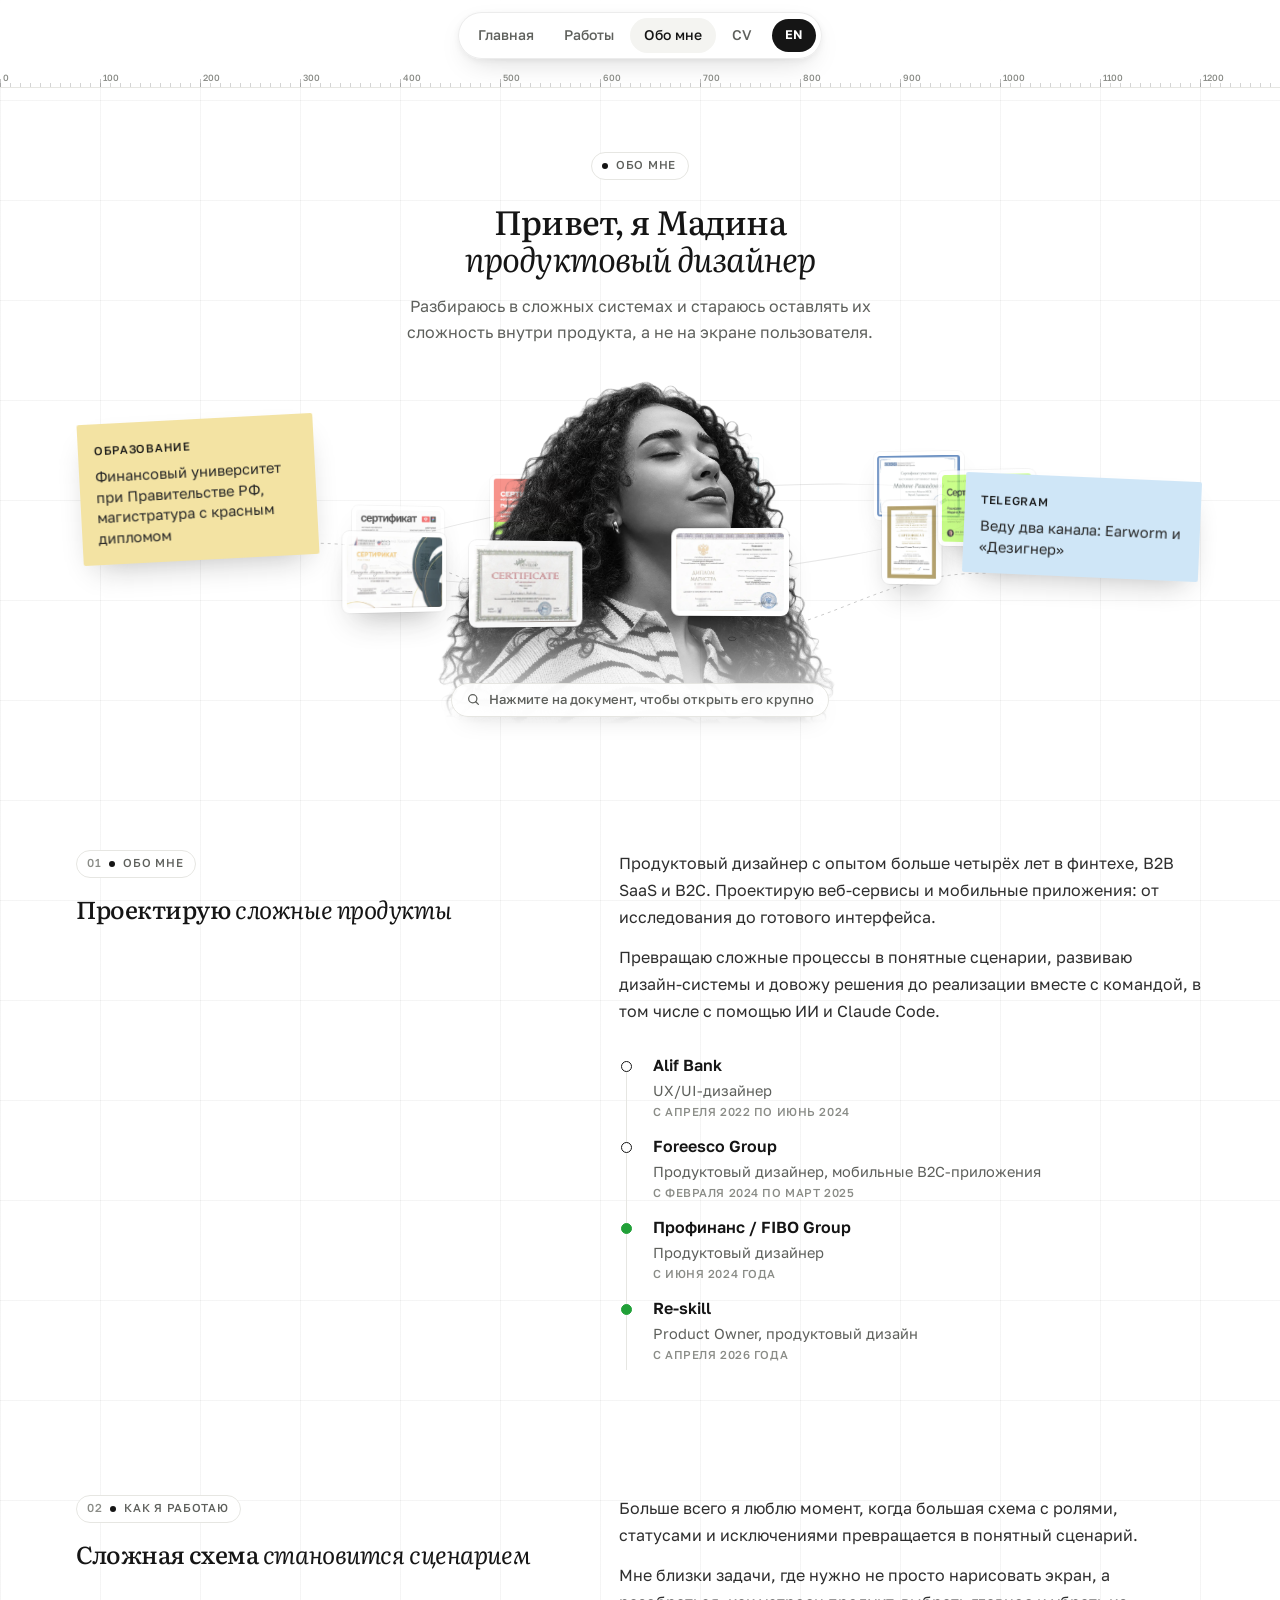
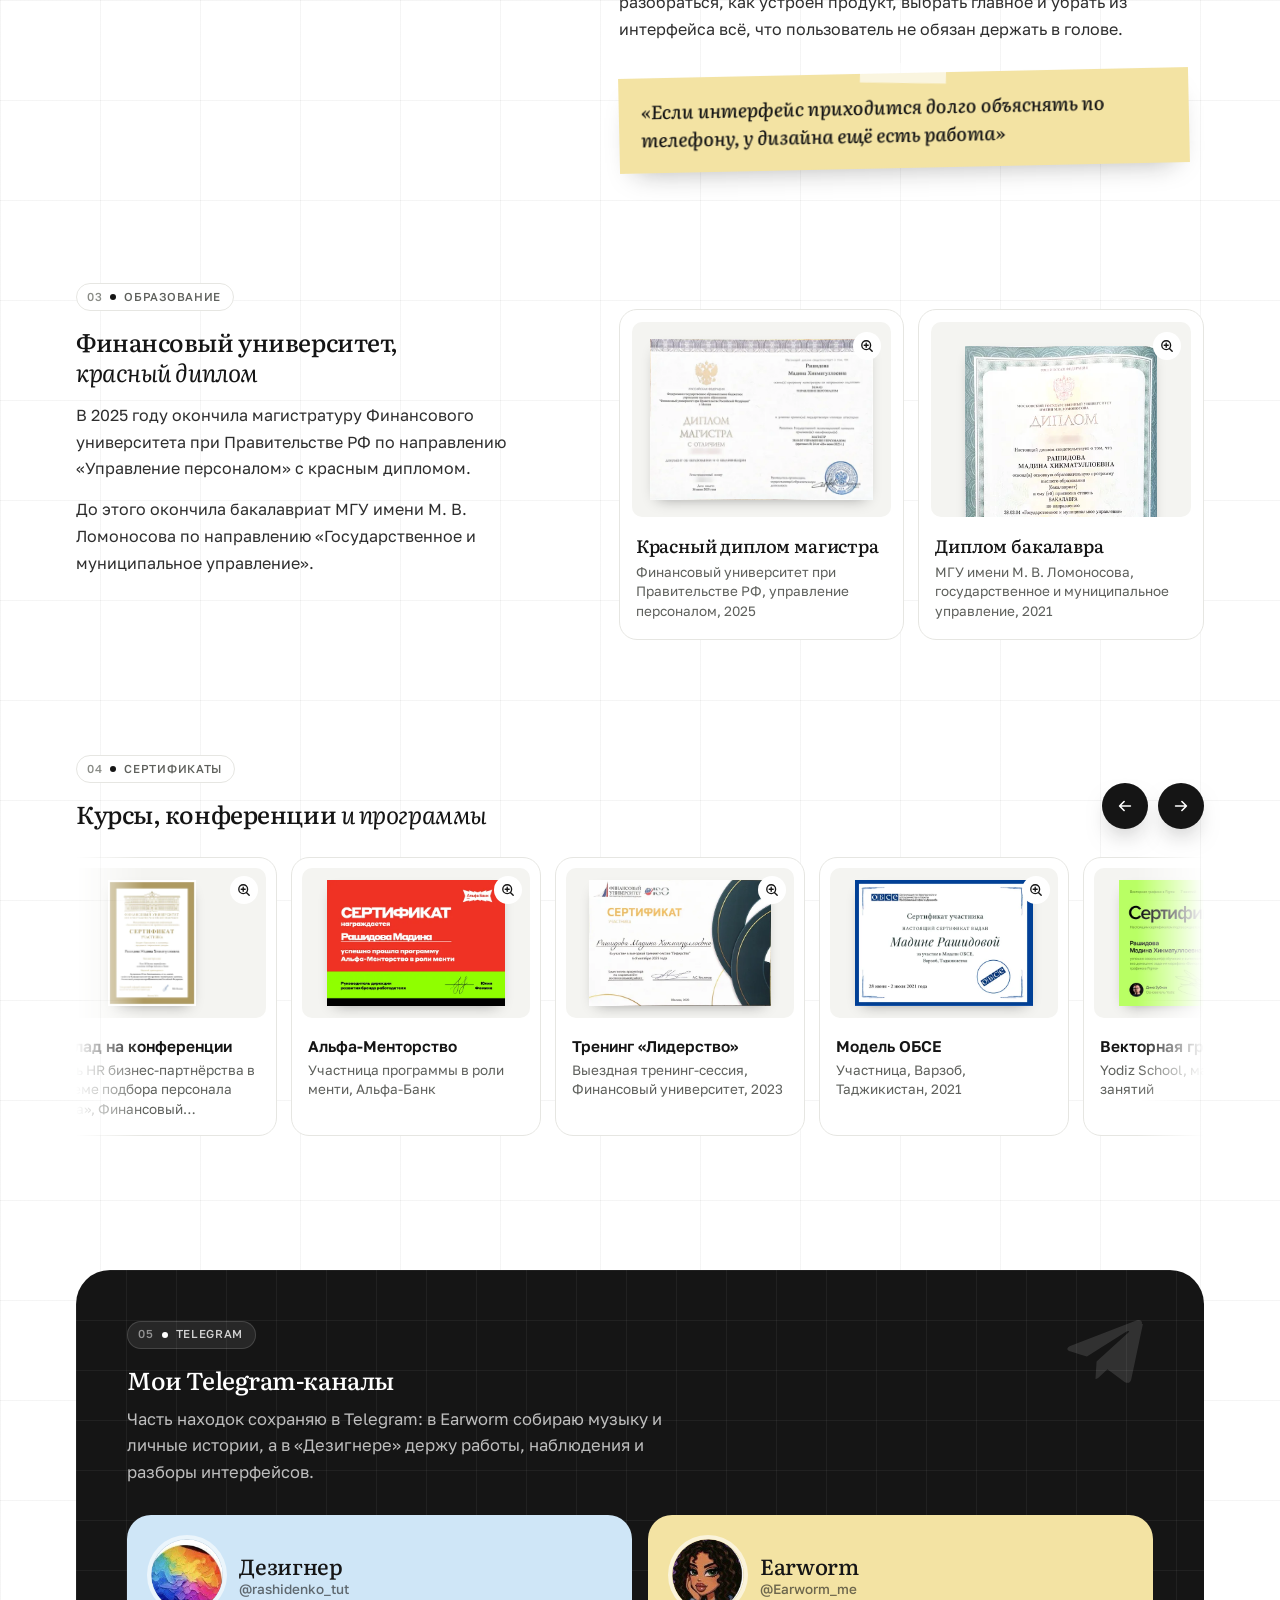
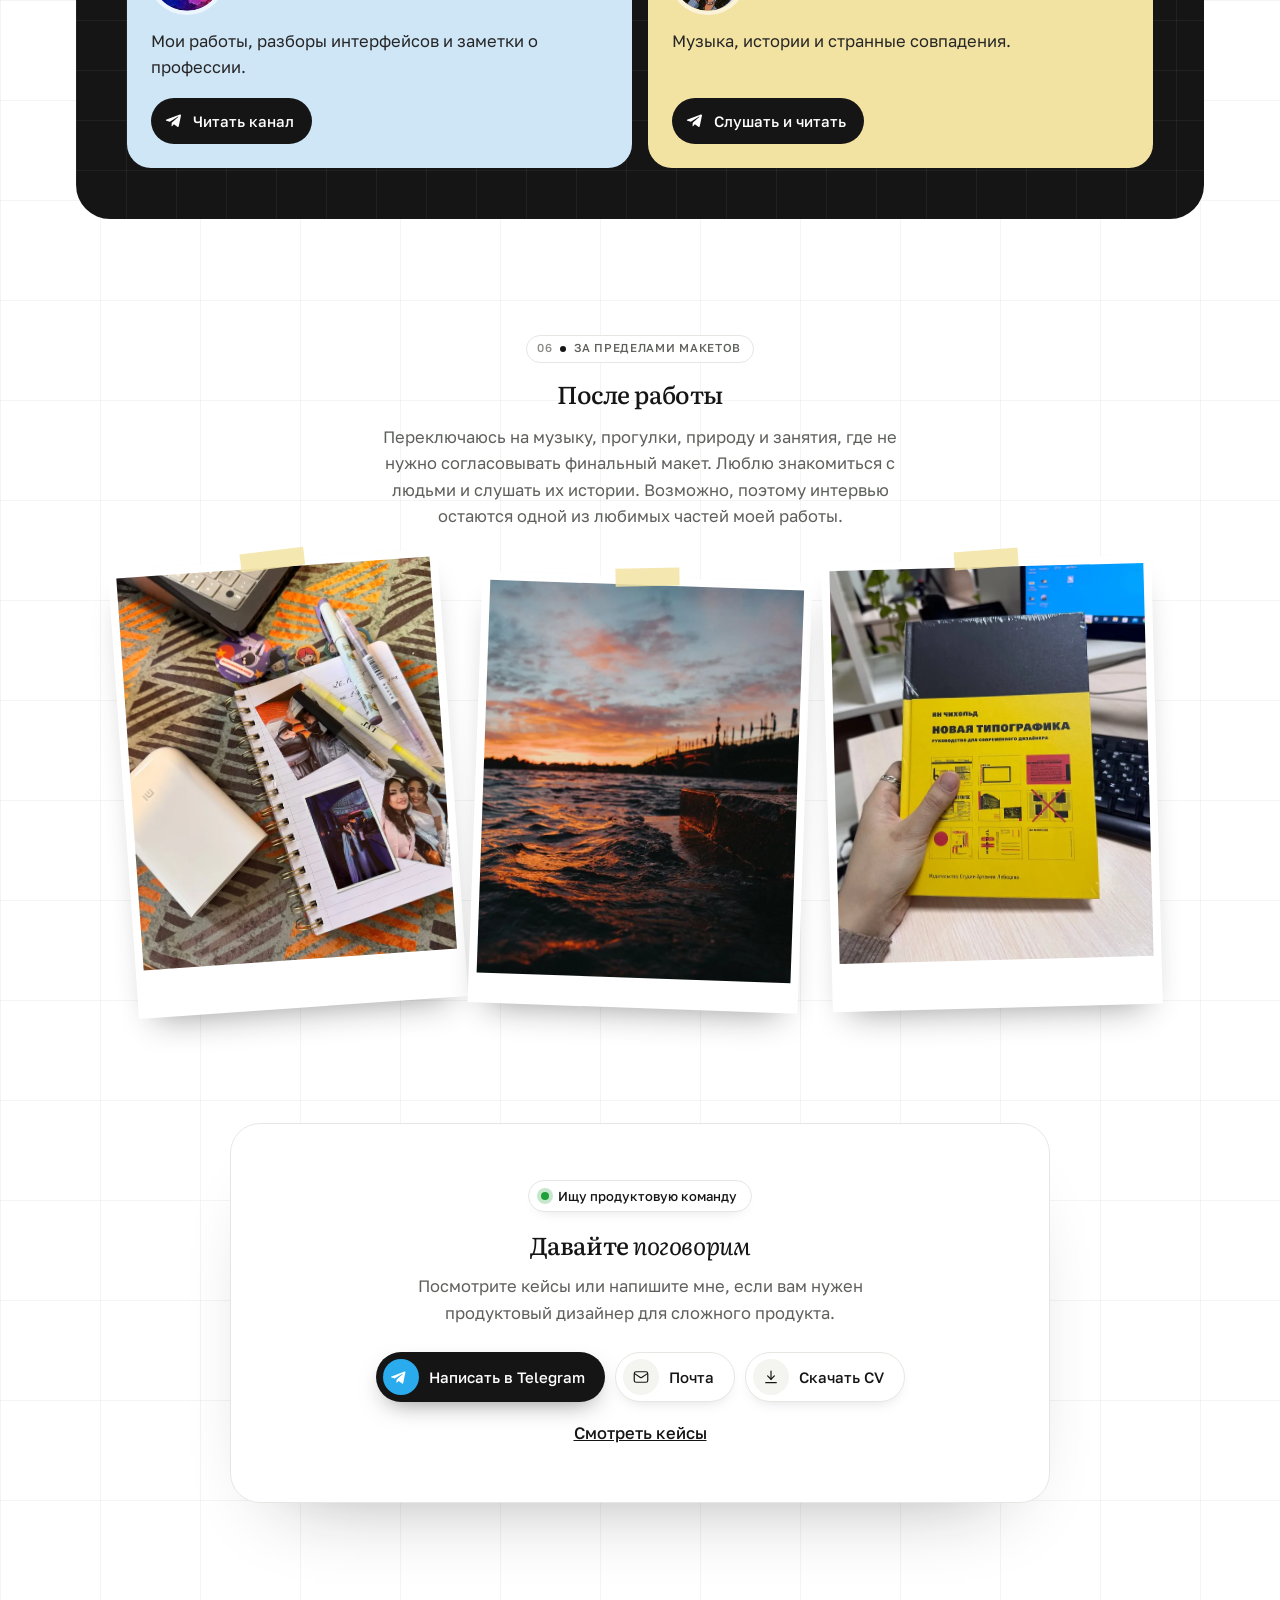
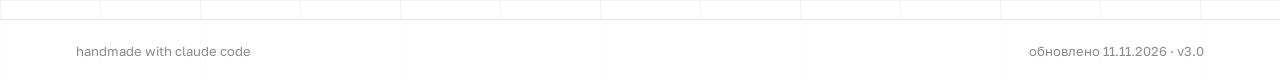
==== about.html @ 39910d9f "Polish the English version: American spelling, case count and phrasing Co-Authored-By: Claude Opus 5" ====
<!DOCTYPE html>
<html lang="ru">
<head>
<meta charset="UTF-8">
<meta name="viewport" content="width=device-width, initial-scale=1.0">
<script>(function(){if(localStorage.getItem('site-lang')==='en')document.documentElement.classList.add('lang-en');})();</script>
<title data-ru="Обо мне · Мадина Рашидова" data-en="About · Madina Rashidova">Обо мне · Мадина Рашидова</title>
<link rel="icon" type="image/png" href="favicon.png">
<meta name="description" data-ru="Продуктовый дизайнер. Разбираюсь в сложных системах и стараюсь оставлять их сложность внутри продукта, а не на экране пользователя." data-en="Product designer. I get to the bottom of complex systems and try to keep their complexity inside the product, not on the user’s screen." content="Продуктовый дизайнер. Разбираюсь в сложных системах и стараюсь оставлять их сложность внутри продукта, а не на экране пользователя.">
<link rel="preconnect" href="https://fonts.googleapis.com">
<link rel="preconnect" href="https://fonts.gstatic.com" crossorigin>
<link href="https://fonts.googleapis.com/css2?family=Golos+Text:wght@400;500;600;700&family=Literata:ital,opsz,wght@0,7..72,400;0,7..72,500;0,7..72,600;1,7..72,400;1,7..72,500&display=swap" rel="stylesheet">
<style>
:root{--paper:#fff;--ink:#151515;--ink2:#5E605C;--mute:#8A8C87;--grid:rgba(20,20,20,.045);--hair:#E6E6E2;--plate:#F4F4F1;
--green:#21A038;--gt:#137A26;--lime:#E7F59B;--mint:#CFEFD8;--peach:#F8D9C4;--sky:#CFE6F7;--chosen:#F3E3A3;--sel:#2F80ED;
--serif:Literata,Georgia,"Times New Roman",serif;--sans:"Golos Text",system-ui,-apple-system,"Segoe UI",sans-serif;color-scheme:light}
*,*::before,*::after{box-sizing:border-box}
[data-lang="en"]{display:none}html.lang-en [data-lang="ru"]{display:none}html.lang-en [data-lang="en"]{display:inline}
html:not(.lang-en) [data-lang="en"]{display:none!important}html.lang-en [data-lang="ru"]{display:none!important}
[data-lang-block="en"]{display:none}html.lang-en [data-lang-block="ru"]{display:none}html.lang-en [data-lang-block="en"]{display:block}
html{background:#fff;scroll-behavior:smooth;scroll-padding-top:80px}
body{margin:0;background:var(--paper);color:var(--ink);font-family:var(--sans);-webkit-font-smoothing:antialiased;
background-image:linear-gradient(var(--grid) 1px,transparent 1px),linear-gradient(90deg,var(--grid) 1px,transparent 1px);background-size:100px 100px}
main{overflow-x:clip}
img{display:block;max-width:100%}
a{color:var(--gt)}
button{font:inherit}
:focus-visible{outline:2px solid var(--gt);outline-offset:3px}
::selection{background:rgba(19,122,38,.2)}
h1,h2,h3,p{margin:0}
.wrap{max-width:1160px;margin:0 auto;padding-left:max(16px,env(safe-area-inset-left,0px));padding-right:max(16px,env(safe-area-inset-right,0px))}
.top{position:sticky;top:0;z-index:40;background:rgba(255,255,255,.9);-webkit-backdrop-filter:blur(10px);backdrop-filter:blur(10px);border-bottom:1px solid var(--hair)}
.navrow{display:flex;justify-content:center;padding-inline:8px}
.ruler{height:16px;position:relative;overflow:hidden;font:500 9px var(--sans);color:var(--mute);background:repeating-linear-gradient(90deg,rgba(20,20,20,.18) 0 1px,transparent 1px 10px) left bottom/100% 4px no-repeat,repeating-linear-gradient(90deg,rgba(20,20,20,.25) 0 1px,transparent 1px 100px) left bottom/100% 8px no-repeat}
.ruler span{position:absolute;top:1px}
.lab{font:500 11.5px/1 var(--sans);letter-spacing:.06em;text-transform:uppercase;color:var(--ink2)}
.kick{display:inline-flex;align-items:center;gap:8px;height:28px;padding:0 12px 0 10px;border-radius:999px;background:#fff;border:1px solid var(--hair);font:500 11.5px/1 var(--sans);letter-spacing:.06em;text-transform:uppercase;color:var(--ink2)}
.kick b{font-weight:500;color:var(--mute)}
.kick i{width:6px;height:6px;border-radius:50%;background:var(--ink)}
.h2{font:500 clamp(22px,1.9vw,27px)/1.2 var(--serif);letter-spacing:-.018em;text-wrap:balance}
.h2 em{font-style:italic;font-weight:400}
.read{font:400 clamp(16px,1.15vw,17.5px)/1.68 var(--sans);color:#2e2e2e}
.read+.read{margin-top:14px}
/* buttons */
.ctas{display:flex;flex-wrap:wrap;gap:10px;justify-content:center}
.btn{display:inline-flex;align-items:center;gap:10px;height:50px;padding:0 20px 0 7px;border-radius:999px;text-decoration:none;font:500 15px/1 var(--sans);transition:transform .2s cubic-bezier(.22,1,.36,1),box-shadow .2s,background .2s,border-color .2s}
.btn .bi{display:grid;place-items:center;width:36px;height:36px;border-radius:50%;flex:none;background:var(--plate);color:var(--ink);transition:background .2s,transform .25s cubic-bezier(.22,1,.36,1)}
.btn .bi svg{width:18px;height:18px}
.btn .bi.tgi{background:#2AABEE}
.btn .bi.tgi svg{width:27px;height:27px;margin-left:-2px}
.btn.ghost:hover .bi{background:#ECECE7}
.btn:hover .bi{transform:rotate(-6deg)}
.btn.ink{background:var(--ink);color:#fff;box-shadow:0 10px 24px -10px rgba(20,20,20,.5)}
.btn.ink:hover{background:#2b2b2b;transform:translateY(-1px)}
.btn.ghost{background:#fff;color:var(--ink);border:1px solid var(--hair);box-shadow:0 6px 16px -10px rgba(20,20,20,.25)}
.btn.ghost:hover{border-color:#CFCFC9;transform:translateY(-1px)}
.status{display:inline-flex;align-items:center;gap:9px;height:32px;padding:0 14px 0 12px;border-radius:999px;background:#fff;border:1px solid var(--hair);font:500 13px/1 var(--sans);color:var(--ink);box-shadow:0 6px 16px -12px rgba(20,20,20,.3)}
.status i{position:relative;width:8px;height:8px;border-radius:50%;background:var(--green)}
.status i::after{content:"";position:absolute;inset:-4px;border-radius:50%;background:var(--green);opacity:.25;animation:pulse 2.4s ease-out infinite}
@keyframes pulse{0%{transform:scale(.6);opacity:.35}100%{transform:scale(1.8);opacity:0}}
/* hero with orbit */
.hero{position:relative;text-align:center;padding-top:clamp(40px,5vw,64px)}
.hero h1{font:500 clamp(28px,2.6vw,36px)/1.12 var(--serif);letter-spacing:-.025em;margin-top:22px;text-wrap:balance}
.hero h1 em{display:block;font-style:italic;font-weight:400}
.hero .lede{max-width:34em;margin:18px auto 0;font:400 clamp(16px,1.2vw,17.5px)/1.6 var(--sans);color:var(--ink2);text-wrap:pretty}
.hero .ctas{margin-top:26px}
@media (min-width:901px){.hero .lede-m{display:none}.hero h1+.ctas,.hero .lede-m+.ctas{margin-top:30px}}
.stage{position:relative;isolation:isolate;height:clamp(300px,28vw,400px);margin-top:clamp(18px,2.4vw,34px);touch-action:pan-y}
.portrait{position:absolute;left:50%;bottom:0;height:100%;width:auto;max-width:none;transform:translateX(-50%);z-index:2;pointer-events:none;
-webkit-mask-image:linear-gradient(to bottom,#000 62%,transparent 97%);mask-image:linear-gradient(to bottom,#000 62%,transparent 97%);user-select:none}
.orbit{position:absolute;inset:0;pointer-events:none}
.orbit>*,.orbit>.doc{position:absolute;left:0;top:0;pointer-events:auto;will-change:transform;opacity:0}
.orbit.on>*{opacity:1;transition:opacity .6s}
.ring{position:absolute;left:50%;z-index:1;border-radius:50%;border:1px solid rgba(20,20,20,.1);pointer-events:none;transform:translate(-50%,-50%)}
.wire{position:absolute;inset:0;width:100%;height:100%;z-index:1;pointer-events:none;overflow:visible}
.wire path{fill:none;stroke:rgba(20,20,20,.22);stroke-width:1;stroke-dasharray:3 4;vector-effect:non-scaling-stroke}
.wire circle{fill:#fff;stroke:rgba(20,20,20,.35);stroke-width:1;vector-effect:non-scaling-stroke}
.side{position:absolute;z-index:7;width:236px;text-align:left;padding:15px 16px 16px;transform:rotate(var(--r));box-shadow:0 14px 30px -14px rgba(20,20,20,.3);border-radius:2px}
.side .lab{color:var(--ink)}
.side p{margin-top:8px;font:400 14.5px/1.42 var(--sans);color:#262626;overflow-wrap:normal;word-break:normal;hyphens:none}
.side.y{background:var(--chosen)}.side.g{background:var(--mint)}.side.b{background:var(--sky)}.side.p{background:var(--peach)}.side.l{background:var(--lime)}
.corner{position:absolute;z-index:4;bottom:24px;display:flex;flex-direction:column;gap:12px;font:400 14px/1.45 var(--sans);color:var(--ink2);text-align:left}
.corner::before{content:"";width:28px;height:1px;background:var(--ink2)}
.corner.r{text-align:right;align-items:flex-end}
.corner a{color:inherit;text-decoration:none;display:inline-flex;align-items:center;gap:8px}
.corner a svg{width:16px;height:16px}
.corner a:hover{color:var(--ink)}
.corner .sp{width:18px;height:18px;color:var(--ink)}
@media (max-width:1100px){.side{width:190px}}
@media (max-width:900px){.side,.wire,.corner{display:none}}
/* sections */
.sec{padding-top:clamp(84px,9vw,132px)}
.sec-head{display:flex;flex-direction:column;align-items:center;text-align:center;gap:16px}
.sec-head p{max-width:34em;color:var(--ink2);font:400 16.5px/1.6 var(--sans)}
/* footer */
.foot{margin-top:clamp(80px,9vw,120px);border-top:1px solid var(--hair);background:rgba(255,255,255,.7)}
.foot .wrap{display:flex;justify-content:space-between;gap:16px;flex-wrap:wrap;padding-block:22px;font:400 13px/1.4 var(--sans);color:var(--mute)}
/* document / image viewer */
.dv{position:fixed;inset:0;z-index:100;display:grid;grid-template-rows:auto 1fr auto;background:rgba(246,246,243,.97);-webkit-backdrop-filter:blur(8px);backdrop-filter:blur(8px)}
.dv[hidden]{display:none}
.dv-bar{display:flex;align-items:center;justify-content:space-between;gap:16px;padding:14px max(16px,2vw)}
.dv-t{font:600 15px/1.3 var(--sans);color:var(--ink)}
.dv-t small{display:block;font-weight:400;font-size:13px;color:var(--mute);margin-top:3px}
.dv-x,.dv-nav{all:unset;box-sizing:border-box;cursor:pointer;width:44px;height:44px;border-radius:50%;display:grid;place-items:center;background:#fff;border:1px solid var(--hair);color:var(--ink);box-shadow:0 6px 18px -10px rgba(20,20,20,.35)}
.dv-x:hover,.dv-nav:hover{background:var(--ink);color:#fff;border-color:var(--ink)}
.dv-x:focus-visible,.dv-nav:focus-visible{outline:2px solid var(--gt);outline-offset:2px}
.dv-x svg,.dv-nav svg{width:18px;height:18px}
.dv-stage{position:relative;display:grid;place-items:center;min-height:0;padding:0 72px}
.dv-stage img{max-width:100%;max-height:calc(100dvh - 150px);width:auto;height:auto;object-fit:contain;border-radius:6px;box-shadow:0 30px 70px -30px rgba(20,20,20,.45);background:#fff}
.dv-nav{position:absolute;top:50%;transform:translateY(-50%)}
.dv-nav.p{left:max(12px,1.5vw)}.dv-nav.n{right:max(12px,1.5vw)}
.dv-foot{text-align:center;padding:12px 16px 18px;font:400 13px var(--sans);color:var(--mute)}
@media (max-width:640px){.dv-stage{padding:0 12px}.dv-nav{top:auto;bottom:-4px;transform:none}.dv-stage img{max-height:calc(100dvh - 200px)}.dv-foot{padding-bottom:64px}}
body.dv-open{overflow:hidden}
.ts{display:none}
@media (max-width:560px){.tl{display:none}.ts{display:inline}.btn{height:44px;padding:0 15px 0 6px;font-size:14.5px;gap:8px}.btn .bi{width:32px;height:32px}.ctas{gap:8px}.hero h1{font-size:27px}.stage{height:270px}}
@media (prefers-reduced-motion:reduce){.status i::after{animation:none}.btn{transition:none}}

.doc{all:unset;box-sizing:border-box;cursor:zoom-in;display:block;padding:5px;background:#fff;border-radius:8px;box-shadow:0 18px 34px -16px rgba(20,20,20,.42),0 0 0 1px rgba(20,20,20,.06)}
.doc img{height:78px;width:auto;border-radius:4px}
.doc:hover{box-shadow:0 22px 40px -14px rgba(20,20,20,.5),0 0 0 2px var(--sel)}
.doc:focus-visible{outline:2px solid var(--sel);outline-offset:3px}
@media (max-width:640px){.doc{padding:3px;border-radius:6px}.doc img{height:62px}}
.hint{position:absolute;left:50%;bottom:18px;transform:translateX(-50%);z-index:6;display:inline-flex;align-items:center;gap:8px;height:34px;padding:0 14px;border-radius:999px;background:rgba(255,255,255,.9);border:1px solid var(--hair);font:500 13px/1 var(--sans);color:var(--ink2);white-space:nowrap;box-shadow:0 10px 24px -14px rgba(20,20,20,.35)}
.hint svg{width:15px;height:15px}
/* two-column sections */
.row{display:grid;grid-template-columns:minmax(0,.9fr) minmax(0,1.1fr);gap:clamp(32px,5vw,72px);align-items:start}
.row .h2{margin-top:16px}
.row .side-h{position:sticky;top:110px}
@media (max-width:860px){.row{grid-template-columns:minmax(0,1fr);gap:22px}.row .side-h{position:static}}
.path{list-style:none;margin:30px 0 0;padding:0;position:relative}
.path::before{content:"";position:absolute;left:7px;top:10px;bottom:10px;width:1px;background:var(--hair)}
.path li{position:relative;padding:0 0 18px 34px}
.path li::before{content:"";position:absolute;left:2px;top:6px;width:11px;height:11px;border-radius:50%;background:#fff;border:1.5px solid var(--ink)}
.path li:last-child::before,.path li.now::before{background:var(--green);border-color:var(--green)}
.path b{display:block;font:600 16px/1.35 var(--sans)}
.path .r{display:block;margin-top:3px;font:400 14.5px/1.45 var(--sans);color:var(--ink2)}
.path .w{display:block;font:500 11.5px/1 var(--sans);letter-spacing:.05em;text-transform:uppercase;color:var(--mute);display:block;margin-top:6px}
.quote{position:relative;margin-top:30px;padding:20px 22px;background:var(--chosen);transform:rotate(-1.2deg);box-shadow:0 14px 28px -16px rgba(20,20,20,.35);font:italic 500 19px/1.45 var(--serif);max-width:30em}
.quote::before{content:"";position:absolute;left:50%;top:-10px;width:86px;height:20px;margin-left:-43px;background:rgba(255,255,255,.65);transform:rotate(2deg)}
.prin{display:grid;grid-template-columns:repeat(3,minmax(0,1fr));gap:12px;margin-top:28px}
.prin>div{background:#fff;border:1px solid var(--hair);border-radius:18px;padding:18px 18px 20px;box-shadow:0 16px 30px -26px rgba(20,20,20,.4)}
.prin .n{display:inline-grid;place-items:center;width:30px;height:30px;border-radius:50%;background:var(--chosen);font:600 12px/1 var(--sans);color:var(--ink);font-style:normal}
.prin .h{display:block;margin-top:14px;font:500 19px/1.25 var(--serif);letter-spacing:-.01em;color:var(--ink)}
.prin .d{display:block;margin-top:8px;font:400 14.5px/1.5 var(--sans);color:var(--ink2)}
@media (max-width:640px){.prin{grid-template-columns:minmax(0,1fr)}}
/* doc cards */
.dcs{display:grid;grid-template-columns:repeat(2,minmax(0,1fr));gap:14px;margin-top:26px}
.dc{all:unset;box-sizing:border-box;cursor:zoom-in;position:relative;display:grid;grid-template-columns:96px minmax(0,1fr);gap:16px;align-items:center;padding:12px 44px 12px 12px;background:#fff;border:1px solid var(--hair);border-radius:18px;transition:transform .25s cubic-bezier(.22,1,.36,1),box-shadow .25s,border-color .25s}
.dc:hover{transform:translateY(-2px);box-shadow:0 20px 38px -26px rgba(20,20,20,.45);border-color:#D8D8D2}
.dc:focus-visible{outline:2px solid var(--gt);outline-offset:3px}
.dc-th{display:grid;place-items:center;height:96px;border-radius:10px;background:var(--plate);overflow:hidden}
.dc-th img{max-height:84px;max-width:84px;width:auto;height:auto;box-shadow:0 6px 14px -8px rgba(20,20,20,.45)}
.dc-tx .dt{display:block;font:600 15.5px/1.3 var(--sans);color:var(--ink)}
.dc-tx .ds{display:block;margin-top:5px;font:400 13.5px/1.45 var(--sans);color:var(--ink2)}
.dc-z{position:absolute;right:12px;top:12px;width:28px;height:28px;border-radius:50%;display:grid;place-items:center;background:var(--plate);color:var(--ink)}
.dc-z svg{width:16px;height:16px}
.dc.big{grid-template-columns:minmax(0,1fr);padding:12px 12px 18px}
.dc.big .dc-th{height:auto;aspect-ratio:4/3}
.dc.big .dc-th img{max-height:86%;max-width:86%}
.dc.big .dc-tx{padding:2px 4px 0}
.dc.big .dc-tx .dt{font:500 18px/1.25 var(--serif);letter-spacing:-.01em}
.dc.big .dc-z{right:22px;top:22px;background:#fff}
@media (max-width:640px){.dcs{grid-template-columns:minmax(0,1fr)}.dc{grid-template-columns:76px minmax(0,1fr)}.dc-th{height:76px}.dc-th img{max-height:66px;max-width:66px}}
.dcs.three{grid-template-columns:repeat(3,minmax(0,1fr))}
@media (max-width:1000px){.dcs.three{grid-template-columns:repeat(2,minmax(0,1fr))}}
@media (max-width:640px){.dcs.three{grid-template-columns:minmax(0,1fr)}}

/* certificates strip */
.strip-head{display:flex;align-items:flex-end;justify-content:space-between;gap:20px}
.strip-nav{display:flex;gap:10px;flex:none}
.strip-nav .car-btn{all:unset;box-sizing:border-box;cursor:pointer;width:46px;height:46px;border-radius:50%;display:grid;place-items:center;background:var(--ink);color:#fff;box-shadow:0 12px 26px -12px rgba(20,20,20,.55);transition:background .2s,opacity .2s}
.strip-nav .car-btn svg{width:18px;height:18px}
.strip-nav .car-btn:hover{background:#333}
.strip-nav .car-btn:focus-visible{outline:2px solid var(--gt);outline-offset:3px}
.strip{display:flex;gap:14px;margin-top:24px;overflow-x:auto;padding:4px 2px 18px;overscroll-behavior-x:contain;scrollbar-width:none;
-webkit-mask-image:linear-gradient(90deg,transparent,#000 6%,#000 94%,transparent);mask-image:linear-gradient(90deg,transparent,#000 6%,#000 94%,transparent)}
.strip::-webkit-scrollbar{display:none}
.strip:focus-visible{outline:2px solid var(--gt);outline-offset:4px;border-radius:12px}
.strip .dc{flex:0 0 250px;grid-template-columns:minmax(0,1fr);align-content:start;padding:10px 10px 16px}
.strip .dc-th{height:150px}
.strip .dc-th img{max-height:126px;max-width:88%}
.strip .dc-tx{padding:2px 6px 0}
.strip .dc-tx .ds{display:-webkit-box;-webkit-line-clamp:3;-webkit-box-orient:vertical;overflow:hidden}
.strip .dc-z{right:18px;top:18px;background:#fff}
@media (max-width:640px){.strip-nav{display:none}.strip .dc{flex-basis:76vw}.strip .dc-th{height:140px}}
/* telegram */
.tg{position:relative;margin-top:clamp(84px,9vw,132px)}
.tg-box{position:relative;background:var(--ink);color:#fff;border-radius:34px;padding:clamp(28px,4vw,52px);overflow:hidden;
background-image:linear-gradient(rgba(255,255,255,.05) 1px,transparent 1px),linear-gradient(90deg,rgba(255,255,255,.05) 1px,transparent 1px);background-size:50px 50px}
.tg-box .kick{background:rgba(255,255,255,.08);border-color:rgba(255,255,255,.14);color:rgba(255,255,255,.8)}
.tg-box .kick i{background:#fff}.tg-box .kick b{color:rgba(255,255,255,.5)}
.tg-box .h2{color:#fff;margin-top:16px}
.tg-box .lead{margin-top:12px;max-width:34em;color:rgba(255,255,255,.72);font:400 16.5px/1.6 var(--sans)}
.chs{display:grid;grid-template-columns:repeat(2,minmax(0,1fr));gap:16px;margin-top:30px}
.ch{position:relative;display:flex;flex-direction:column;gap:18px;padding:24px;border-radius:24px;color:var(--ink);text-decoration:none;transition:transform .3s cubic-bezier(.22,1,.36,1)}
.ch:hover{transform:translateY(-4px) rotate(-.4deg)}
.ch:focus-visible{outline:2px solid #fff;outline-offset:4px}
.ch.e{background:var(--chosen)}.ch.d{background:var(--sky)}
.ch-top{display:flex;align-items:center;gap:16px}
.ch-top img{width:72px;height:72px;border-radius:50%;box-shadow:0 0 0 4px rgba(255,255,255,.6)}
.ch-top b{display:block;font:500 clamp(20px,1.7vw,23px)/1.15 var(--serif);letter-spacing:-.015em}
.ch-top small{display:block;margin-top:5px;font:500 13.5px/1 var(--sans);color:rgba(20,20,20,.6)}
.ch p{font:400 16.5px/1.55 var(--sans);color:#262626;max-width:24em}
.ch .go{margin-top:auto;display:inline-flex;align-self:flex-start;align-items:center;gap:10px;height:46px;padding:0 18px 0 14px;border-radius:999px;background:var(--ink);color:#fff;font:500 15px/1 var(--sans)}
.ch .go svg{width:18px;height:18px}
.tg-plane{position:absolute;right:clamp(16px,4vw,52px);top:clamp(22px,3vw,44px);width:clamp(64px,7vw,96px);height:auto;color:rgba(255,255,255,.12)}
@media (max-width:760px){.chs{grid-template-columns:minmax(0,1fr)}.tg-plane{display:none}.tg-box{border-radius:26px}}
/* photos */
.pics{display:flex;justify-content:center;gap:clamp(10px,2vw,22px);margin-top:30px}
.pic{position:relative;width:clamp(200px,26vw,330px);padding:8px 8px 30px;background:#fff;box-shadow:0 18px 34px -18px rgba(20,20,20,.45);transform:rotate(var(--r))}
.pic img{width:100%;height:auto;aspect-ratio:4/5;object-fit:cover}
.pic::before{content:"";position:absolute;left:50%;top:-9px;width:64px;height:18px;margin-left:-32px;background:rgba(243,227,163,.85);transform:rotate(-3deg)}
@media (max-width:640px){.pics{gap:8px}.pic{width:31%;padding:5px 5px 18px}}
/* closing */
.hello{margin-top:clamp(84px,9vw,132px);text-align:center}
.hello .box{position:relative;max-width:820px;margin:0 auto;padding:clamp(36px,5vw,56px) 24px;background:#fff;border:1px solid var(--hair);border-radius:30px;box-shadow:0 40px 80px -56px rgba(20,20,20,.45)}
.hello p{max-width:32em;margin:14px auto 0;color:var(--ink2);font:400 16.5px/1.6 var(--sans)}
.hello .ctas{margin-top:26px}
.hello .stk{position:absolute;right:-18px;top:-22px;background:var(--lime);padding:9px 12px;font:italic 500 15px/1.2 var(--serif);transform:rotate(4deg);box-shadow:0 10px 20px -10px rgba(20,20,20,.35)}
@media (max-width:640px){.hello .stk{right:10px;top:-18px}}
</style>
<link rel="stylesheet" href="assets/typography.css">
<link rel="stylesheet" href="assets/site-chrome.css?v=2">
</head>
<body>
  <div class="top"><div class="navrow"><nav class="site-nav">
    <a href="index.html" class="nav-name"><span data-lang="ru">Главная</span><span data-lang="en">Home</span></a>
    <a href="index.html#work" class="nav-link"><span data-lang="ru">Работы</span><span data-lang="en">Work</span></a>
    <a href="about.html" class="nav-link" aria-current="page"><span data-lang="ru">Обо мне</span><span data-lang="en">About</span></a>
    <a href="cv.pdf" data-href-ru="cv.pdf" data-href-en="cv-en.pdf" class="nav-link" target="_blank" rel="noopener">CV</a>
    <button type="button" class="lang-toggle" data-lang-toggle aria-label="Switch to English">EN</button>
  </nav></div><div class="ruler" id="ruler" aria-hidden="true"></div></div>
<main id="main">
  <section class="hero" aria-labelledby="heroT">
    <div class="wrap">
      <span class="kick"><i></i><span data-lang="ru">Обо мне</span><span data-lang="en">About</span></span>
      <h1 id="heroT"><span data-lang="ru">Привет, я Мадина</span><span data-lang="en">Hi, I’m Madina</span><em><span data-lang="ru">продуктовый дизайнер</span><span data-lang="en">a product designer</span></em></h1>
      <p class="lede"><span data-lang="ru">Разбираюсь в сложных системах и стараюсь оставлять их сложность внутри продукта, а не на экране пользователя.</span><span data-lang="en">I get to the bottom of complex systems and try to keep their complexity inside the product, not on the user’s screen.</span></p>
    </div>
    <div class="stage" data-orbit data-cx=".6" data-cy=".44" data-rx=".85" data-ry=".12" data-tilt="-5" data-period="80">
      <div class="ring" aria-hidden="true"></div>
      <svg class="wire" viewBox="0 0 1000 600" preserveAspectRatio="none" aria-hidden="true">
        <path d="M245 280 C 330 280, 360 360, 440 390"/><circle cx="440" cy="390" r="3"/>
        <path d="M770 330 C 690 330, 660 410, 572 440"/><circle cx="572" cy="440" r="3"/>
      </svg>
      <div class="side y" style="--r:-3deg;left:max(16px,calc(50% - 560px));top:12%"><span class="lab"><span data-lang="ru">Образование</span><span data-lang="en">Education</span></span><p><span data-lang="ru">Финансовый университет при Правительстве РФ, магистратура с красным дипломом</span><span data-lang="en">Financial University under the Government of Russia, master’s with honors</span></p></div>
      <a class="side b" href="#tg" style="--r:2.5deg;right:max(16px,calc(50% - 560px));top:28%;text-decoration:none;color:inherit"><span class="lab">Telegram</span><p><span data-lang="ru">Веду два канала: Earworm и «Дезигнер»</span><span data-lang="en">I run two channels: Earworm and Дезигнер</span></p></a>
      <div class="orbit"><button type="button" class="doc" data-doc="mag" data-full="assets/about/docs/mag.webp" data-tru="Красный диплом магистра" data-ten="Master’s degree with honors" data-sru="Финансовый университет при Правительстве РФ, управление персоналом, 2025" data-sen="Financial University under the Government of Russia, HR management, 2025" aria-haspopup="dialog" aria-label="Красный диплом магистра" data-aria-ru="Красный диплом магистра" data-aria-en="Master’s degree with honors"><img src="assets/about/docs/mag-t.webp" alt="" loading="lazy"></button><button type="button" class="doc" data-doc="conf" data-full="assets/about/docs/conf.webp" data-tru="Доклад на конференции" data-ten="Conference talk" data-sru="«Роль HR бизнес‑партнёрства в системе подбора персонала банка», Финансовый университет, 2024" data-sen="“The role of HR business partnering in bank recruitment”, Financial University, 2024" aria-haspopup="dialog" aria-label="Доклад на конференции" data-aria-ru="Доклад на конференции" data-aria-en="Conference talk"><img src="assets/about/docs/conf-t.webp" alt="" loading="lazy"></button><button type="button" class="doc" data-doc="vector" data-full="assets/about/docs/vector.webp" data-tru="Векторная графика в Figma" data-ten="Vector graphics in Figma" data-sru="Yodiz School, марафон из 7 занятий" data-sen="Yodiz School, a 7‑lesson marathon" aria-haspopup="dialog" aria-label="Векторная графика в Figma" data-aria-ru="Векторная графика в Figma" data-aria-en="Vector graphics in Figma"><img src="assets/about/docs/vector-t.webp" alt="" loading="lazy"></button><button type="button" class="doc" data-doc="osce" data-full="assets/about/docs/osce.webp" data-tru="Модель ОБСЕ" data-ten="OSCE Model" data-sru="Участница, Варзоб, Таджикистан, 2021" data-sen="Participant, Varzob, Tajikistan, 2021" aria-haspopup="dialog" aria-label="Модель ОБСЕ" data-aria-ru="Модель ОБСЕ" data-aria-en="OSCE Model"><img src="assets/about/docs/osce-t.webp" alt="" loading="lazy"></button><button type="button" class="doc" data-doc="bak" data-full="assets/about/docs/bak.webp" data-tru="Диплом бакалавра" data-ten="Bachelor’s degree" data-sru="МГУ имени М. В. Ломоносова, государственное и муниципальное управление, 2021" data-sen="Lomonosov Moscow State University, public administration, 2021" aria-haspopup="dialog" aria-label="Диплом бакалавра" data-aria-ru="Диплом бакалавра" data-aria-en="Bachelor’s degree"><img src="assets/about/docs/bak-t.webp" alt="" loading="lazy"></button><button type="button" class="doc" data-doc="alfa" data-full="assets/about/docs/alfa.webp" data-tru="Альфа‑Менторство" data-ten="Alfa Mentorship" data-sru="Участница программы в роли менти, Альфа‑Банк" data-sen="Mentee in the program, Alfa‑Bank" aria-haspopup="dialog" aria-label="Альфа‑Менторство" data-aria-ru="Альфа‑Менторство" data-aria-en="Alfa Mentorship"><img src="assets/about/docs/alfa-t.webp" alt="" loading="lazy"></button><button type="button" class="doc" data-doc="poster" data-full="assets/about/docs/poster.webp" data-tru="Плакатная графика в Figma" data-ten="Poster graphics in Figma" data-sru="Yodiz School, курс на 7 дней" data-sen="Yodiz School, a 7‑day course" aria-haspopup="dialog" aria-label="Плакатная графика в Figma" data-aria-ru="Плакатная графика в Figma" data-aria-en="Poster graphics in Figma"><img src="assets/about/docs/poster-t.webp" alt="" loading="lazy"></button><button type="button" class="doc" data-doc="lead" data-full="assets/about/docs/lead.webp" data-tru="Тренинг «Лидерство»" data-ten="Leadership training" data-sru="Выездная тренинг‑сессия, Финансовый университет, 2023" data-sen="Off‑site training session, Financial University, 2023" aria-haspopup="dialog" aria-label="Тренинг «Лидерство»" data-aria-ru="Тренинг «Лидерство»" data-aria-en="Leadership training"><img src="assets/about/docs/lead-t.webp" alt="" loading="lazy"></button><button type="button" class="doc" data-doc="eng" data-full="assets/about/docs/eng.webp" data-tru="Английский язык" data-ten="English" data-sru="Pre‑Intermediate, языковой центр DEVELOP" data-sen="Pre‑Intermediate, DEVELOP language center" aria-haspopup="dialog" aria-label="Английский язык" data-aria-ru="Английский язык" data-aria-en="English"><img src="assets/about/docs/eng-t.webp" alt="" loading="lazy"></button></div>
      <img class="portrait" src="assets/portrait-bw.webp" alt="" width="1334" height="1125" fetchpriority="high">
      <span class="hint"><svg viewBox="0 0 20 20" fill="none" aria-hidden="true"><circle cx="9" cy="9" r="5.5" stroke="currentColor" stroke-width="1.7"/><path d="m13 13 3.5 3.5" stroke="currentColor" stroke-width="1.7" stroke-linecap="round"/></svg><span data-lang="ru">Нажмите на документ, чтобы открыть его крупно</span><span data-lang="en">Click a document to open it full size</span></span>
    </div>
  </section>

  <section class="sec wrap" aria-labelledby="pathT">
    <div class="row">
      <div class="side-h"><span class="kick"><b>01</b><i></i><span data-lang="ru">Обо мне</span><span data-lang="en">About me</span></span><h2 class="h2" id="pathT"><span data-lang="ru">Проектирую <em>сложные продукты</em></span><span data-lang="en">I design <em>complex products</em></span></h2></div>
      <div>
        <p class="read"><span data-lang="ru">Продуктовый дизайнер с опытом больше четырёх лет в финтехе, B2B SaaS и B2C. Проектирую веб‑сервисы и мобильные приложения: от исследования до готового интерфейса.</span><span data-lang="en">Product designer with over four years in fintech, B2B SaaS and B2C. I design web services and mobile apps, from research to a finished interface.</span></p>
        <p class="read"><span data-lang="ru">Превращаю сложные процессы в понятные сценарии, развиваю дизайн‑системы и довожу решения до реализации вместе с командой, в том числе с помощью ИИ и Claude Code.</span><span data-lang="en">I turn complex processes into clear flows, grow design systems and see decisions through to implementation with the team, including with AI and Claude Code.</span></p>
        <ol class="path">
          <li><b>Alif Bank</b><span class="r"><span data-lang="ru">UX/UI‑дизайнер</span><span data-lang="en">UX/UI designer</span></span><span class="w"><span data-lang="ru">с апреля 2022 по июнь 2024</span><span data-lang="en">April 2022 to June 2024</span></span></li>
          <li><b>Foreesco Group</b><span class="r"><span data-lang="ru">Продуктовый дизайнер, мобильные B2C‑приложения</span><span data-lang="en">Product designer, B2C mobile apps</span></span><span class="w"><span data-lang="ru">с февраля 2024 по март 2025</span><span data-lang="en">February 2024 to March 2025</span></span></li>
          <li class="now"><b>Профинанс / FIBO Group</b><span class="r"><span data-lang="ru">Продуктовый дизайнер</span><span data-lang="en">Product designer</span></span><span class="w"><span data-lang="ru">с июня 2024 года</span><span data-lang="en">since June 2024</span></span></li>
          <li><b>Re-skill</b><span class="r"><span data-lang="ru">Product Owner, продуктовый дизайн</span><span data-lang="en">Product Owner, product design</span></span><span class="w"><span data-lang="ru">с апреля 2026 года</span><span data-lang="en">since April 2026</span></span></li>
        </ol>
      </div>
    </div>
  </section>

  <section class="sec wrap" aria-labelledby="workT">
    <div class="row">
      <div class="side-h"><span class="kick"><b>02</b><i></i><span data-lang="ru">Как я работаю</span><span data-lang="en">How I work</span></span><h2 class="h2" id="workT"><span data-lang="ru">Сложная схема <em>становится сценарием</em></span><span data-lang="en">A complex diagram <em>becomes a flow</em></span></h2></div>
      <div>
        <p class="read"><span data-lang="ru">Больше всего я люблю момент, когда большая схема с ролями, статусами и исключениями превращается в понятный сценарий.</span><span data-lang="en">My favorite moment is when a big diagram of roles, statuses and exceptions turns into a clear flow.</span></p>
        <p class="read"><span data-lang="ru">Мне близки задачи, где нужно не просто нарисовать экран, а разобраться, как устроен продукт, выбрать главное и убрать из интерфейса всё, что пользователь не обязан держать в голове.</span><span data-lang="en">I like tasks where drawing a screen isn’t enough: you have to understand how the product works, pick what matters and remove everything the user shouldn’t have to keep in mind.</span></p>
        <p class="quote"><span data-lang="ru">«Если интерфейс приходится долго объяснять по телефону, у дизайна ещё есть работа»</span><span data-lang="en">“If an interface takes a long phone call to explain, the design still has work to do”</span></p>
      </div>
    </div>
  </section>

  <section class="sec wrap" aria-labelledby="eduT">
    <div class="row">
      <div class="side-h"><span class="kick"><b>03</b><i></i><span data-lang="ru">Образование</span><span data-lang="en">Education</span></span><h2 class="h2" id="eduT"><span data-lang="ru">Финансовый университет, <em>красный диплом</em></span><span data-lang="en">Financial University, <em>with honors</em></span></h2>
        <p class="read" style="margin-top:16px"><span data-lang="ru">В 2025 году окончила магистратуру Финансового университета при Правительстве РФ по направлению «Управление персоналом» с красным дипломом.</span><span data-lang="en">In 2025 I graduated with honors from the master’s program in HR management at the Financial University under the Government of Russia.</span></p>
        <p class="read"><span data-lang="ru">До этого окончила бакалавриат МГУ имени М. В. Ломоносова по направлению «Государственное и муниципальное управление».</span><span data-lang="en">Before that I completed a bachelor’s in public administration at Lomonosov Moscow State University.</span></p></div>
      <div class="dcs">
        <button type="button" class="dc big" data-doc="mag" data-full="assets/about/docs/mag.webp" data-tru="Красный диплом магистра" data-ten="Master’s degree with honors" data-sru="Финансовый университет при Правительстве РФ, управление персоналом, 2025" data-sen="Financial University under the Government of Russia, HR management, 2025" aria-haspopup="dialog">
          <span class="dc-th"><img src="assets/about/docs/mag-t.webp" alt="" loading="lazy"></span>
          <span class="dc-tx"><span class="dt"><span data-lang="ru">Красный диплом магистра</span><span data-lang="en">Master’s degree with honors</span></span><span class="ds"><span data-lang="ru">Финансовый университет при Правительстве РФ, управление персоналом, 2025</span><span data-lang="en">Financial University under the Government of Russia, HR management, 2025</span></span></span>
          <span class="dc-z" aria-hidden="true"><svg viewBox="0 0 20 20" fill="none"><circle cx="9" cy="9" r="5.5" stroke="currentColor" stroke-width="1.7"/><path d="m13 13 3.5 3.5M9 6.5v5M6.5 9h5" stroke="currentColor" stroke-width="1.7" stroke-linecap="round"/></svg></span>
        </button>
        <button type="button" class="dc big" data-doc="bak" data-full="assets/about/docs/bak.webp" data-tru="Диплом бакалавра" data-ten="Bachelor’s degree" data-sru="МГУ имени М. В. Ломоносова, государственное и муниципальное управление, 2021" data-sen="Lomonosov Moscow State University, public administration, 2021" aria-haspopup="dialog">
          <span class="dc-th"><img src="assets/about/docs/bak-t.webp" alt="" loading="lazy"></span>
          <span class="dc-tx"><span class="dt"><span data-lang="ru">Диплом бакалавра</span><span data-lang="en">Bachelor’s degree</span></span><span class="ds"><span data-lang="ru">МГУ имени М. В. Ломоносова, государственное и муниципальное управление, 2021</span><span data-lang="en">Lomonosov Moscow State University, public administration, 2021</span></span></span>
          <span class="dc-z" aria-hidden="true"><svg viewBox="0 0 20 20" fill="none"><circle cx="9" cy="9" r="5.5" stroke="currentColor" stroke-width="1.7"/><path d="m13 13 3.5 3.5M9 6.5v5M6.5 9h5" stroke="currentColor" stroke-width="1.7" stroke-linecap="round"/></svg></span>
        </button>
      </div>
    </div>
  </section>

  <section class="sec wrap" aria-labelledby="certT">
    <div class="strip-head">
      <div class="sec-head" style="align-items:flex-start;text-align:left">
        <span class="kick"><b>04</b><i></i><span data-lang="ru">Сертификаты</span><span data-lang="en">Certificates</span></span>
        <h2 class="h2" id="certT"><span data-lang="ru">Курсы, конференции <em>и программы</em></span><span data-lang="en">Courses, conferences <em>and programs</em></span></h2>
      </div>
      <div class="strip-nav"><button type="button" class="car-btn sp" data-strip="-1" aria-label="Назад" data-aria-ru="Назад" data-aria-en="Back"><svg viewBox="0 0 20 20" fill="none" aria-hidden="true"><path d="M16 10H4.5M9 5l-5 5 5 5" stroke="currentColor" stroke-width="1.8" stroke-linecap="round" stroke-linejoin="round"/></svg></button><button type="button" class="car-btn sn" data-strip="1" aria-label="Вперёд" data-aria-ru="Вперёд" data-aria-en="Forward"><svg viewBox="0 0 20 20" fill="none" aria-hidden="true"><path d="M4 10h11.5M11 5l5 5-5 5" stroke="currentColor" stroke-width="1.8" stroke-linecap="round" stroke-linejoin="round"/></svg></button></div>
    </div>
    <div class="strip" id="strip" tabindex="0" role="region" aria-label="Сертификаты" data-aria-ru="Сертификаты" data-aria-en="Certificates">
        <button type="button" class="dc" data-doc="conf" data-full="assets/about/docs/conf.webp" data-tru="Доклад на конференции" data-ten="Conference talk" data-sru="«Роль HR бизнес‑партнёрства в системе подбора персонала банка», Финансовый университет, 2024" data-sen="“The role of HR business partnering in bank recruitment”, Financial University, 2024" aria-haspopup="dialog">
          <span class="dc-th"><img src="assets/about/docs/conf-t.webp" alt="" loading="lazy"></span>
          <span class="dc-tx"><span class="dt"><span data-lang="ru">Доклад на конференции</span><span data-lang="en">Conference talk</span></span><span class="ds"><span data-lang="ru">«Роль HR бизнес‑партнёрства в системе подбора персонала банка», Финансовый университет, 2024</span><span data-lang="en">“The role of HR business partnering in bank recruitment”, Financial University, 2024</span></span></span>
          <span class="dc-z" aria-hidden="true"><svg viewBox="0 0 20 20" fill="none"><circle cx="9" cy="9" r="5.5" stroke="currentColor" stroke-width="1.7"/><path d="m13 13 3.5 3.5M9 6.5v5M6.5 9h5" stroke="currentColor" stroke-width="1.7" stroke-linecap="round"/></svg></span>
        </button>
        <button type="button" class="dc" data-doc="alfa" data-full="assets/about/docs/alfa.webp" data-tru="Альфа‑Менторство" data-ten="Alfa Mentorship" data-sru="Участница программы в роли менти, Альфа‑Банк" data-sen="Mentee in the program, Alfa‑Bank" aria-haspopup="dialog">
          <span class="dc-th"><img src="assets/about/docs/alfa-t.webp" alt="" loading="lazy"></span>
          <span class="dc-tx"><span class="dt"><span data-lang="ru">Альфа‑Менторство</span><span data-lang="en">Alfa Mentorship</span></span><span class="ds"><span data-lang="ru">Участница программы в роли менти, Альфа‑Банк</span><span data-lang="en">Mentee in the program, Alfa‑Bank</span></span></span>
          <span class="dc-z" aria-hidden="true"><svg viewBox="0 0 20 20" fill="none"><circle cx="9" cy="9" r="5.5" stroke="currentColor" stroke-width="1.7"/><path d="m13 13 3.5 3.5M9 6.5v5M6.5 9h5" stroke="currentColor" stroke-width="1.7" stroke-linecap="round"/></svg></span>
        </button>
        <button type="button" class="dc" data-doc="lead" data-full="assets/about/docs/lead.webp" data-tru="Тренинг «Лидерство»" data-ten="Leadership training" data-sru="Выездная тренинг‑сессия, Финансовый университет, 2023" data-sen="Off‑site training session, Financial University, 2023" aria-haspopup="dialog">
          <span class="dc-th"><img src="assets/about/docs/lead-t.webp" alt="" loading="lazy"></span>
          <span class="dc-tx"><span class="dt"><span data-lang="ru">Тренинг «Лидерство»</span><span data-lang="en">Leadership training</span></span><span class="ds"><span data-lang="ru">Выездная тренинг‑сессия, Финансовый университет, 2023</span><span data-lang="en">Off‑site training session, Financial University, 2023</span></span></span>
          <span class="dc-z" aria-hidden="true"><svg viewBox="0 0 20 20" fill="none"><circle cx="9" cy="9" r="5.5" stroke="currentColor" stroke-width="1.7"/><path d="m13 13 3.5 3.5M9 6.5v5M6.5 9h5" stroke="currentColor" stroke-width="1.7" stroke-linecap="round"/></svg></span>
        </button>
        <button type="button" class="dc" data-doc="osce" data-full="assets/about/docs/osce.webp" data-tru="Модель ОБСЕ" data-ten="OSCE Model" data-sru="Участница, Варзоб, Таджикистан, 2021" data-sen="Participant, Varzob, Tajikistan, 2021" aria-haspopup="dialog">
          <span class="dc-th"><img src="assets/about/docs/osce-t.webp" alt="" loading="lazy"></span>
          <span class="dc-tx"><span class="dt"><span data-lang="ru">Модель ОБСЕ</span><span data-lang="en">OSCE Model</span></span><span class="ds"><span data-lang="ru">Участница, Варзоб, Таджикистан, 2021</span><span data-lang="en">Participant, Varzob, Tajikistan, 2021</span></span></span>
          <span class="dc-z" aria-hidden="true"><svg viewBox="0 0 20 20" fill="none"><circle cx="9" cy="9" r="5.5" stroke="currentColor" stroke-width="1.7"/><path d="m13 13 3.5 3.5M9 6.5v5M6.5 9h5" stroke="currentColor" stroke-width="1.7" stroke-linecap="round"/></svg></span>
        </button>
        <button type="button" class="dc" data-doc="vector" data-full="assets/about/docs/vector.webp" data-tru="Векторная графика в Figma" data-ten="Vector graphics in Figma" data-sru="Yodiz School, марафон из 7 занятий" data-sen="Yodiz School, a 7‑lesson marathon" aria-haspopup="dialog">
          <span class="dc-th"><img src="assets/about/docs/vector-t.webp" alt="" loading="lazy"></span>
          <span class="dc-tx"><span class="dt"><span data-lang="ru">Векторная графика в Figma</span><span data-lang="en">Vector graphics in Figma</span></span><span class="ds"><span data-lang="ru">Yodiz School, марафон из 7 занятий</span><span data-lang="en">Yodiz School, a 7‑lesson marathon</span></span></span>
          <span class="dc-z" aria-hidden="true"><svg viewBox="0 0 20 20" fill="none"><circle cx="9" cy="9" r="5.5" stroke="currentColor" stroke-width="1.7"/><path d="m13 13 3.5 3.5M9 6.5v5M6.5 9h5" stroke="currentColor" stroke-width="1.7" stroke-linecap="round"/></svg></span>
        </button>
        <button type="button" class="dc" data-doc="poster" data-full="assets/about/docs/poster.webp" data-tru="Плакатная графика в Figma" data-ten="Poster graphics in Figma" data-sru="Yodiz School, курс на 7 дней" data-sen="Yodiz School, a 7‑day course" aria-haspopup="dialog">
          <span class="dc-th"><img src="assets/about/docs/poster-t.webp" alt="" loading="lazy"></span>
          <span class="dc-tx"><span class="dt"><span data-lang="ru">Плакатная графика в Figma</span><span data-lang="en">Poster graphics in Figma</span></span><span class="ds"><span data-lang="ru">Yodiz School, курс на 7 дней</span><span data-lang="en">Yodiz School, a 7‑day course</span></span></span>
          <span class="dc-z" aria-hidden="true"><svg viewBox="0 0 20 20" fill="none"><circle cx="9" cy="9" r="5.5" stroke="currentColor" stroke-width="1.7"/><path d="m13 13 3.5 3.5M9 6.5v5M6.5 9h5" stroke="currentColor" stroke-width="1.7" stroke-linecap="round"/></svg></span>
        </button>
        <button type="button" class="dc" data-doc="eng" data-full="assets/about/docs/eng.webp" data-tru="Английский язык" data-ten="English" data-sru="Pre‑Intermediate, языковой центр DEVELOP" data-sen="Pre‑Intermediate, DEVELOP language center" aria-haspopup="dialog">
          <span class="dc-th"><img src="assets/about/docs/eng-t.webp" alt="" loading="lazy"></span>
          <span class="dc-tx"><span class="dt"><span data-lang="ru">Английский язык</span><span data-lang="en">English</span></span><span class="ds"><span data-lang="ru">Pre‑Intermediate, языковой центр DEVELOP</span><span data-lang="en">Pre‑Intermediate, DEVELOP language center</span></span></span>
          <span class="dc-z" aria-hidden="true"><svg viewBox="0 0 20 20" fill="none"><circle cx="9" cy="9" r="5.5" stroke="currentColor" stroke-width="1.7"/><path d="m13 13 3.5 3.5M9 6.5v5M6.5 9h5" stroke="currentColor" stroke-width="1.7" stroke-linecap="round"/></svg></span>
        </button>
    </div>
  </section>

  <section class="tg wrap" id="tg" aria-labelledby="tgT">
    <div class="tg-box">
      <svg class="tg-plane" viewBox="0 0 24 24" aria-hidden="true"><path fill="currentColor" d="M21.4 4.3 18.3 19c-.2 1-.9 1.3-1.8.8l-4.6-3.4-2.2 2.1c-.3.3-.5.5-1 .5l.3-4.7 8.6-7.8c.4-.3-.1-.5-.6-.2L6.4 13 1.9 11.6c-1-.3-1-1 .2-1.5l17.7-6.8c.8-.3 1.6.2 1.3 1Z"/></svg>
      <span class="kick"><b>05</b><i></i>Telegram</span>
      <h2 class="h2" id="tgT"><span data-lang="ru">Мои Telegram‑каналы</span><span data-lang="en">My Telegram channels</span></h2>
      <p class="lead"><span data-lang="ru">Часть находок сохраняю в Telegram: в Earworm собираю музыку и личные истории, а в «Дезигнере» держу работы, наблюдения и разборы интерфейсов.</span><span data-lang="en">I keep some of my finds on Telegram: Earworm collects music and personal stories, and Дезигнер holds my work, observations and interface teardowns.</span></p>
      <div class="chs">
        <a class="ch d" href="https://t.me/rashidenko_tut" target="_blank" rel="noopener">
          <span class="ch-top"><img src="assets/about/tg-designer.webp" alt="" width="72" height="72"><span><b>Дезигнер</b><small>@rashidenko_tut</small></span></span>
          <p><span data-lang="ru">Мои работы, разборы интерфейсов и заметки о профессии.</span><span data-lang="en">My work, interface teardowns and notes on the craft.</span></p>
          <span class="go"><svg viewBox="0 0 24 24" aria-hidden="true"><path fill="currentColor" d="M21.4 4.3 18.3 19c-.2 1-.9 1.3-1.8.8l-4.6-3.4-2.2 2.1c-.3.3-.5.5-1 .5l.3-4.7 8.6-7.8c.4-.3-.1-.5-.6-.2L6.4 13 1.9 11.6c-1-.3-1-1 .2-1.5l17.7-6.8c.8-.3 1.6.2 1.3 1Z"/></svg><span data-lang="ru">Читать канал</span><span data-lang="en">Open the channel</span></span>
        </a>
        <a class="ch e" href="https://t.me/Earworm_me" target="_blank" rel="noopener">
          <span class="ch-top"><img src="assets/about/tg-earworm.webp" alt="" width="72" height="72"><span><b>Earworm</b><small>@Earworm_me</small></span></span>
          <p><span data-lang="ru">Музыка, истории и странные совпадения.</span><span data-lang="en">Music, stories and strange coincidences.</span></p>
          <span class="go"><svg viewBox="0 0 24 24" aria-hidden="true"><path fill="currentColor" d="M21.4 4.3 18.3 19c-.2 1-.9 1.3-1.8.8l-4.6-3.4-2.2 2.1c-.3.3-.5.5-1 .5l.3-4.7 8.6-7.8c.4-.3-.1-.5-.6-.2L6.4 13 1.9 11.6c-1-.3-1-1 .2-1.5l17.7-6.8c.8-.3 1.6.2 1.3 1Z"/></svg><span data-lang="ru">Слушать и читать</span><span data-lang="en">Listen and read</span></span>
        </a>
      </div>
    </div>
  </section>

  <section class="sec wrap" aria-labelledby="offT">
    <div class="sec-head">
      <span class="kick"><b>06</b><i></i><span data-lang="ru">За пределами макетов</span><span data-lang="en">Beyond mockups</span></span>
      <h2 class="h2" id="offT"><span data-lang="ru">После работы</span><span data-lang="en">After work</span></h2>
      <p><span data-lang="ru">Переключаюсь на музыку, прогулки, природу и занятия, где не нужно согласовывать финальный макет. Люблю знакомиться с людьми и слушать их истории. Возможно, поэтому интервью остаются одной из любимых частей моей работы.</span><span data-lang="en">I switch to music, walks, nature and things that don’t need a final mockup sign‑off. I love meeting people and hearing their stories, which is probably why interviews remain one of my favorite parts of the job.</span></p>
    </div>
    <div class="pics">
      <figure class="pic" style="--r:-4deg;margin:0"><img src="assets/about/about-friends-notebook-s.webp" alt="" width="675" height="900"></figure>
      <figure class="pic" style="--r:2deg;margin:18px 0 0"><img src="assets/about/about-nature-sunset-s.webp" alt="" width="720" height="900"></figure>
      <figure class="pic" style="--r:-1.5deg;margin:0"><img src="assets/about/about-work-book-s.webp" alt="" width="675" height="900"></figure>
    </div>
  </section>

  <section class="hello wrap" aria-labelledby="helloT">
    <div class="box">
      <span class="status"><i aria-hidden="true"></i><span data-lang="ru">Ищу продуктовую команду</span><span data-lang="en">Looking for a product team</span></span>
      <h2 class="h2" id="helloT" style="margin-top:18px"><span data-lang="ru">Давайте <em>поговорим</em></span><span data-lang="en">Let’s <em>talk</em></span></h2>
      <p><span data-lang="ru">Посмотрите кейсы или напишите мне, если вам нужен продуктовый дизайнер для сложного продукта.</span><span data-lang="en">Take a look at the cases or message me if you need a product designer for a complex product.</span></p>
      <div class="ctas">
        <a class="btn ink" href="https://t.me/Madina_Rashidova" target="_blank" rel="noopener"><span class="bi tgi" aria-hidden="true"><svg viewBox="0 0 24 24"><path fill="#fff" d="M17.2 7.6 15.3 16.8c-.14.65-.53.81-1.07.5l-2.96-2.18-1.43 1.38c-.16.16-.29.29-.6.29l.21-3.02 5.5-4.97c.24-.21-.05-.33-.37-.12l-6.8 4.28-2.93-.92c-.64-.2-.65-.64.13-.94l11.45-4.41c.53-.2 1 .12.84.91Z"/></svg></span><span class="tl"><span data-lang="ru">Написать в Telegram</span><span data-lang="en">Message on Telegram</span></span><span class="ts">Telegram</span></a>
        <a class="btn ghost" href="mailto:madinarashidova799@gmail.com"><span class="bi" aria-hidden="true"><svg viewBox="0 0 24 24" fill="none" stroke="currentColor" stroke-width="1.6" stroke-linecap="round" stroke-linejoin="round"><rect width="18" height="14" x="3" y="5" rx="2.5"/><path d="m20.5 7.5-7.6 5.1a1.6 1.6 0 0 1-1.8 0L3.5 7.5"/></svg></span><span><span data-lang="ru">Почта</span><span data-lang="en">Email</span></span></a>
        <a class="btn ghost" href="cv.pdf" data-href-ru="cv.pdf" data-href-en="cv-en.pdf" target="_blank" rel="noopener"><span class="bi" aria-hidden="true"><svg viewBox="0 0 24 24" fill="none" stroke="currentColor" stroke-width="1.6" stroke-linecap="round" stroke-linejoin="round"><path d="M12 4v11"/><path d="m7.5 10.5 4.5 4.5 4.5-4.5"/><path d="M5 19.5h14"/></svg></span><span class="tl"><span data-lang="ru">Скачать CV</span><span data-lang="en">Download CV</span></span><span class="ts">CV</span></a>
      </div>
      <p style="margin-top:18px"><a href="index.html#work" style="color:var(--ink);font-weight:500"><span data-lang="ru">Смотреть кейсы</span><span data-lang="en">See the cases</span></a></p>
    </div>
  </section>
</main>
<footer class="foot"><div class="wrap"><span>handmade with claude code</span><span><span data-lang="ru">обновлено 11.11.2026</span><span data-lang="en">updated 11.11.2026</span> · v3.0</span></div></footer>
<div class="dv" id="dv" role="dialog" aria-modal="true" aria-labelledby="dvT" hidden>
  <div class="dv-bar"><div class="dv-t" id="dvT"></div><button type="button" class="dv-x" aria-label="Закрыть" data-aria-ru="Закрыть" data-aria-en="Close"><svg viewBox="0 0 20 20" fill="none"><path d="M5 5l10 10M15 5 5 15" stroke="currentColor" stroke-width="1.8" stroke-linecap="round"/></svg></button></div>
  <div class="dv-stage"><button type="button" class="dv-nav p" aria-label="Предыдущий" data-aria-ru="Предыдущий" data-aria-en="Previous"><svg viewBox="0 0 20 20" fill="none" aria-hidden="true"><path d="M16 10H4.5M9 5l-5 5 5 5" stroke="currentColor" stroke-width="1.8" stroke-linecap="round" stroke-linejoin="round"/></svg></button><img id="dvImg" alt=""><button type="button" class="dv-nav n" aria-label="Следующий" data-aria-ru="Следующий" data-aria-en="Next"><svg viewBox="0 0 20 20" fill="none" aria-hidden="true"><path d="M4 10h11.5M11 5l5 5-5 5" stroke="currentColor" stroke-width="1.8" stroke-linecap="round" stroke-linejoin="round"/></svg></button></div>
  <div class="dv-foot" id="dvF"></div>
</div>
<script src="assets/i18n.js"></script>
<script src="assets/typography.js"></script>
<script>
(function(){
  var stages=[].slice.call(document.querySelectorAll('[data-orbit]'));
  var reduce=window.matchMedia('(prefers-reduced-motion: reduce)').matches;
  stages.forEach(function(st){
    var orbit=st.querySelector('.orbit'), items=[].slice.call(orbit.children), n=items.length;
    var cxK=st.dataset.cx?parseFloat(st.dataset.cx):null,cyK=parseFloat(st.dataset.cy||'.3'), rxK=parseFloat(st.dataset.rx||'.3'), ryK=parseFloat(st.dataset.ry||'.07');
    var period=parseFloat(st.dataset.period||'60')*1000, tilt=parseFloat(st.dataset.tilt||'-7')*Math.PI/180;
    var ring=st.querySelector('.ring');
    var W=0,H=0,rx=0,ry=0,cx=0,cy=0,mob=false;
    function size(){W=st.clientWidth;H=st.clientHeight;mob=W<640;
      rx=Math.min(W*(mob?.44:.5),H*rxK*(mob?1.15:1)) ;ry=H*ryK;cx=W/2;cy=H*cyK;var pi=st.querySelector('.portrait');if(cxK!==null&&pi){var pr=pi.getBoundingClientRect(),sr=st.getBoundingClientRect();cx=pr.left-sr.left+pr.width*cxK;}
      if(ring){ring.style.left=cx+'px';ring.style.width=rx*2+'px';ring.style.height=ry*2+'px';ring.style.top=cy+'px';ring.style.transform='translate(-50%,-50%) rotate('+(tilt*180/Math.PI)+'deg)';}
    }
    var t0=performance.now(),off=0,speed=1,target=1,last=t0,vis=true;
    function place(now){
      var dt=now-last;last=now;speed+=(target-speed)*Math.min(1,dt/300);off+=dt*speed;
      var base=reduce?0:off/period*Math.PI*2;
      for(var k=0;k<n;k++){
        var a=base+k*Math.PI*2/n, sx=Math.sin(a), z=Math.cos(a);
        var x=rx*sx, y=ry*z;
        var X=cx+x*Math.cos(tilt)-y*Math.sin(tilt), Y=cy+x*Math.sin(tilt)+y*Math.cos(tilt);
        var f=(z+1)/2, s=.74+.26*f;
        var el=items[k];
        el.style.transform='translate3d('+X.toFixed(1)+'px,'+Y.toFixed(1)+'px,0) translate(-50%,-50%) perspective(700px) rotateY('+(-sx*22).toFixed(1)+'deg) scale('+s.toFixed(3)+')';
        el.style.zIndex=z>0?3:1;
        el.style.opacity=(.5+.5*f).toFixed(2);
        el.style.zIndex=z>-.05?5:1;
      }
    }
    function loop(now){if(vis)place(now);if(!reduce)requestAnimationFrame(loop);}
    size();place(performance.now());orbit.classList.add('on');
    window.addEventListener('resize',function(){size();place(performance.now());});
    if(!reduce){
      requestAnimationFrame(loop);
      setInterval(function(){if(vis&&performance.now()-last>120)place(performance.now());},120);
      st.addEventListener('pointerenter',function(){target=.18;});
      st.addEventListener('pointerleave',function(){target=1;});
      orbit.addEventListener('focusin',function(){target=0;});
      orbit.addEventListener('focusout',function(){target=1;});
      if('IntersectionObserver' in window)new IntersectionObserver(function(e){vis=e[0].isIntersecting;last=performance.now();}).observe(st);
    }
  });
  var ruler=document.getElementById('ruler');
  if(ruler)for(var x=0;x<3000;x+=100){var s=document.createElement('span');s.style.left=(x+3)+'px';s.textContent=x;ruler.appendChild(s);}
})();

(function(){
  var dv=document.getElementById('dv');if(!dv)return;
  var img=document.getElementById('dvImg'),T=document.getElementById('dvT'),F=document.getElementById('dvF');
  var list=[],i=0,back=null;
  function en(){return document.documentElement.classList.contains('lang-en');}
  function collect(){var seen={};list=[];[].slice.call(document.querySelectorAll('[data-doc]')).forEach(function(b){var k=b.dataset.doc;if(seen[k])return;seen[k]=1;list.push(b);});}
  function show(){var b=list[i],L=en()?'en':'ru';img.src=b.dataset.full;img.alt=b.dataset['t'+L]||'';
    T.innerHTML='';T.appendChild(document.createTextNode(b.dataset['t'+L]||''));var sm=document.createElement('small');sm.textContent=b.dataset['s'+L]||'';T.appendChild(sm);
    F.textContent=(i+1)+' / '+list.length;}
  function open(b){collect();i=Math.max(0,list.findIndex(function(x){return x.dataset.doc===b.dataset.doc;}));back=document.activeElement;show();dv.hidden=false;document.body.classList.add('dv-open');dv.querySelector('.dv-x').focus();}
  function close(){dv.hidden=true;document.body.classList.remove('dv-open');img.removeAttribute('src');if(back&&back.focus)back.focus();}
  function go(d){i=(i+d+list.length)%list.length;show();}
  document.addEventListener('click',function(e){var b=e.target.closest('[data-doc]');if(b){e.preventDefault();open(b);}});
  dv.querySelector('.dv-x').addEventListener('click',close);
  dv.querySelector('.dv-nav.p').addEventListener('click',function(){go(-1);});
  dv.querySelector('.dv-nav.n').addEventListener('click',function(){go(1);});
  dv.querySelector('.dv-stage').addEventListener('click',function(e){if(e.target===this)close();});
  document.addEventListener('keydown',function(e){if(dv.hidden)return;if(e.key==='Escape')close();else if(e.key==='ArrowLeft')go(-1);else if(e.key==='ArrowRight')go(1);
    else if(e.key==='Tab'){var f=[].slice.call(dv.querySelectorAll('button'));var a=f.indexOf(document.activeElement);if(e.shiftKey&&a<=0){e.preventDefault();f[f.length-1].focus();}else if(!e.shiftKey&&a===f.length-1){e.preventDefault();f[0].focus();}}});
  document.addEventListener('langchange',function(){if(!dv.hidden)show();});
})();

(function(){var s=document.getElementById('strip');if(!s)return;var b=[].slice.call(document.querySelectorAll('[data-strip]'));
var orig=[].slice.call(s.children);orig.forEach(function(c){var k=c.cloneNode(true);k.setAttribute('aria-hidden','true');k.tabIndex=-1;s.appendChild(k);});
var reduce=window.matchMedia('(prefers-reduced-motion: reduce)').matches,pos=0,paused=false,last=0,hold=0;
function half(){return s.scrollWidth/2;}
function wrap(){var H=half();if(pos>=H)pos-=H;if(pos<0)pos+=H;s.scrollLeft=pos;}
function tick(now){var dt=last?Math.min(now-last,50):16;last=now;if(!paused&&!reduce&&now>hold){pos+=dt*0.028;wrap();}requestAnimationFrame(tick);}
['pointerenter','focusin','touchstart'].forEach(function(e){s.addEventListener(e,function(){paused=true;},{passive:true});});
['pointerleave','focusout','touchend'].forEach(function(e){s.addEventListener(e,function(){paused=false;pos=s.scrollLeft;},{passive:true});});
s.addEventListener('scroll',function(){if(paused)pos=s.scrollLeft;},{passive:true});
b.forEach(function(x){x.addEventListener('click',function(){var to=pos+(+x.dataset.strip)*264*2,from=pos,t0=performance.now();hold=t0+2500;
(function an(n){var k=Math.min(1,(n-t0)/500),e=1-Math.pow(1-k,3);pos=from+(to-from)*e;wrap();if(k<1)requestAnimationFrame(an);})(t0);});});
if(!reduce)requestAnimationFrame(tick);})();
</script>
</body>
</html>
---- assets/site-chrome.css ----
/* Shared site chrome: top nav pill and the floating case switcher.
   Loaded last on every page so all pages share one header and one switcher. */

/* ---------- top nav ---------- */
.top .navrow{padding-block:12px}
.site-nav{
  position:static;transform:none;display:flex;align-items:center;gap:2px;
  padding:5px;border-radius:999px;
  border:1px solid rgba(20,20,20,.08);background:rgba(255,255,255,.96);
  box-shadow:0 1px 0 rgba(255,255,255,.9) inset,0 10px 30px -12px rgba(20,20,20,.22),0 2px 6px rgba(20,20,20,.05);
  font:400 14px/1.2 "Golos Text",system-ui,sans-serif;max-width:100%
}
.site-nav.is-nav-hidden{transform:none;opacity:1;pointer-events:auto}
.site-nav a{text-decoration:none}
.site-nav .nav-name{
  display:inline-flex;align-items:center;
  font:500 14px/1.2 "Golos Text",system-ui,sans-serif;color:#5E605C;
  margin:0;padding:9px 14px;border-radius:999px;white-space:nowrap;transition:background .2s,color .2s
}
.site-nav .nav-name:hover,.site-nav .nav-name:focus-visible,.site-nav .nav-name[aria-current="page"]{background:#F4F4F1;color:#151515}
.site-nav a.nav-link{
  font:500 14px/1.2 "Golos Text",system-ui,sans-serif;color:#5E605C;
  padding:9px 14px;border-radius:999px;white-space:nowrap;position:relative;transition:background .2s,color .2s
}
.site-nav a.nav-link::after{content:"";position:absolute;inset:-6px 0}
.site-nav a.nav-link:hover,.site-nav a.nav-link:focus-visible{background:#F4F4F1;color:#151515}
.site-nav a.nav-link[aria-current="page"]{background:#F4F4F1;color:#151515}
.site-nav .lang-toggle{
  all:unset;box-sizing:border-box;cursor:pointer;position:relative;
  font:600 12.5px/1 "Golos Text",system-ui,sans-serif;letter-spacing:.02em;
  background:#151515;color:#fff;padding:10px 13px;border-radius:999px;margin:0 0 0 4px;transition:background .2s
}
.site-nav .lang-toggle::after{content:"";position:absolute;inset:-6px -2px}
.site-nav .lang-toggle:hover{background:#333}
.site-nav .lang-toggle:focus-visible{outline:2px solid #137A26;outline-offset:2px}
@media (max-width:560px){
  .site-nav .nav-name{display:inline-flex!important}
  .site-nav .nav-name,.site-nav a.nav-link{padding:9px 10px;font-size:13.5px}
  .site-nav .lang-toggle{padding:10px 11px}
}

/* ---------- floating case switcher ---------- */
.case-floating-nav.cfn{gap:10px;flex-wrap:nowrap}
.cfn a.cfn-btn{
  display:flex;align-items:center;gap:12px;min-height:58px;padding:7px 8px 7px 8px;
  border-radius:999px;text-decoration:none;color:#151515;
  background:rgba(255,255,255,.97);border:1px solid rgba(20,20,20,.08);
  box-shadow:0 14px 34px -14px rgba(20,20,20,.3),0 2px 6px rgba(20,20,20,.06);
  font-family:"Golos Text",system-ui,sans-serif;
  transition:transform .25s cubic-bezier(.22,1,.36,1),box-shadow .25s
}
.cfn a.cfn-home{padding-right:20px}
.cfn a.cfn-next{padding-left:20px}
.cfn a.cfn-btn:hover,.cfn a.cfn-btn:focus-visible{transform:translateY(-2px);box-shadow:0 18px 40px -14px rgba(20,20,20,.36),0 2px 6px rgba(20,20,20,.06)}
.cfn a.cfn-btn:focus-visible{outline:2px solid #151515;outline-offset:3px}
.cfn .cfn-ic{
  flex:none;width:42px;height:42px;border-radius:50%;display:grid;place-items:center;
  background:#F4F4F1;color:#151515;transition:background .25s,color .25s
}
.cfn .cfn-next .cfn-ic{background:#151515;color:#fff}
.cfn .cfn-ic svg{width:18px;height:18px;transition:transform .25s cubic-bezier(.22,1,.36,1)}
.cfn a.cfn-home:hover .cfn-ic svg{transform:translateX(-3px)}
.cfn a.cfn-next:hover .cfn-ic svg{transform:translateX(3px)}
.cfn .cfn-tx{display:flex;flex-direction:column;gap:3px;min-width:0}
.cfn .cfn-lab{font-size:12px;line-height:1.1;font-weight:400;color:#8A8C87;letter-spacing:0;text-transform:none;white-space:nowrap}
.cfn .cfn-ti{font-size:15px;line-height:1.15;font-weight:600;color:#151515;white-space:nowrap;overflow:hidden;text-overflow:ellipsis;max-width:220px}
.cfn .cfn-next .cfn-tx{text-align:right}
@media (max-width:640px){
  .case-floating-nav.cfn{gap:8px}
  .cfn a.cfn-btn{min-height:50px;padding:5px}
  .cfn a.cfn-home{padding-right:14px}
  .cfn a.cfn-next{padding-left:14px}
  .cfn .cfn-ic{width:38px;height:38px}
  .cfn .cfn-lab{display:none}
  .cfn .cfn-ti{font-size:14px;max-width:38vw}
}
@media (prefers-reduced-motion:reduce){.cfn a.cfn-btn,.cfn .cfn-ic svg{transition:none}}
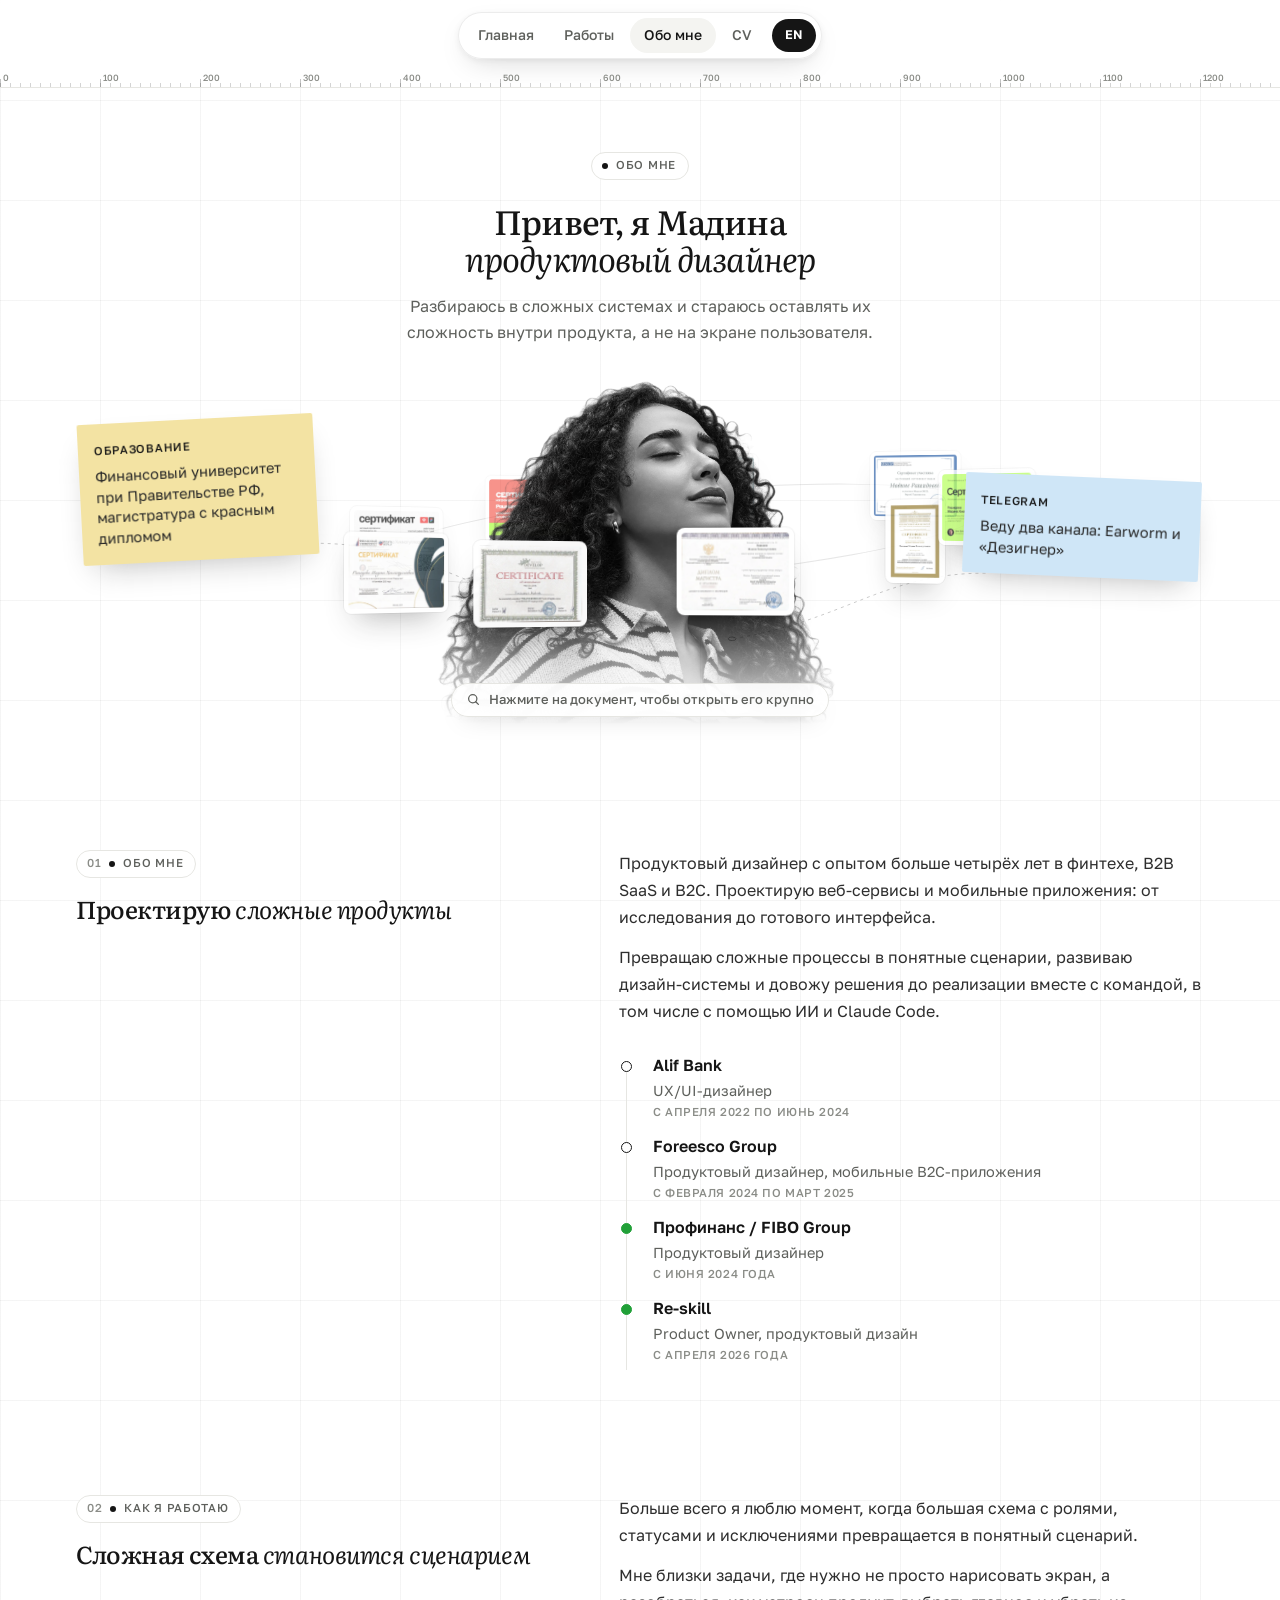
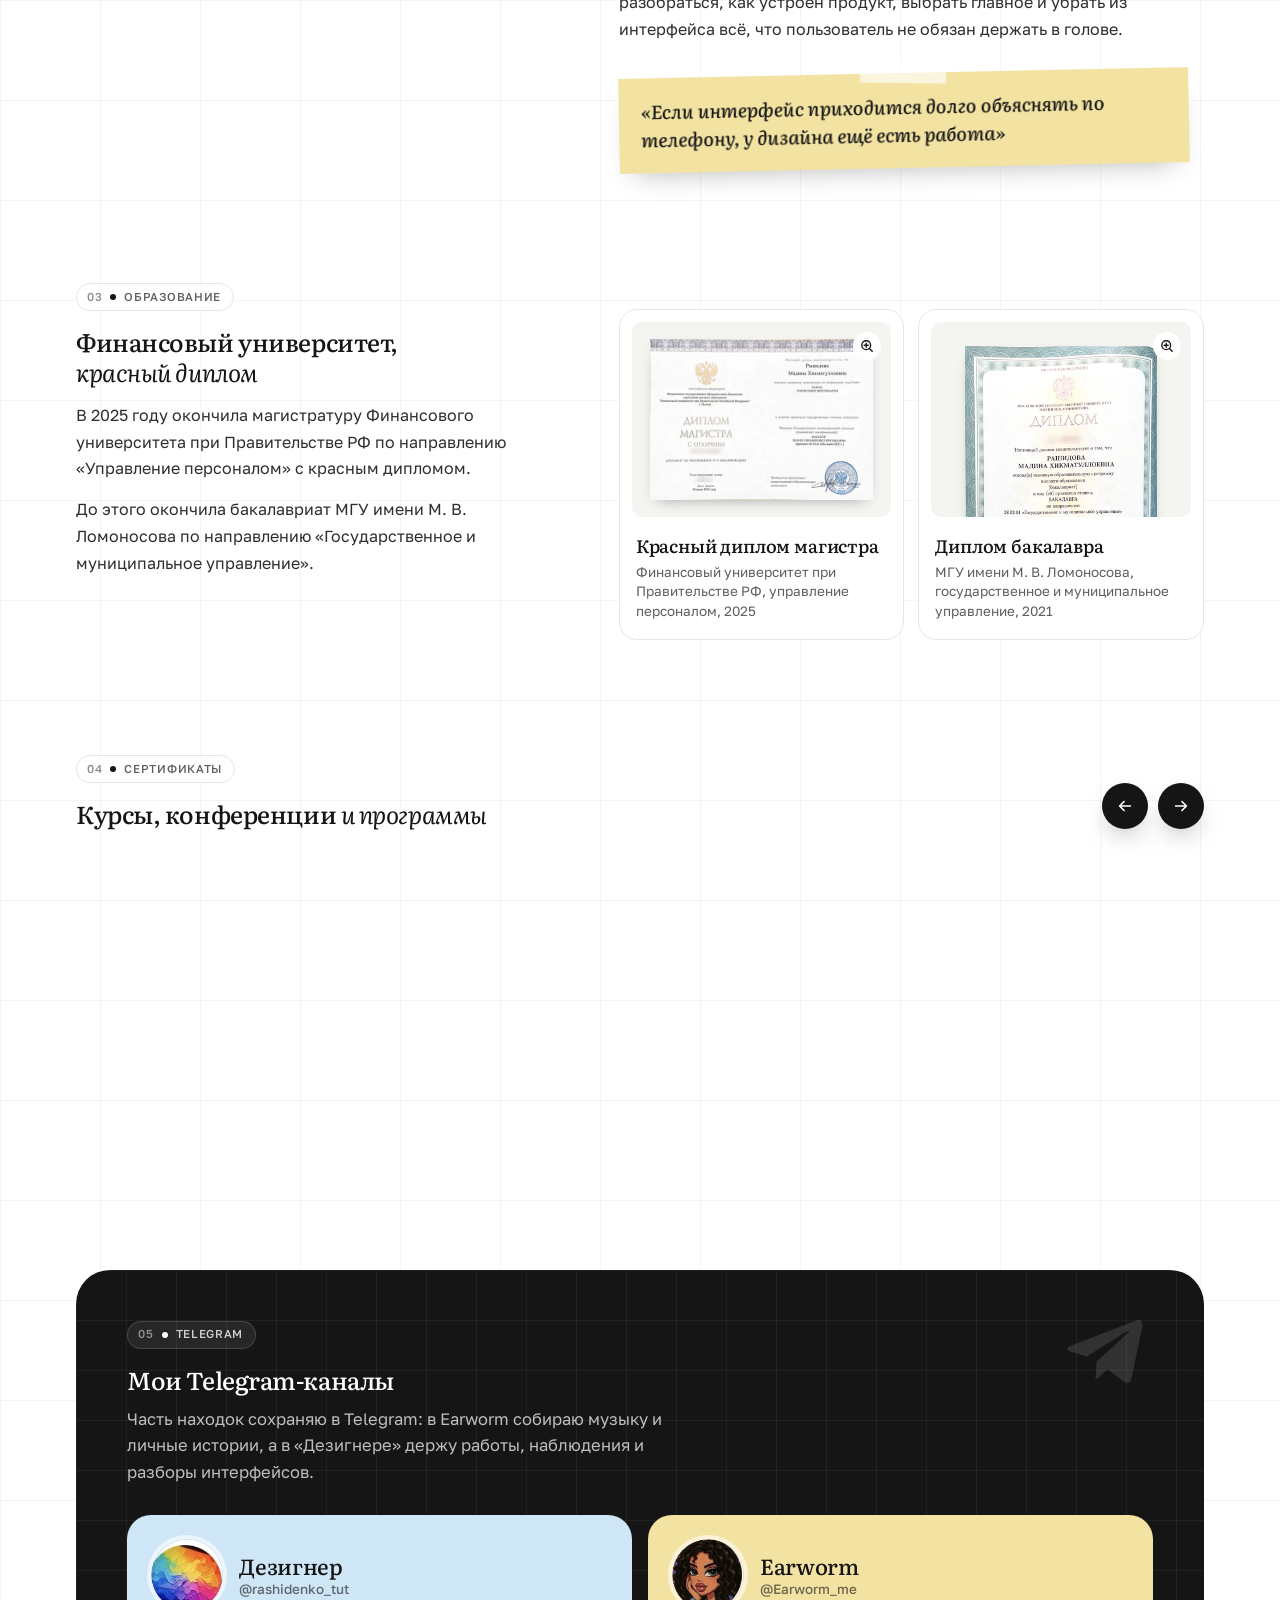
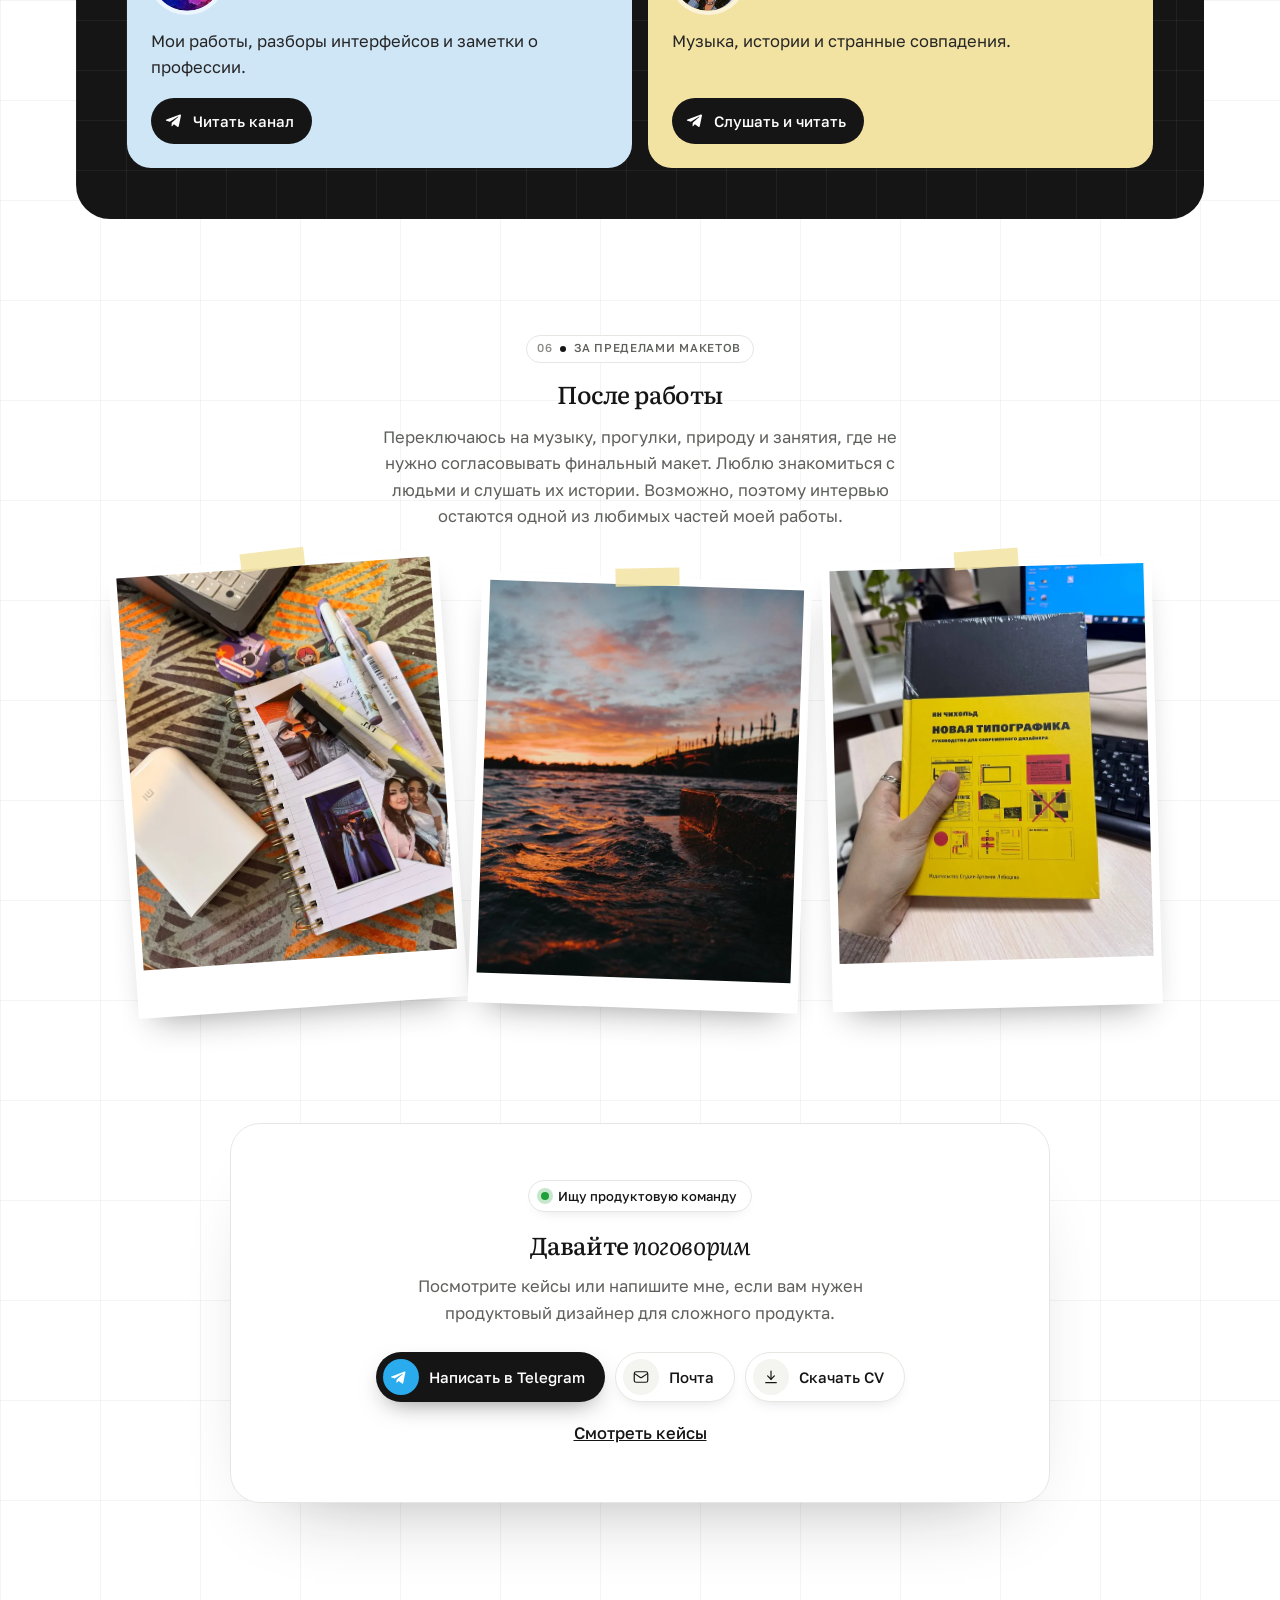
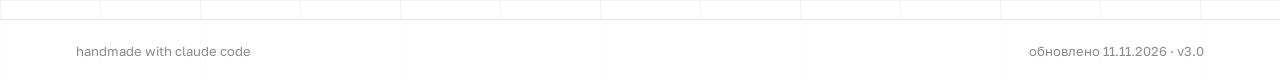
==== commit ebda015e: "Rework cases for senior framing: canvas, comments, hypotheses - Shared case blocks (case-blocks.css/" ====
--- a/about.html
+++ b/about.html
@@ -221,7 +221,7 @@
 @media (max-width:640px){.hello .stk{right:10px;top:-18px}}
 </style>
 <link rel="stylesheet" href="assets/typography.css">
-<link rel="stylesheet" href="assets/site-chrome.css?v=2">
+<link rel="stylesheet" href="assets/site-chrome.css?v=6">
 </head>
 <body>
   <div class="top"><div class="navrow"><nav class="site-nav">
--- a/assets/site-chrome.css
+++ b/assets/site-chrome.css
@@ -39,39 +39,23 @@
   .site-nav .lang-toggle{padding:10px 11px}
 }
 
-/* ---------- floating case switcher ---------- */
-.case-floating-nav.cfn{gap:10px;flex-wrap:nowrap}
-.cfn a.cfn-btn{
-  display:flex;align-items:center;gap:12px;min-height:58px;padding:7px 8px 7px 8px;
-  border-radius:999px;text-decoration:none;color:#151515;
-  background:rgba(255,255,255,.97);border:1px solid rgba(20,20,20,.08);
-  box-shadow:0 14px 34px -14px rgba(20,20,20,.3),0 2px 6px rgba(20,20,20,.06);
-  font-family:"Golos Text",system-ui,sans-serif;
-  transition:transform .25s cubic-bezier(.22,1,.36,1),box-shadow .25s
+/* ---------- floating case switcher: two glass pills of one size ---------- */
+.case-floating-nav.cfn{display:grid;grid-auto-flow:column;grid-auto-columns:1fr;gap:8px;width:max-content;max-width:calc(100vw - 32px);padding:0;background:none;border:0;box-shadow:none;font-family:"Golos Text",system-ui,sans-serif}
+.cfn a.cfn-btn{display:flex;align-items:center;justify-content:center;gap:6px;min-height:44px;min-width:0;padding:0 18px;border-radius:999px;font:400 14px/1.2 "Golos Text",system-ui,sans-serif;letter-spacing:-.005em;color:#151515;text-decoration:none;white-space:nowrap;border:1px solid transparent;background:linear-gradient(rgba(255,255,255,.66),rgba(255,255,255,.66)) padding-box,linear-gradient(180deg,rgba(255,255,255,.95),rgba(255,255,255,.5) 45%,rgba(20,20,20,.14)) border-box;-webkit-backdrop-filter:blur(20px) saturate(1.6) brightness(1.04);backdrop-filter:blur(20px) saturate(1.6) brightness(1.04);box-shadow:inset 0 1px 0 rgba(255,255,255,.9),inset 0 -1px 0 rgba(20,20,20,.03),0 1px 2px rgba(20,20,20,.05),0 10px 26px -12px rgba(20,20,20,.24);transition:background .2s cubic-bezier(.22,1,.36,1),box-shadow .25s cubic-bezier(.22,1,.36,1),transform .25s cubic-bezier(.22,1,.36,1)}
+@supports not ((backdrop-filter:blur(1px)) or (-webkit-backdrop-filter:blur(1px))){.cfn a.cfn-btn{background:linear-gradient(rgba(255,255,255,.95),rgba(255,255,255,.95)) padding-box,linear-gradient(180deg,#fff,rgba(20,20,20,.14)) border-box}}
+@media (hover:hover){
+  .cfn a.cfn-btn:hover{background:linear-gradient(rgba(255,255,255,.86),rgba(255,255,255,.86)) padding-box,linear-gradient(180deg,#fff,rgba(255,255,255,.6) 45%,rgba(20,20,20,.16)) border-box;box-shadow:inset 0 1px 0 #fff,0 1px 2px rgba(20,20,20,.05),0 14px 30px -12px rgba(20,20,20,.28);transform:translateY(-1px)}
+  .cfn a.cfn-home:hover .cfn-ic svg{transform:translateX(-2px)}
+  .cfn a.cfn-next:hover .cfn-ic svg{transform:translateX(2px)}
 }
-.cfn a.cfn-home{padding-right:20px}
-.cfn a.cfn-next{padding-left:20px}
-.cfn a.cfn-btn:hover,.cfn a.cfn-btn:focus-visible{transform:translateY(-2px);box-shadow:0 18px 40px -14px rgba(20,20,20,.36),0 2px 6px rgba(20,20,20,.06)}
-.cfn a.cfn-btn:focus-visible{outline:2px solid #151515;outline-offset:3px}
-.cfn .cfn-ic{
-  flex:none;width:42px;height:42px;border-radius:50%;display:grid;place-items:center;
-  background:#F4F4F1;color:#151515;transition:background .25s,color .25s
-}
-.cfn .cfn-next .cfn-ic{background:#151515;color:#fff}
-.cfn .cfn-ic svg{width:18px;height:18px;transition:transform .25s cubic-bezier(.22,1,.36,1)}
-.cfn a.cfn-home:hover .cfn-ic svg{transform:translateX(-3px)}
-.cfn a.cfn-next:hover .cfn-ic svg{transform:translateX(3px)}
-.cfn .cfn-tx{display:flex;flex-direction:column;gap:3px;min-width:0}
-.cfn .cfn-lab{font-size:12px;line-height:1.1;font-weight:400;color:#8A8C87;letter-spacing:0;text-transform:none;white-space:nowrap}
-.cfn .cfn-ti{font-size:15px;line-height:1.15;font-weight:600;color:#151515;white-space:nowrap;overflow:hidden;text-overflow:ellipsis;max-width:220px}
-.cfn .cfn-next .cfn-tx{text-align:right}
-@media (max-width:640px){
-  .case-floating-nav.cfn{gap:8px}
-  .cfn a.cfn-btn{min-height:50px;padding:5px}
-  .cfn a.cfn-home{padding-right:14px}
-  .cfn a.cfn-next{padding-left:14px}
-  .cfn .cfn-ic{width:38px;height:38px}
-  .cfn .cfn-lab{display:none}
-  .cfn .cfn-ti{font-size:14px;max-width:38vw}
-}
-@media (prefers-reduced-motion:reduce){.cfn a.cfn-btn,.cfn .cfn-ic svg{transition:none}}
+.cfn a.cfn-btn:active{transform:scale(.98)}
+.cfn a.cfn-btn:focus-visible{outline:2px solid #137A26;outline-offset:3px;box-shadow:inset 0 1px 0 rgba(255,255,255,.8),0 0 0 5px #fff}
+.cfn .cfn-ic{flex:none;display:flex;color:inherit;width:auto;height:auto;background:none;border-radius:0}
+.cfn .cfn-ic svg{width:15px;height:15px;transition:transform .25s cubic-bezier(.22,1,.36,1)}
+.cfn .cfn-ic path{stroke-width:1.5}
+.cfn .cfn-tx{display:flex;align-items:baseline;min-width:0}
+/* visible text: "All cases" and "Next"; the case title and "Home" stay for screen readers */
+.cfn .cfn-ti,.cfn .cfn-home .cfn-lab{position:absolute;width:1px;height:1px;overflow:hidden;clip:rect(0,0,0,0);white-space:nowrap}
+.cfn .cfn-next .cfn-lab,.cfn .cfn-home .cfn-ti{position:static;width:auto;height:auto;overflow:visible;clip:auto;font-size:14px;line-height:1.2;font-weight:400;color:inherit;letter-spacing:0;text-transform:none}
+@media (max-width:640px){.cfn a.cfn-btn{padding:0 16px}}
+@media (prefers-reduced-motion:reduce){.cfn a.cfn-btn,.cfn .cfn-ic svg{transition:none}.cfn a.cfn-btn:active{transform:none}}
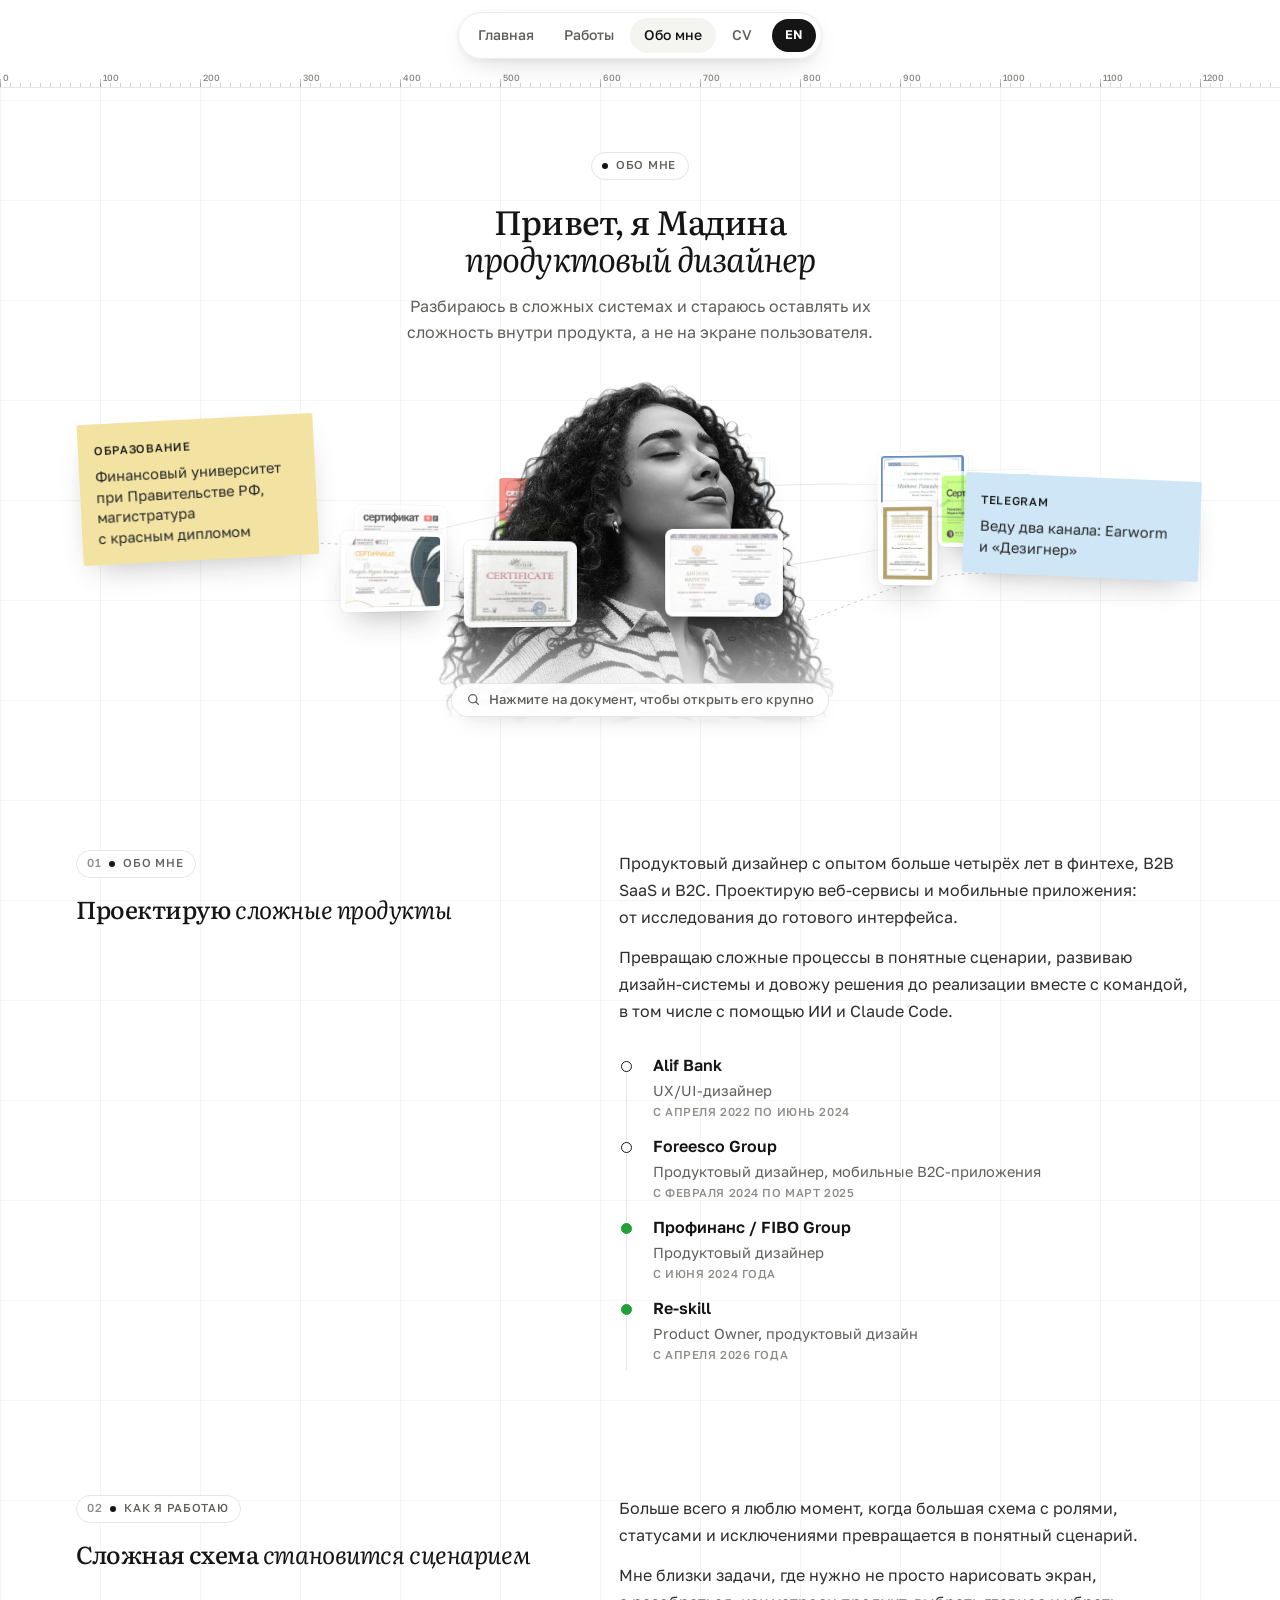
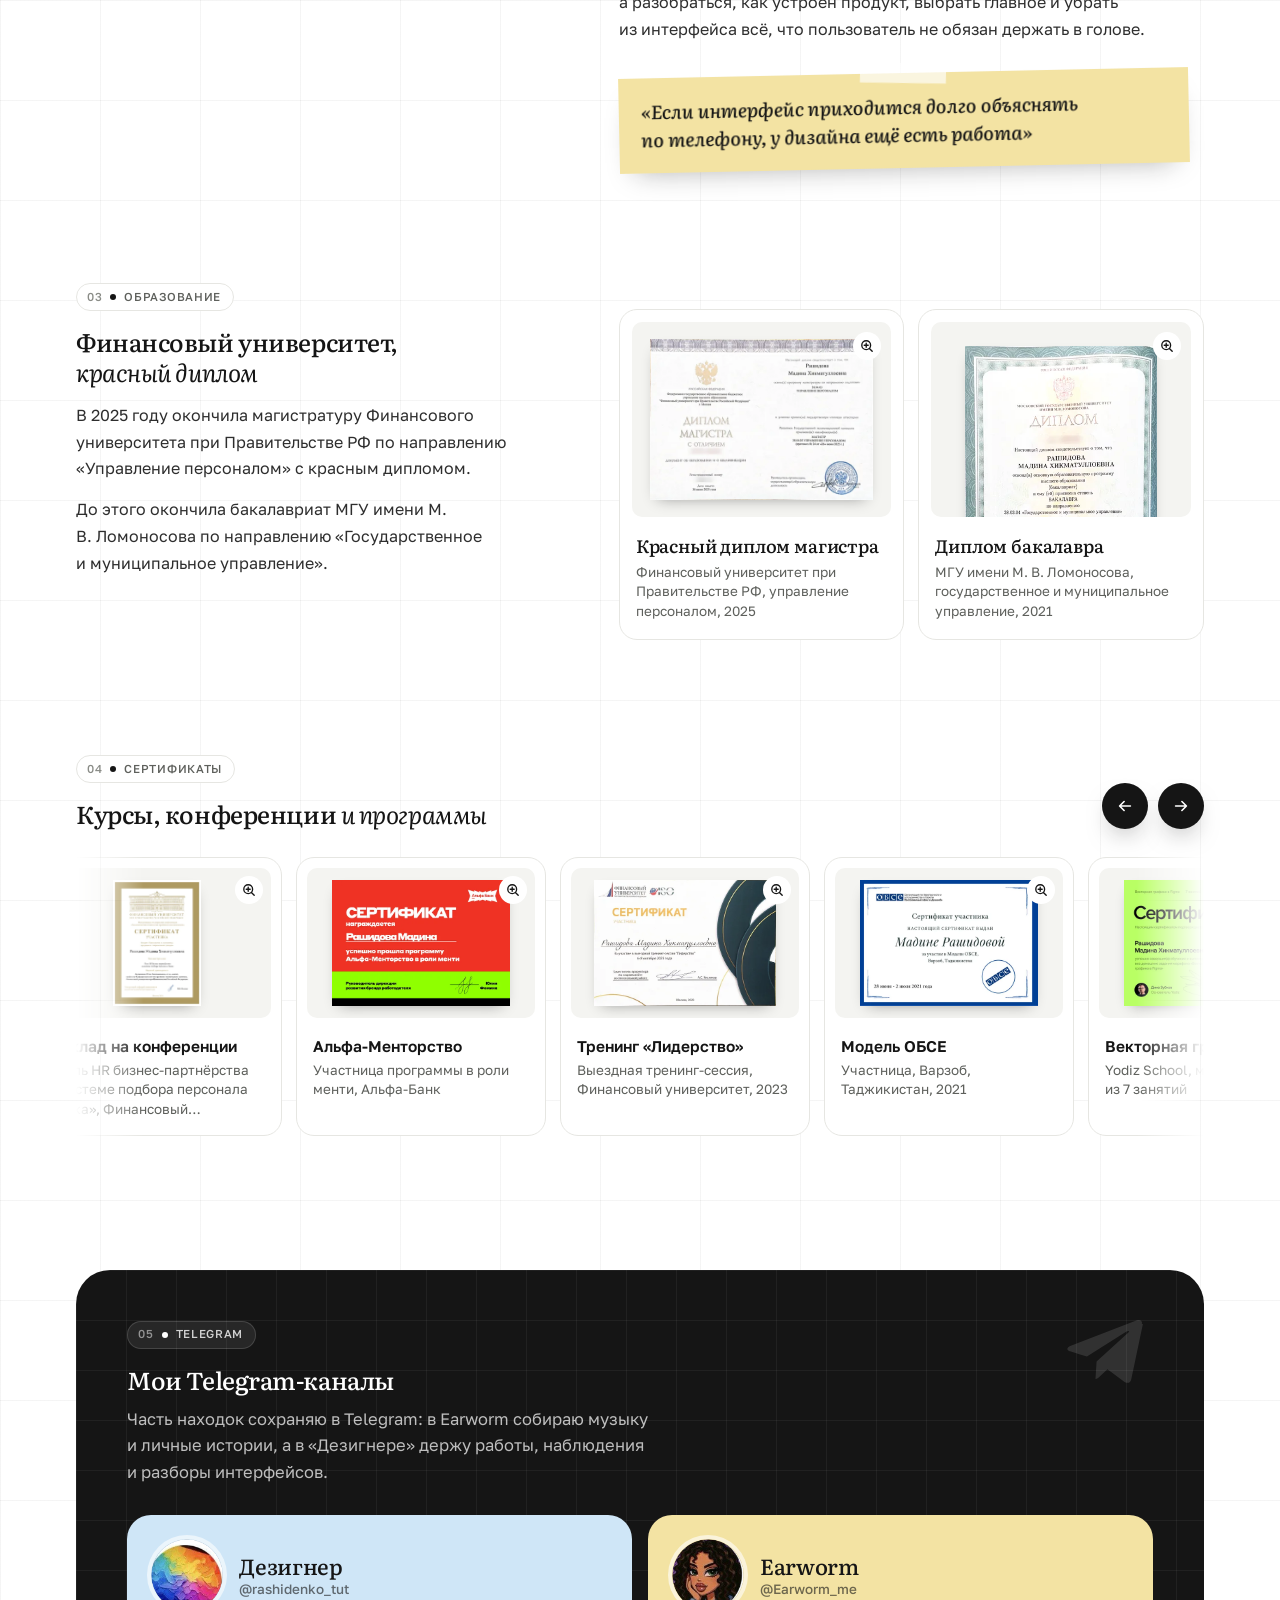
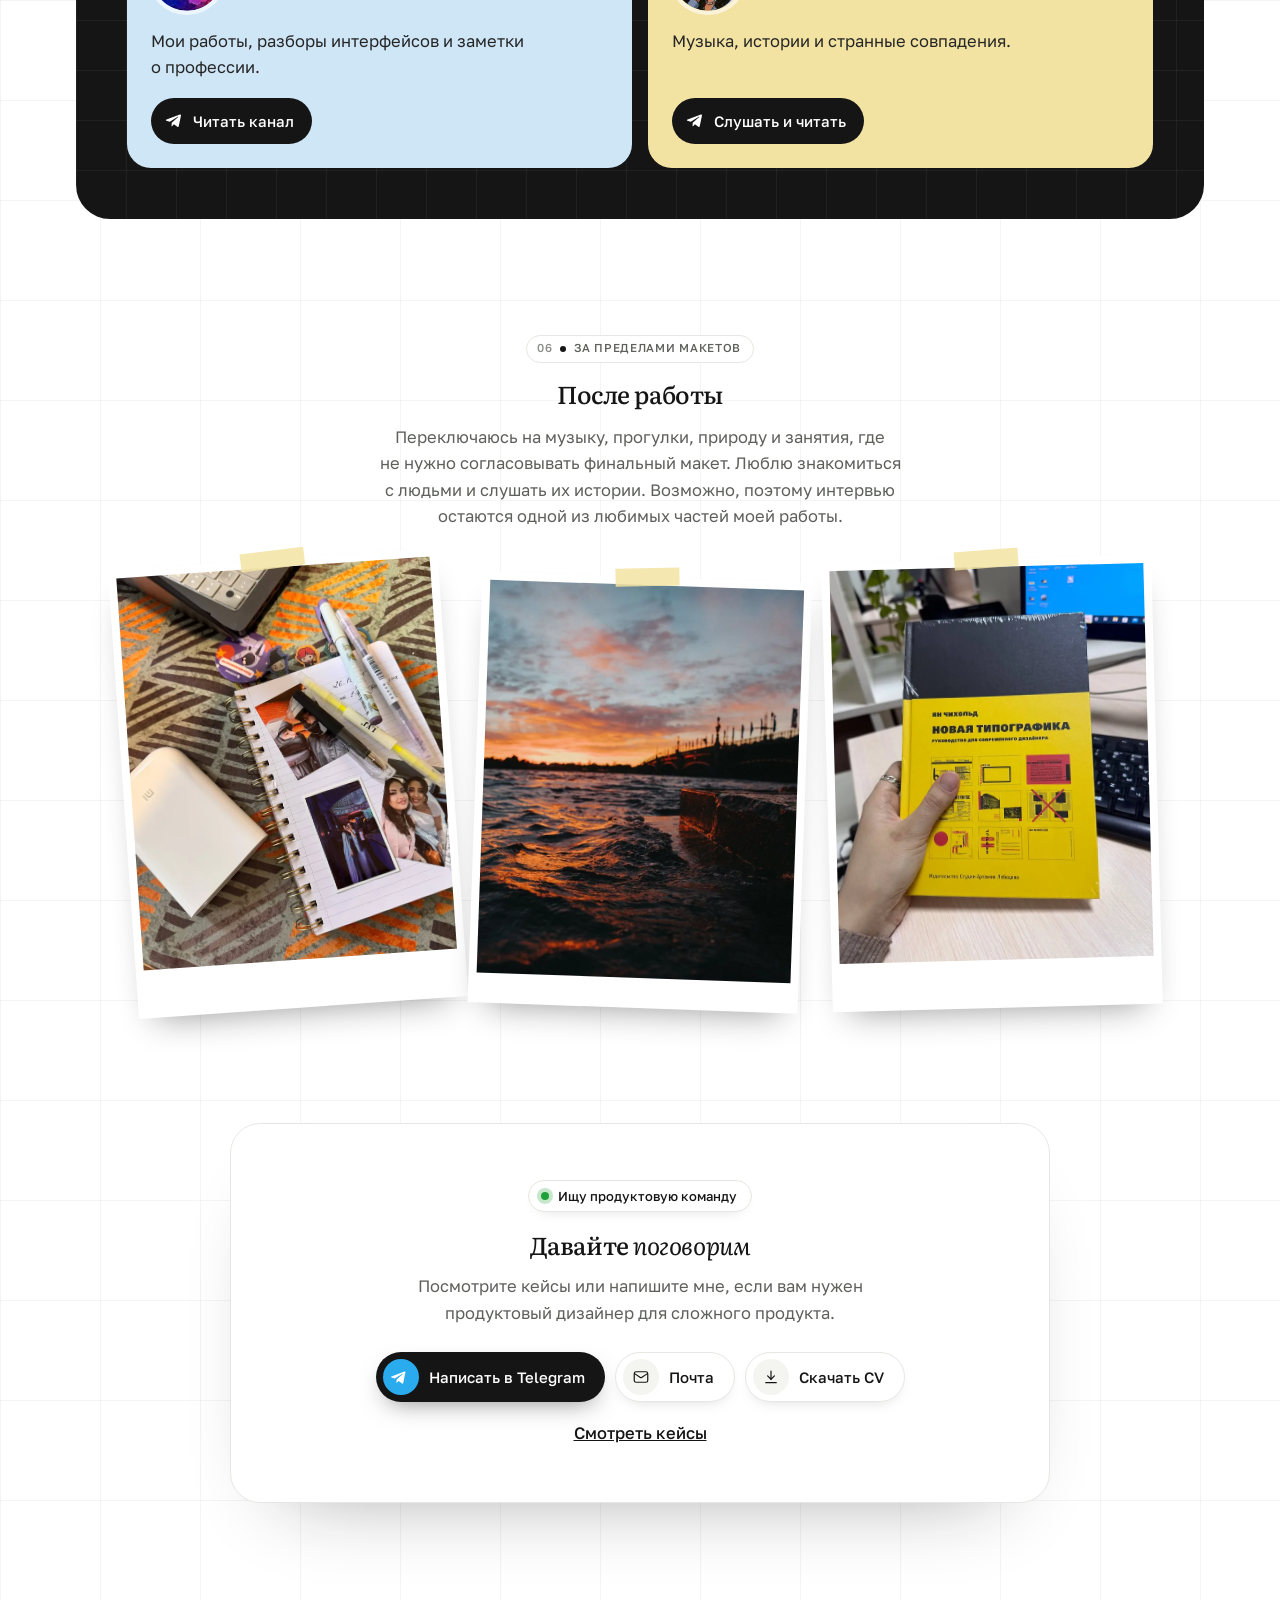
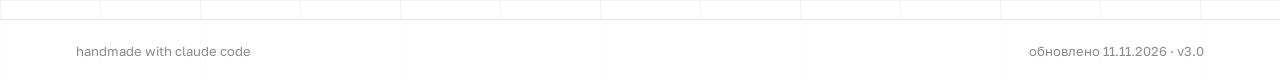
==== commit eae21988: "Rework EAJ and 360 cases, board-style artifacts, problem headings and typography fixes - EAJ: resear" ====
--- a/about.html
+++ b/about.html
@@ -401,7 +401,7 @@
   <div class="dv-foot" id="dvF"></div>
 </div>
 <script src="assets/i18n.js"></script>
-<script src="assets/typography.js"></script>
+<script src="assets/typography.js?v=2"></script>
 <script>
 (function(){
   var stages=[].slice.call(document.querySelectorAll('[data-orbit]'));
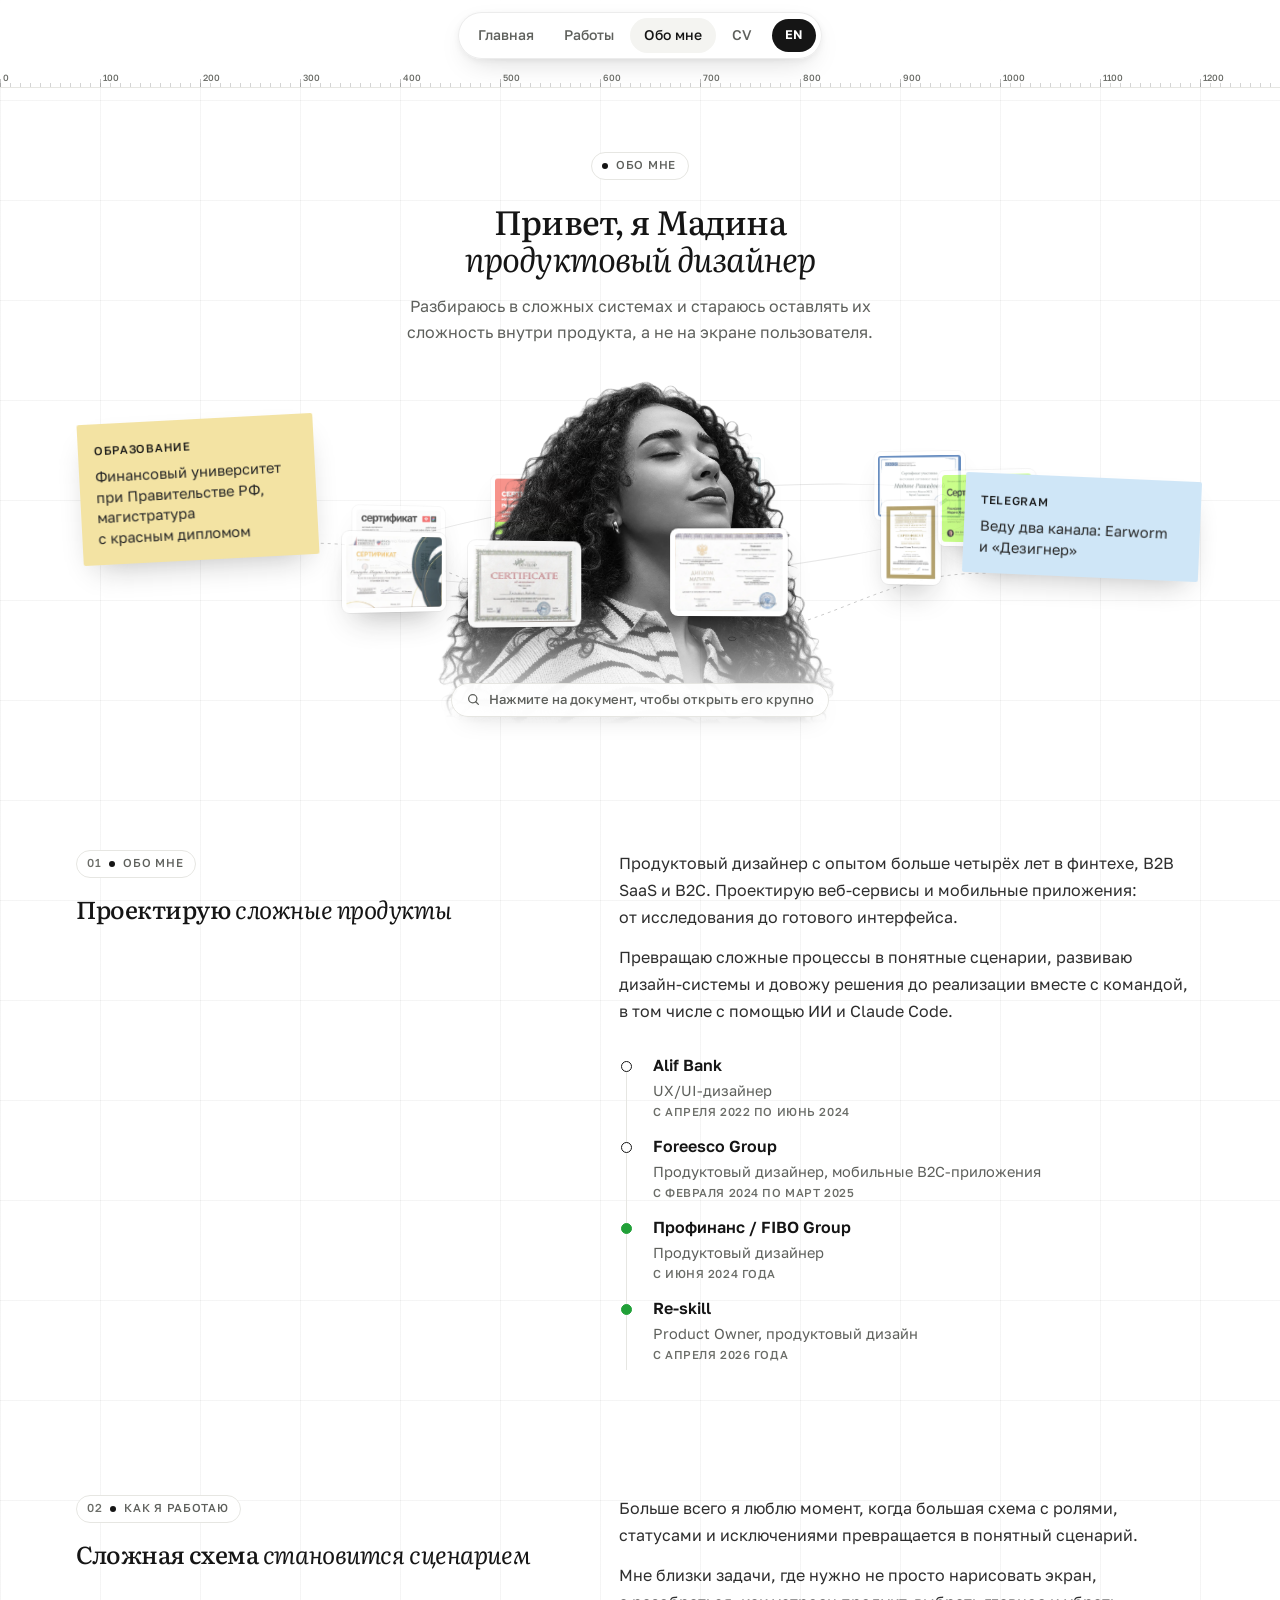
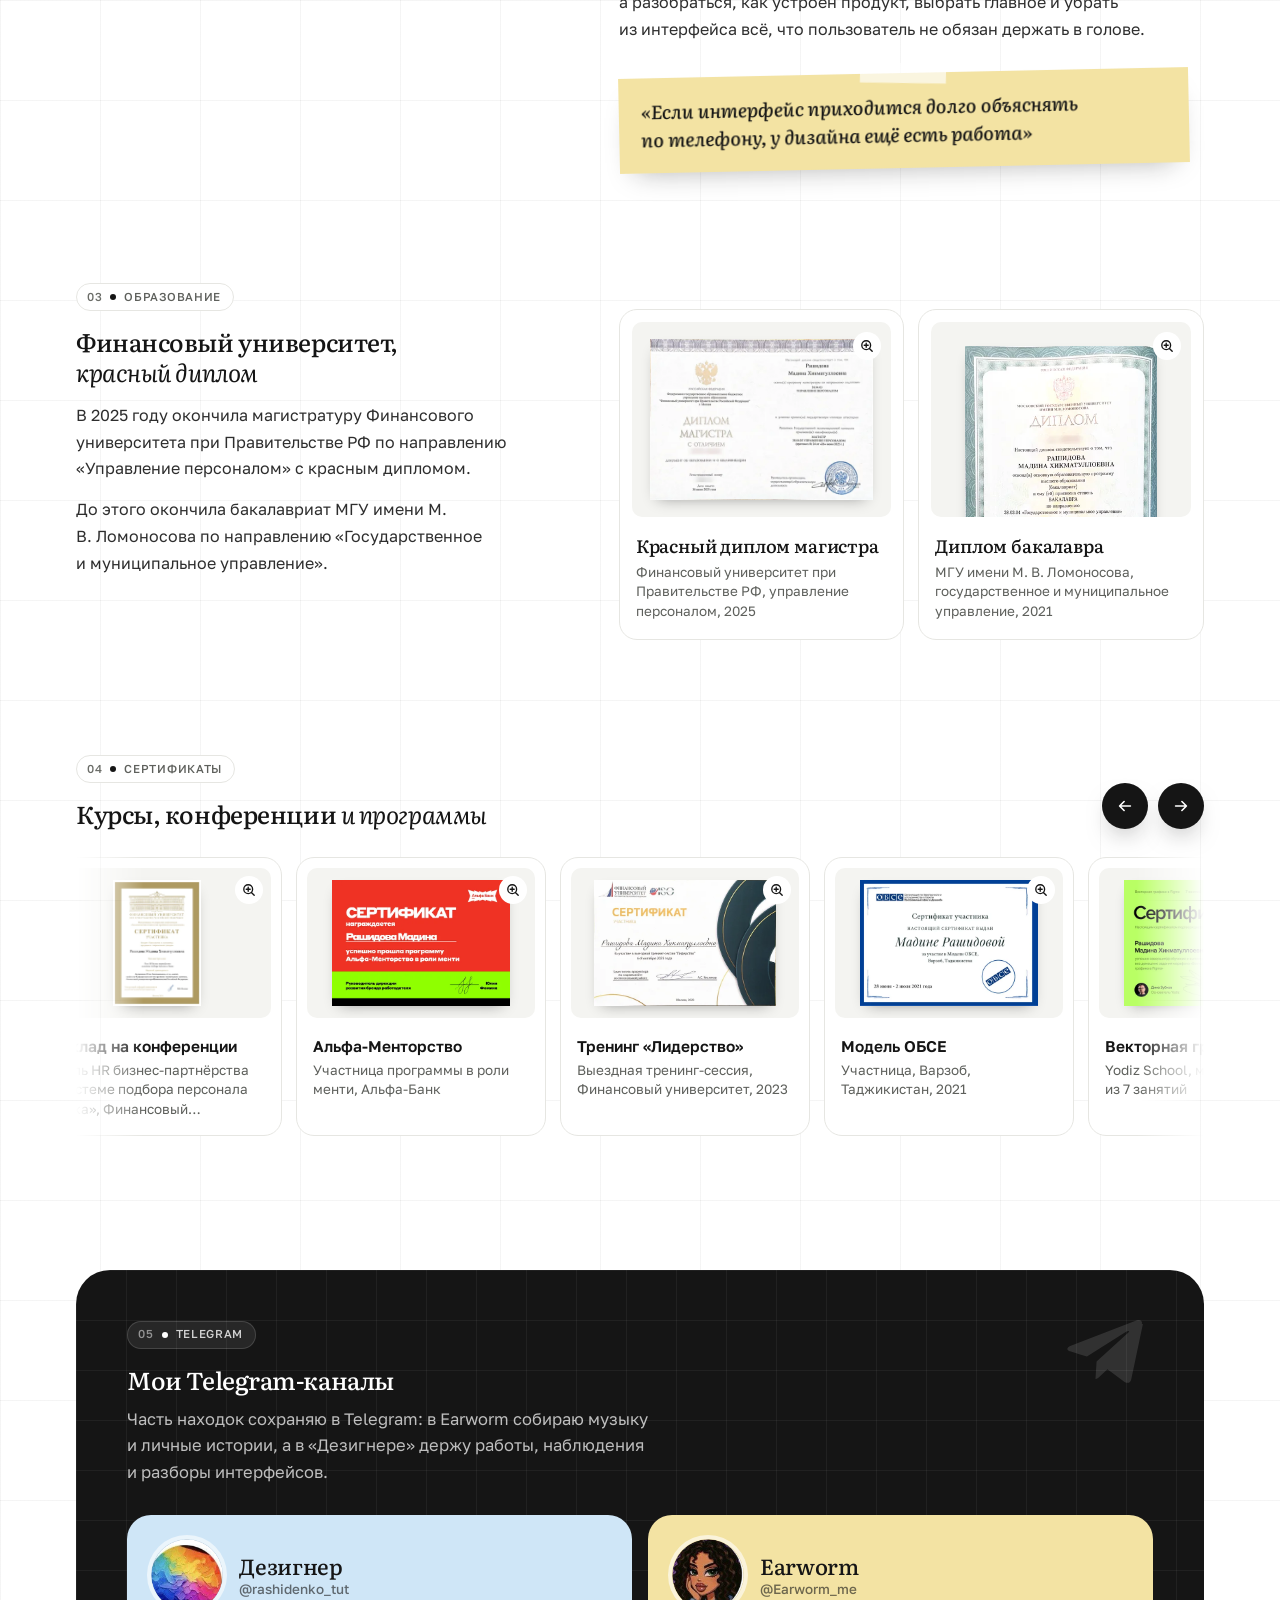
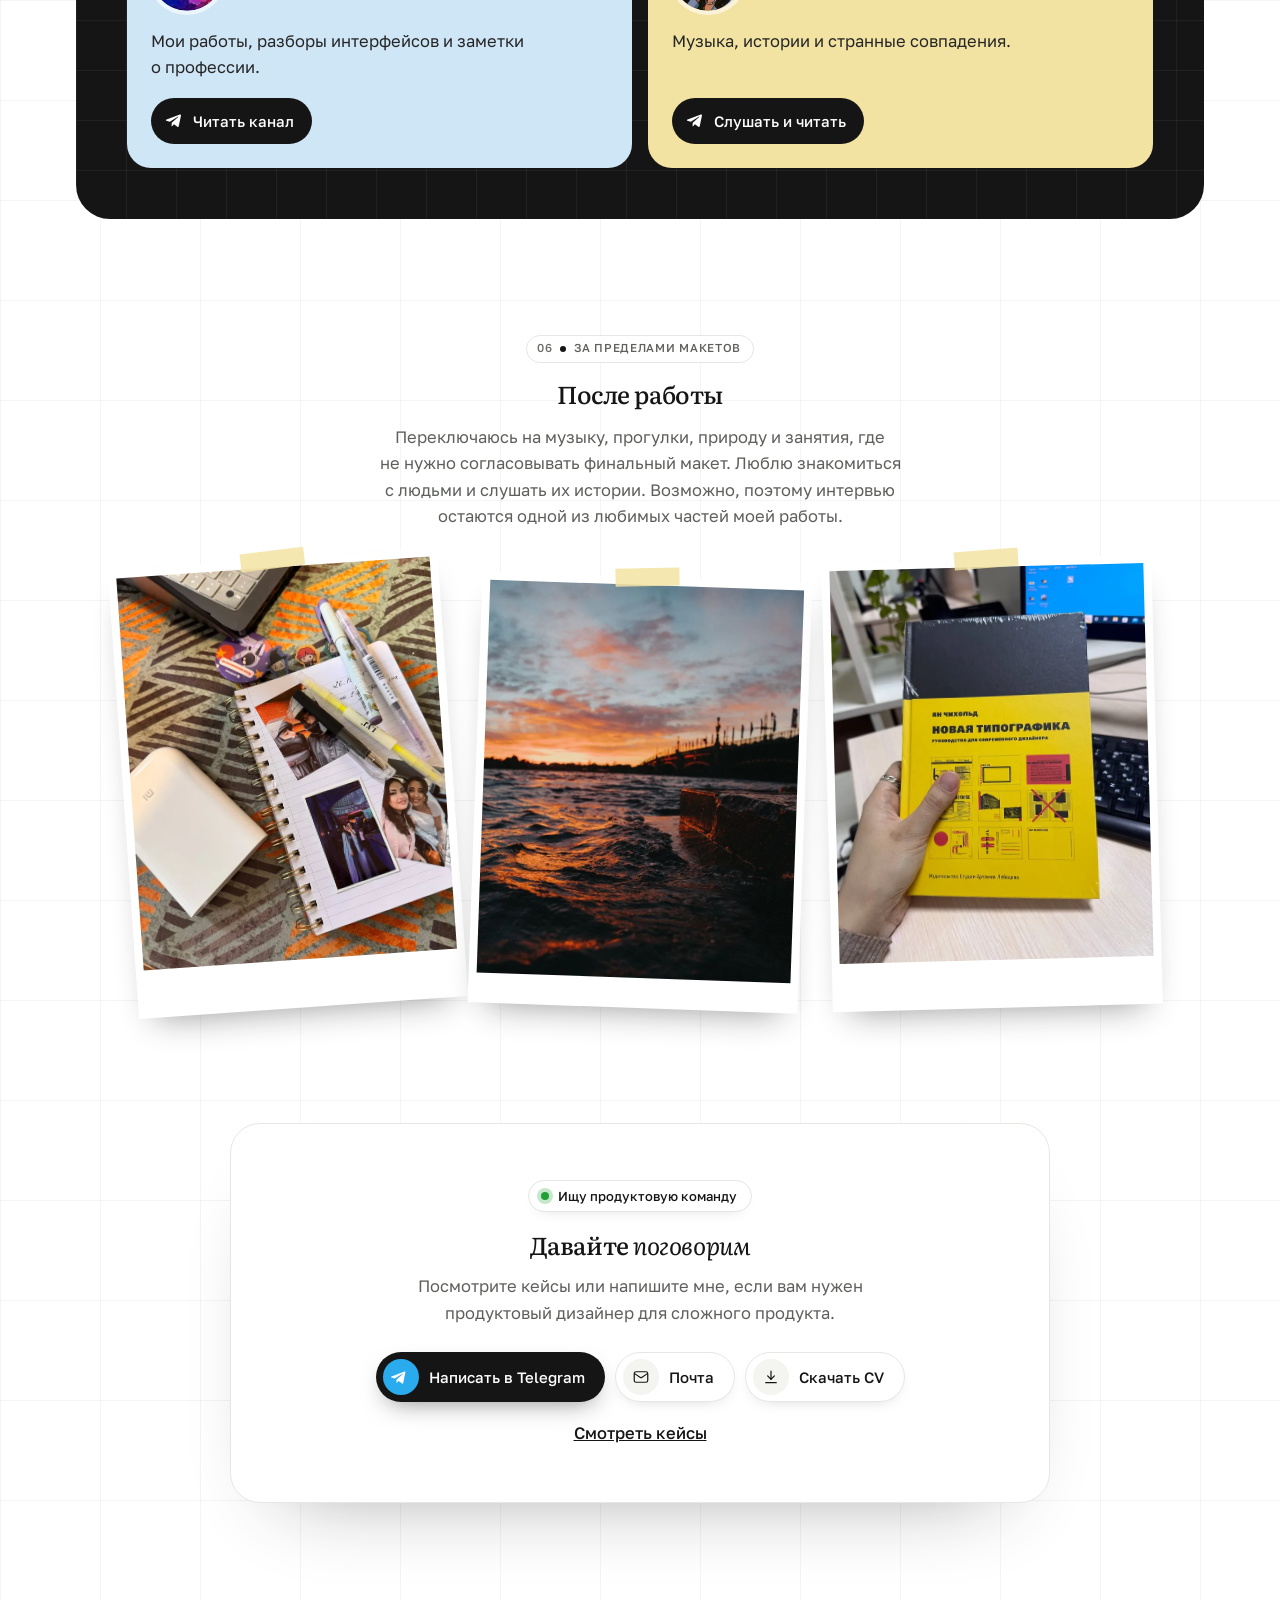
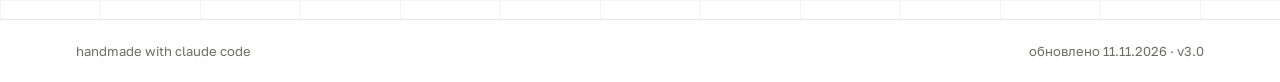
==== commit 431d15f7: "Publish only the public site, add link previews and audit fixes - Pages builds a filtered _site: pag" ====
--- a/about.html
+++ b/about.html
@@ -7,11 +7,23 @@
 <title data-ru="Обо мне · Мадина Рашидова" data-en="About · Madina Rashidova">Обо мне · Мадина Рашидова</title>
 <link rel="icon" type="image/png" href="favicon.png">
 <meta name="description" data-ru="Продуктовый дизайнер. Разбираюсь в сложных системах и стараюсь оставлять их сложность внутри продукта, а не на экране пользователя." data-en="Product designer. I get to the bottom of complex systems and try to keep their complexity inside the product, not on the user’s screen." content="Продуктовый дизайнер. Разбираюсь в сложных системах и стараюсь оставлять их сложность внутри продукта, а не на экране пользователя.">
+<link rel="canonical" href="https://madinarashidova.is-a.dev/about.html">
+<meta property="og:type" content="website">
+<meta property="og:site_name" content="Мадина Рашидова">
+<meta property="og:title" content="Обо мне · Мадина Рашидова">
+<meta property="og:description" content="Продуктовый дизайнер. Разбираюсь в сложных системах и стараюсь оставлять их сложность внутри продукта, а не на экране пользователя.">
+<meta property="og:url" content="https://madinarashidova.is-a.dev/about.html">
+<meta property="og:image" content="https://madinarashidova.is-a.dev/assets/og-cover.png?v=3">
+<meta property="og:image:width" content="1200">
+<meta property="og:image:height" content="630">
+<meta property="og:locale" content="ru_RU">
+<meta property="og:locale:alternate" content="en_US">
+<meta name="twitter:card" content="summary_large_image">
 <link rel="preconnect" href="https://fonts.googleapis.com">
 <link rel="preconnect" href="https://fonts.gstatic.com" crossorigin>
-<link href="https://fonts.googleapis.com/css2?family=Golos+Text:wght@400;500;600;700&family=Literata:ital,opsz,wght@0,7..72,400;0,7..72,500;0,7..72,600;1,7..72,400;1,7..72,500&display=swap" rel="stylesheet">
+<link rel="preload" as="style" href="https://fonts.googleapis.com/css2?family=Golos+Text:wght@400;500;600;700&family=Literata:ital,opsz,wght@0,7..72,400;0,7..72,500;0,7..72,600;1,7..72,400;1,7..72,500&display=swap"><link rel="stylesheet" href="https://fonts.googleapis.com/css2?family=Golos+Text:wght@400;500;600;700&family=Literata:ital,opsz,wght@0,7..72,400;0,7..72,500;0,7..72,600;1,7..72,400;1,7..72,500&display=swap" media="print" onload="this.media='all'"><noscript><link rel="stylesheet" href="https://fonts.googleapis.com/css2?family=Golos+Text:wght@400;500;600;700&family=Literata:ital,opsz,wght@0,7..72,400;0,7..72,500;0,7..72,600;1,7..72,400;1,7..72,500&display=swap"></noscript>
 <style>
-:root{--paper:#fff;--ink:#151515;--ink2:#5E605C;--mute:#8A8C87;--grid:rgba(20,20,20,.045);--hair:#E6E6E2;--plate:#F4F4F1;
+:root{--paper:#fff;--ink:#151515;--ink2:#5E605C;--mute:#6B6D68;--grid:rgba(20,20,20,.045);--hair:#E6E6E2;--plate:#F4F4F1;
 --green:#21A038;--gt:#137A26;--lime:#E7F59B;--mint:#CFEFD8;--peach:#F8D9C4;--sky:#CFE6F7;--chosen:#F3E3A3;--sel:#2F80ED;
 --serif:Literata,Georgia,"Times New Roman",serif;--sans:"Golos Text",system-ui,-apple-system,"Segoe UI",sans-serif;color-scheme:light}
 *,*::before,*::after{box-sizing:border-box}
@@ -247,7 +259,7 @@
       <div class="side y" style="--r:-3deg;left:max(16px,calc(50% - 560px));top:12%"><span class="lab"><span data-lang="ru">Образование</span><span data-lang="en">Education</span></span><p><span data-lang="ru">Финансовый университет при Правительстве РФ, магистратура с красным дипломом</span><span data-lang="en">Financial University under the Government of Russia, master’s with honors</span></p></div>
       <a class="side b" href="#tg" style="--r:2.5deg;right:max(16px,calc(50% - 560px));top:28%;text-decoration:none;color:inherit"><span class="lab">Telegram</span><p><span data-lang="ru">Веду два канала: Earworm и «Дезигнер»</span><span data-lang="en">I run two channels: Earworm and Дезигнер</span></p></a>
       <div class="orbit"><button type="button" class="doc" data-doc="mag" data-full="assets/about/docs/mag.webp" data-tru="Красный диплом магистра" data-ten="Master’s degree with honors" data-sru="Финансовый университет при Правительстве РФ, управление персоналом, 2025" data-sen="Financial University under the Government of Russia, HR management, 2025" aria-haspopup="dialog" aria-label="Красный диплом магистра" data-aria-ru="Красный диплом магистра" data-aria-en="Master’s degree with honors"><img src="assets/about/docs/mag-t.webp" alt="" loading="lazy"></button><button type="button" class="doc" data-doc="conf" data-full="assets/about/docs/conf.webp" data-tru="Доклад на конференции" data-ten="Conference talk" data-sru="«Роль HR бизнес‑партнёрства в системе подбора персонала банка», Финансовый университет, 2024" data-sen="“The role of HR business partnering in bank recruitment”, Financial University, 2024" aria-haspopup="dialog" aria-label="Доклад на конференции" data-aria-ru="Доклад на конференции" data-aria-en="Conference talk"><img src="assets/about/docs/conf-t.webp" alt="" loading="lazy"></button><button type="button" class="doc" data-doc="vector" data-full="assets/about/docs/vector.webp" data-tru="Векторная графика в Figma" data-ten="Vector graphics in Figma" data-sru="Yodiz School, марафон из 7 занятий" data-sen="Yodiz School, a 7‑lesson marathon" aria-haspopup="dialog" aria-label="Векторная графика в Figma" data-aria-ru="Векторная графика в Figma" data-aria-en="Vector graphics in Figma"><img src="assets/about/docs/vector-t.webp" alt="" loading="lazy"></button><button type="button" class="doc" data-doc="osce" data-full="assets/about/docs/osce.webp" data-tru="Модель ОБСЕ" data-ten="OSCE Model" data-sru="Участница, Варзоб, Таджикистан, 2021" data-sen="Participant, Varzob, Tajikistan, 2021" aria-haspopup="dialog" aria-label="Модель ОБСЕ" data-aria-ru="Модель ОБСЕ" data-aria-en="OSCE Model"><img src="assets/about/docs/osce-t.webp" alt="" loading="lazy"></button><button type="button" class="doc" data-doc="bak" data-full="assets/about/docs/bak.webp" data-tru="Диплом бакалавра" data-ten="Bachelor’s degree" data-sru="МГУ имени М. В. Ломоносова, государственное и муниципальное управление, 2021" data-sen="Lomonosov Moscow State University, public administration, 2021" aria-haspopup="dialog" aria-label="Диплом бакалавра" data-aria-ru="Диплом бакалавра" data-aria-en="Bachelor’s degree"><img src="assets/about/docs/bak-t.webp" alt="" loading="lazy"></button><button type="button" class="doc" data-doc="alfa" data-full="assets/about/docs/alfa.webp" data-tru="Альфа‑Менторство" data-ten="Alfa Mentorship" data-sru="Участница программы в роли менти, Альфа‑Банк" data-sen="Mentee in the program, Alfa‑Bank" aria-haspopup="dialog" aria-label="Альфа‑Менторство" data-aria-ru="Альфа‑Менторство" data-aria-en="Alfa Mentorship"><img src="assets/about/docs/alfa-t.webp" alt="" loading="lazy"></button><button type="button" class="doc" data-doc="poster" data-full="assets/about/docs/poster.webp" data-tru="Плакатная графика в Figma" data-ten="Poster graphics in Figma" data-sru="Yodiz School, курс на 7 дней" data-sen="Yodiz School, a 7‑day course" aria-haspopup="dialog" aria-label="Плакатная графика в Figma" data-aria-ru="Плакатная графика в Figma" data-aria-en="Poster graphics in Figma"><img src="assets/about/docs/poster-t.webp" alt="" loading="lazy"></button><button type="button" class="doc" data-doc="lead" data-full="assets/about/docs/lead.webp" data-tru="Тренинг «Лидерство»" data-ten="Leadership training" data-sru="Выездная тренинг‑сессия, Финансовый университет, 2023" data-sen="Off‑site training session, Financial University, 2023" aria-haspopup="dialog" aria-label="Тренинг «Лидерство»" data-aria-ru="Тренинг «Лидерство»" data-aria-en="Leadership training"><img src="assets/about/docs/lead-t.webp" alt="" loading="lazy"></button><button type="button" class="doc" data-doc="eng" data-full="assets/about/docs/eng.webp" data-tru="Английский язык" data-ten="English" data-sru="Pre‑Intermediate, языковой центр DEVELOP" data-sen="Pre‑Intermediate, DEVELOP language center" aria-haspopup="dialog" aria-label="Английский язык" data-aria-ru="Английский язык" data-aria-en="English"><img src="assets/about/docs/eng-t.webp" alt="" loading="lazy"></button></div>
-      <img class="portrait" src="assets/portrait-bw.webp" alt="" width="1334" height="1125" fetchpriority="high">
+      <img fetchpriority="high" class="portrait" src="assets/portrait-bw.webp" alt="" width="1334" height="1125">
       <span class="hint"><svg viewBox="0 0 20 20" fill="none" aria-hidden="true"><circle cx="9" cy="9" r="5.5" stroke="currentColor" stroke-width="1.7"/><path d="m13 13 3.5 3.5" stroke="currentColor" stroke-width="1.7" stroke-linecap="round"/></svg><span data-lang="ru">Нажмите на документ, чтобы открыть его крупно</span><span data-lang="en">Click a document to open it full size</span></span>
     </div>
   </section>
@@ -354,12 +366,12 @@
       <p class="lead"><span data-lang="ru">Часть находок сохраняю в Telegram: в Earworm собираю музыку и личные истории, а в «Дезигнере» держу работы, наблюдения и разборы интерфейсов.</span><span data-lang="en">I keep some of my finds on Telegram: Earworm collects music and personal stories, and Дезигнер holds my work, observations and interface teardowns.</span></p>
       <div class="chs">
         <a class="ch d" href="https://t.me/rashidenko_tut" target="_blank" rel="noopener">
-          <span class="ch-top"><img src="assets/about/tg-designer.webp" alt="" width="72" height="72"><span><b>Дезигнер</b><small>@rashidenko_tut</small></span></span>
+          <span class="ch-top"><img loading="lazy" src="assets/about/tg-designer.webp" alt="" width="72" height="72"><span><b>Дезигнер</b><small>@rashidenko_tut</small></span></span>
           <p><span data-lang="ru">Мои работы, разборы интерфейсов и заметки о профессии.</span><span data-lang="en">My work, interface teardowns and notes on the craft.</span></p>
           <span class="go"><svg viewBox="0 0 24 24" aria-hidden="true"><path fill="currentColor" d="M21.4 4.3 18.3 19c-.2 1-.9 1.3-1.8.8l-4.6-3.4-2.2 2.1c-.3.3-.5.5-1 .5l.3-4.7 8.6-7.8c.4-.3-.1-.5-.6-.2L6.4 13 1.9 11.6c-1-.3-1-1 .2-1.5l17.7-6.8c.8-.3 1.6.2 1.3 1Z"/></svg><span data-lang="ru">Читать канал</span><span data-lang="en">Open the channel</span></span>
         </a>
         <a class="ch e" href="https://t.me/Earworm_me" target="_blank" rel="noopener">
-          <span class="ch-top"><img src="assets/about/tg-earworm.webp" alt="" width="72" height="72"><span><b>Earworm</b><small>@Earworm_me</small></span></span>
+          <span class="ch-top"><img loading="lazy" src="assets/about/tg-earworm.webp" alt="" width="72" height="72"><span><b>Earworm</b><small>@Earworm_me</small></span></span>
           <p><span data-lang="ru">Музыка, истории и странные совпадения.</span><span data-lang="en">Music, stories and strange coincidences.</span></p>
           <span class="go"><svg viewBox="0 0 24 24" aria-hidden="true"><path fill="currentColor" d="M21.4 4.3 18.3 19c-.2 1-.9 1.3-1.8.8l-4.6-3.4-2.2 2.1c-.3.3-.5.5-1 .5l.3-4.7 8.6-7.8c.4-.3-.1-.5-.6-.2L6.4 13 1.9 11.6c-1-.3-1-1 .2-1.5l17.7-6.8c.8-.3 1.6.2 1.3 1Z"/></svg><span data-lang="ru">Слушать и читать</span><span data-lang="en">Listen and read</span></span>
         </a>
@@ -374,9 +386,9 @@
       <p><span data-lang="ru">Переключаюсь на музыку, прогулки, природу и занятия, где не нужно согласовывать финальный макет. Люблю знакомиться с людьми и слушать их истории. Возможно, поэтому интервью остаются одной из любимых частей моей работы.</span><span data-lang="en">I switch to music, walks, nature and things that don’t need a final mockup sign‑off. I love meeting people and hearing their stories, which is probably why interviews remain one of my favorite parts of the job.</span></p>
     </div>
     <div class="pics">
-      <figure class="pic" style="--r:-4deg;margin:0"><img src="assets/about/about-friends-notebook-s.webp" alt="" width="675" height="900"></figure>
-      <figure class="pic" style="--r:2deg;margin:18px 0 0"><img src="assets/about/about-nature-sunset-s.webp" alt="" width="720" height="900"></figure>
-      <figure class="pic" style="--r:-1.5deg;margin:0"><img src="assets/about/about-work-book-s.webp" alt="" width="675" height="900"></figure>
+      <figure class="pic" style="--r:-4deg;margin:0"><img loading="lazy" src="assets/about/about-friends-notebook-s.webp" alt="" width="675" height="900"></figure>
+      <figure class="pic" style="--r:2deg;margin:18px 0 0"><img loading="lazy" src="assets/about/about-nature-sunset-s.webp" alt="" width="720" height="900"></figure>
+      <figure class="pic" style="--r:-1.5deg;margin:0"><img loading="lazy" src="assets/about/about-work-book-s.webp" alt="" width="675" height="900"></figure>
     </div>
   </section>
 
@@ -397,7 +409,7 @@
 <footer class="foot"><div class="wrap"><span>handmade with claude code</span><span><span data-lang="ru">обновлено 11.11.2026</span><span data-lang="en">updated 11.11.2026</span> · v3.0</span></div></footer>
 <div class="dv" id="dv" role="dialog" aria-modal="true" aria-labelledby="dvT" hidden>
   <div class="dv-bar"><div class="dv-t" id="dvT"></div><button type="button" class="dv-x" aria-label="Закрыть" data-aria-ru="Закрыть" data-aria-en="Close"><svg viewBox="0 0 20 20" fill="none"><path d="M5 5l10 10M15 5 5 15" stroke="currentColor" stroke-width="1.8" stroke-linecap="round"/></svg></button></div>
-  <div class="dv-stage"><button type="button" class="dv-nav p" aria-label="Предыдущий" data-aria-ru="Предыдущий" data-aria-en="Previous"><svg viewBox="0 0 20 20" fill="none" aria-hidden="true"><path d="M16 10H4.5M9 5l-5 5 5 5" stroke="currentColor" stroke-width="1.8" stroke-linecap="round" stroke-linejoin="round"/></svg></button><img id="dvImg" alt=""><button type="button" class="dv-nav n" aria-label="Следующий" data-aria-ru="Следующий" data-aria-en="Next"><svg viewBox="0 0 20 20" fill="none" aria-hidden="true"><path d="M4 10h11.5M11 5l5 5-5 5" stroke="currentColor" stroke-width="1.8" stroke-linecap="round" stroke-linejoin="round"/></svg></button></div>
+  <div class="dv-stage"><button type="button" class="dv-nav p" aria-label="Предыдущий" data-aria-ru="Предыдущий" data-aria-en="Previous"><svg viewBox="0 0 20 20" fill="none" aria-hidden="true"><path d="M16 10H4.5M9 5l-5 5 5 5" stroke="currentColor" stroke-width="1.8" stroke-linecap="round" stroke-linejoin="round"/></svg></button><img loading="lazy" id="dvImg" alt=""><button type="button" class="dv-nav n" aria-label="Следующий" data-aria-ru="Следующий" data-aria-en="Next"><svg viewBox="0 0 20 20" fill="none" aria-hidden="true"><path d="M4 10h11.5M11 5l5 5-5 5" stroke="currentColor" stroke-width="1.8" stroke-linecap="round" stroke-linejoin="round"/></svg></button></div>
   <div class="dv-foot" id="dvF"></div>
 </div>
 <script src="assets/i18n.js"></script>
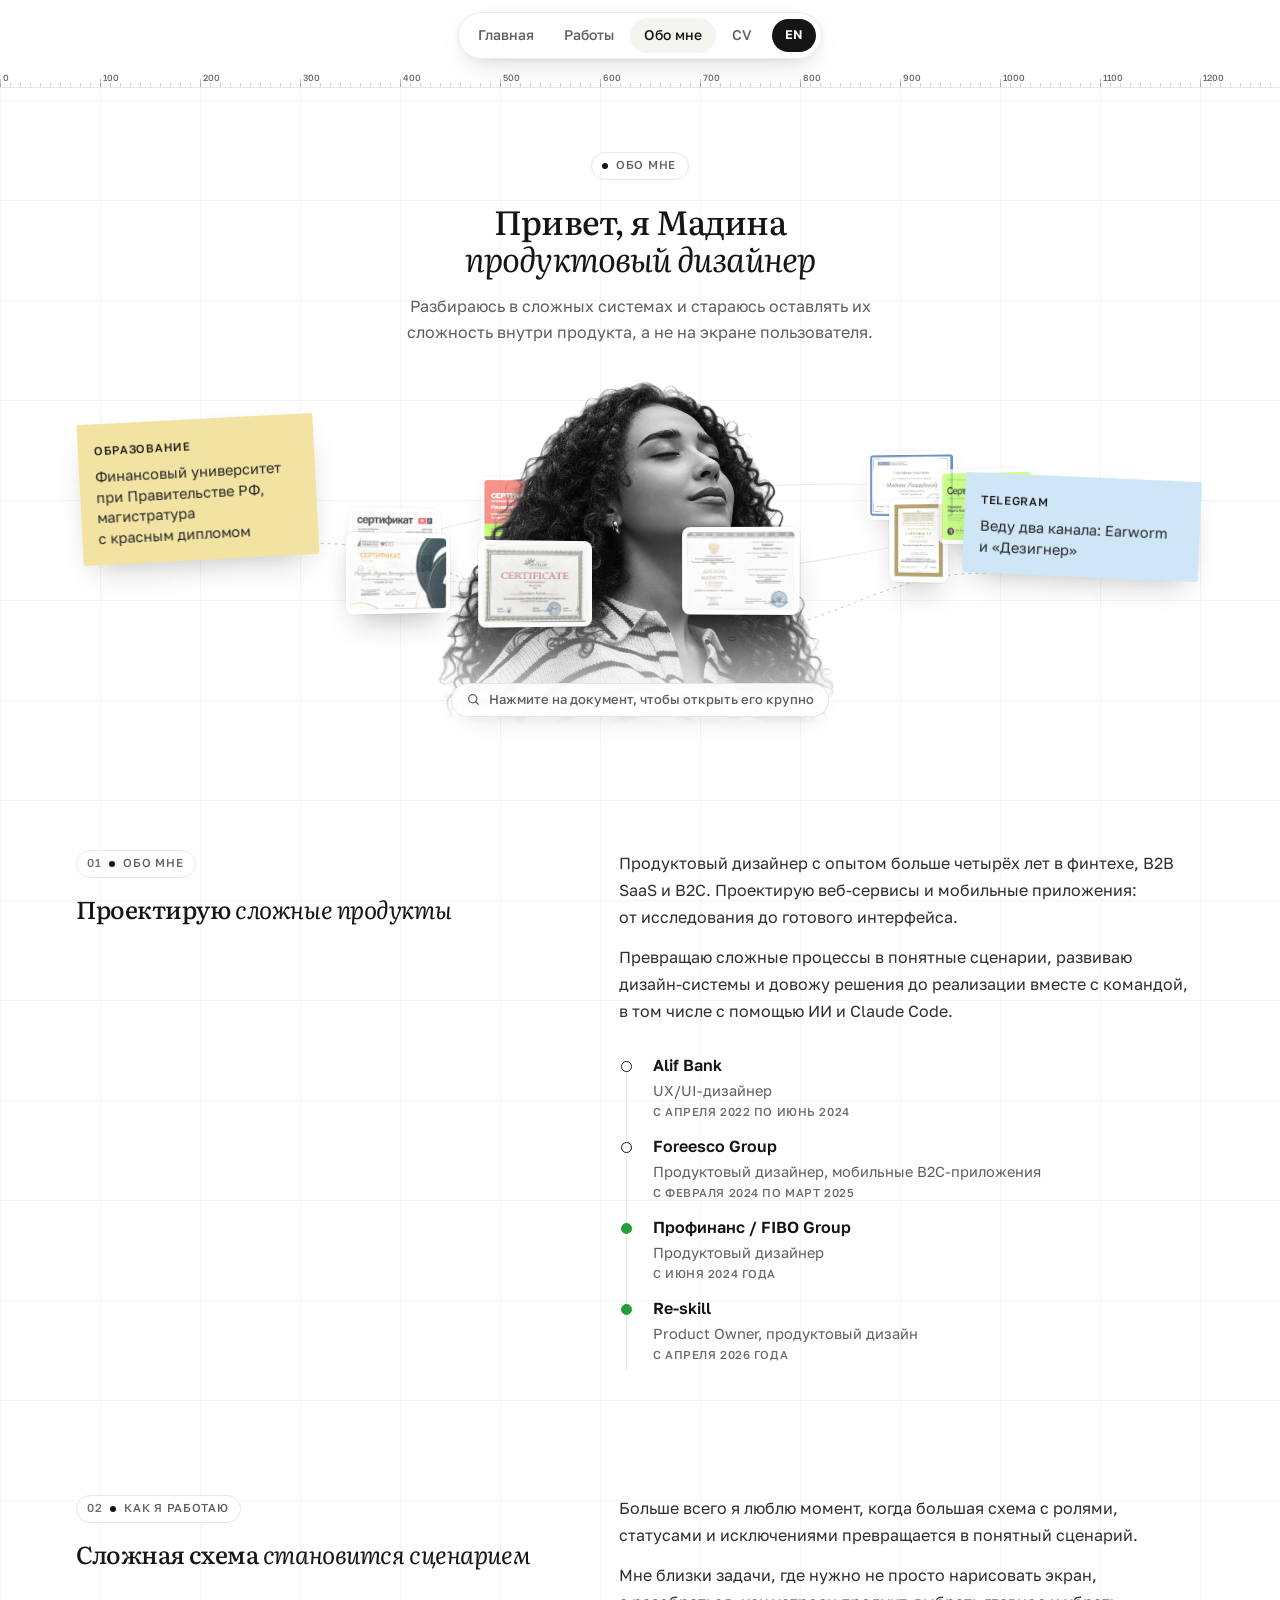
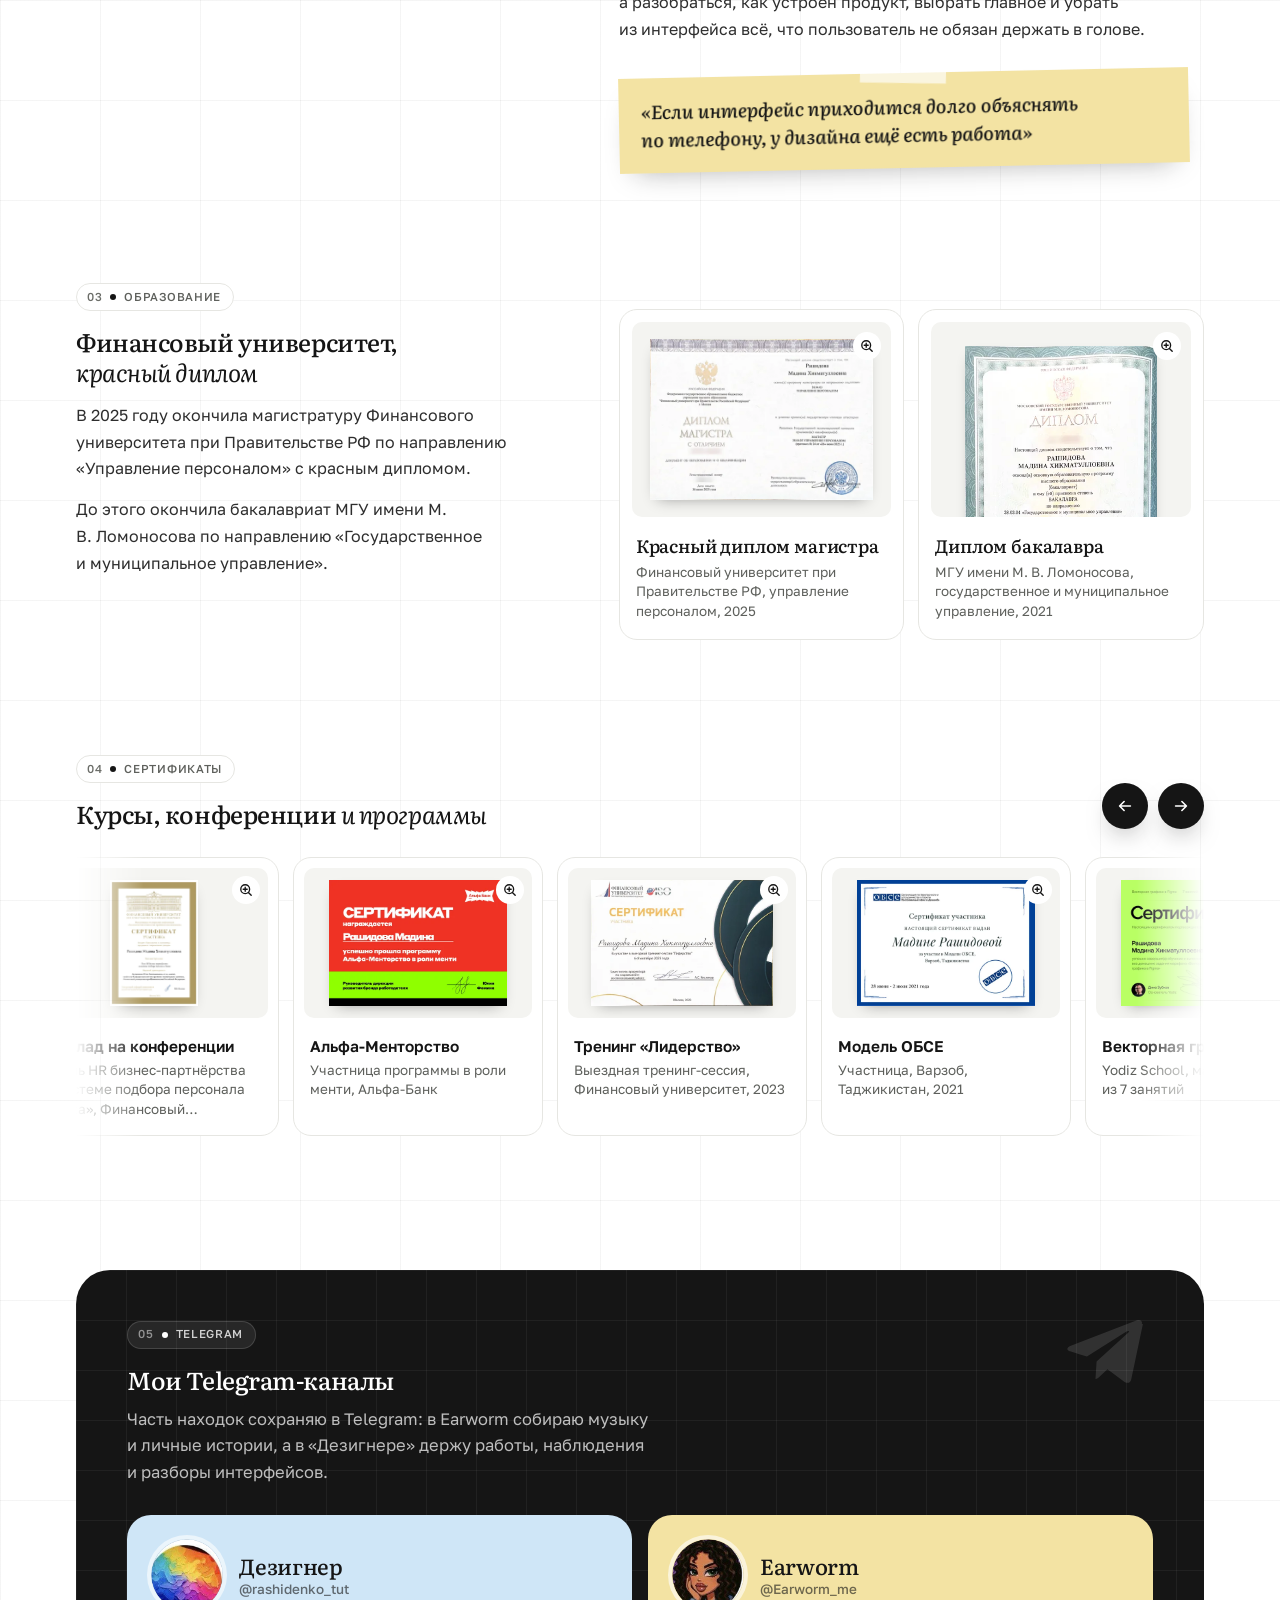
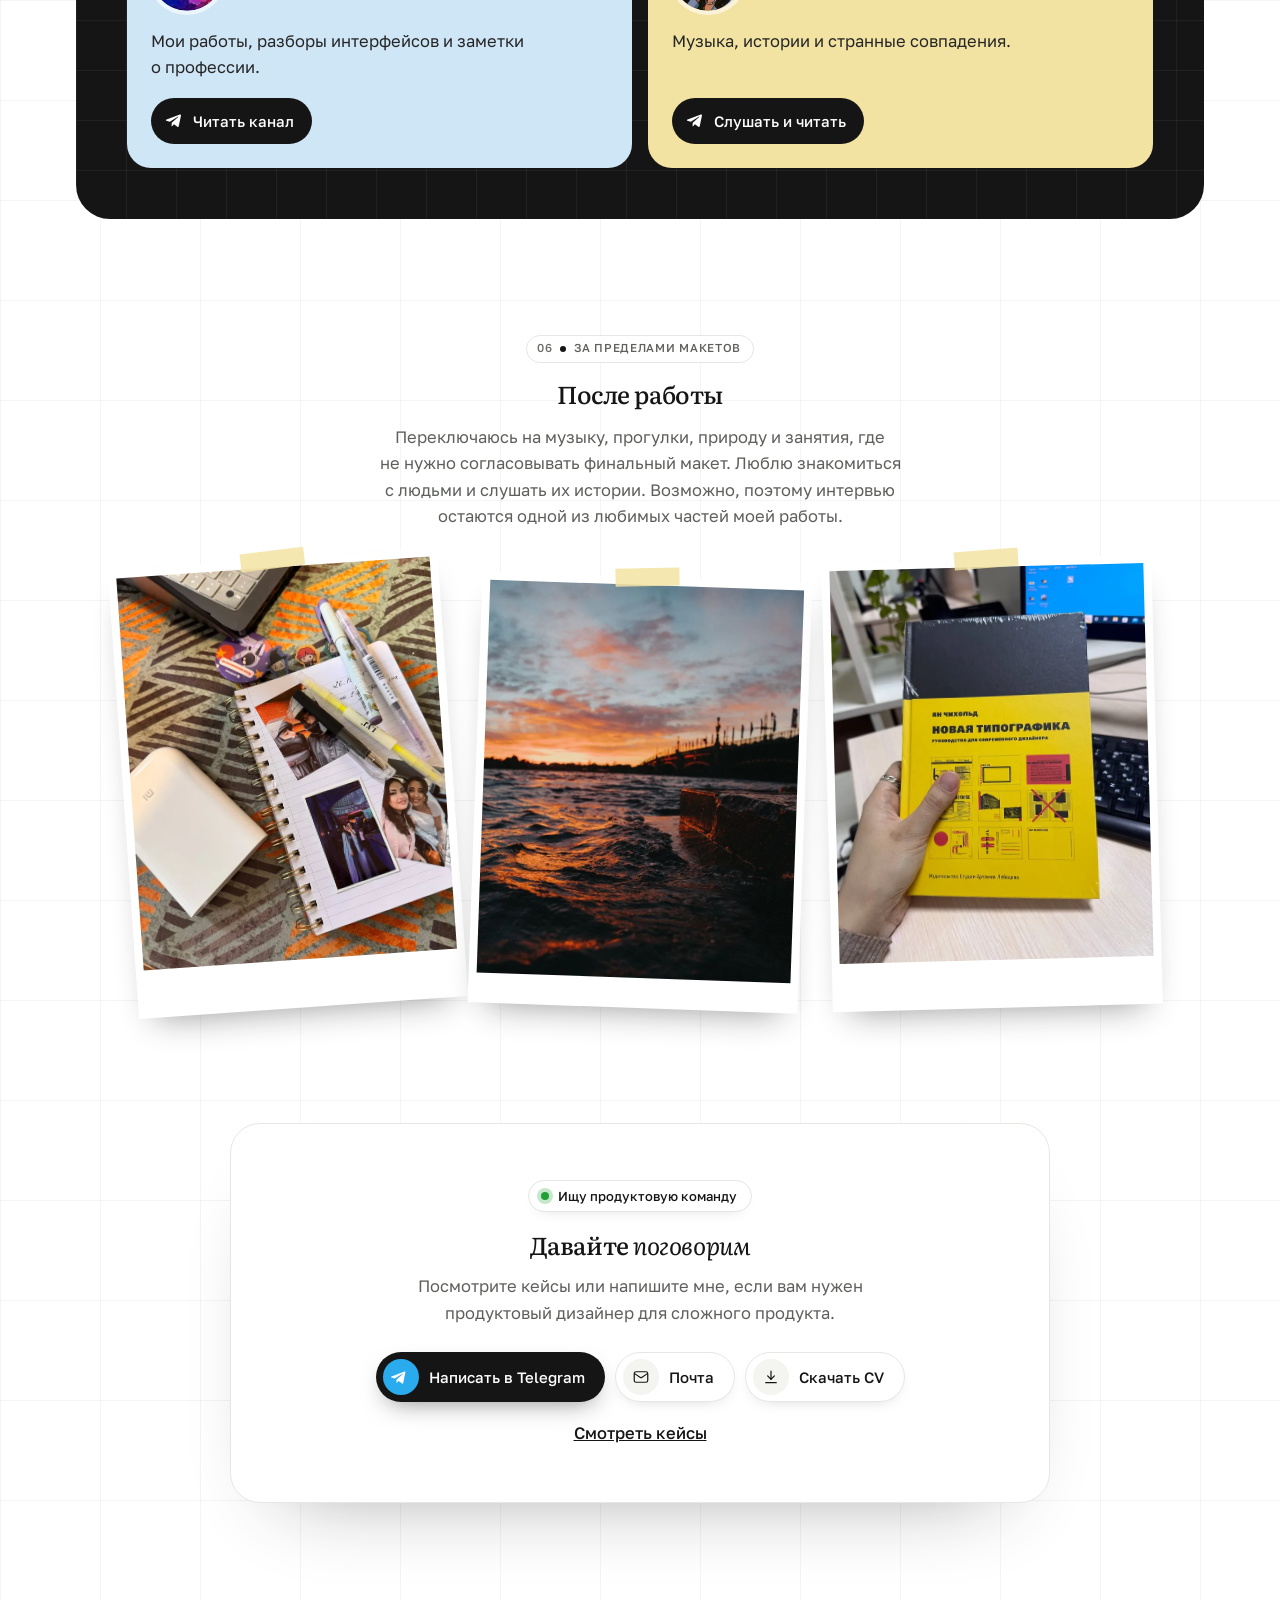
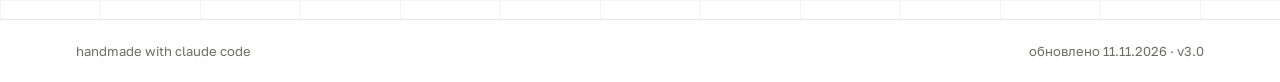
==== commit 742710fc: "New link preview cover with the illustrated character Co-Authored-By: Claude Opus 5.5 <noreply@anthr" ====
--- a/about.html
+++ b/about.html
@@ -13,7 +13,7 @@
 <meta property="og:title" content="Обо мне · Мадина Рашидова">
 <meta property="og:description" content="Продуктовый дизайнер. Разбираюсь в сложных системах и стараюсь оставлять их сложность внутри продукта, а не на экране пользователя.">
 <meta property="og:url" content="https://madinarashidova.is-a.dev/about.html">
-<meta property="og:image" content="https://madinarashidova.is-a.dev/assets/og-cover.png?v=3">
+<meta property="og:image" content="https://madinarashidova.is-a.dev/assets/og-cover.png?v=6">
 <meta property="og:image:width" content="1200">
 <meta property="og:image:height" content="630">
 <meta property="og:locale" content="ru_RU">
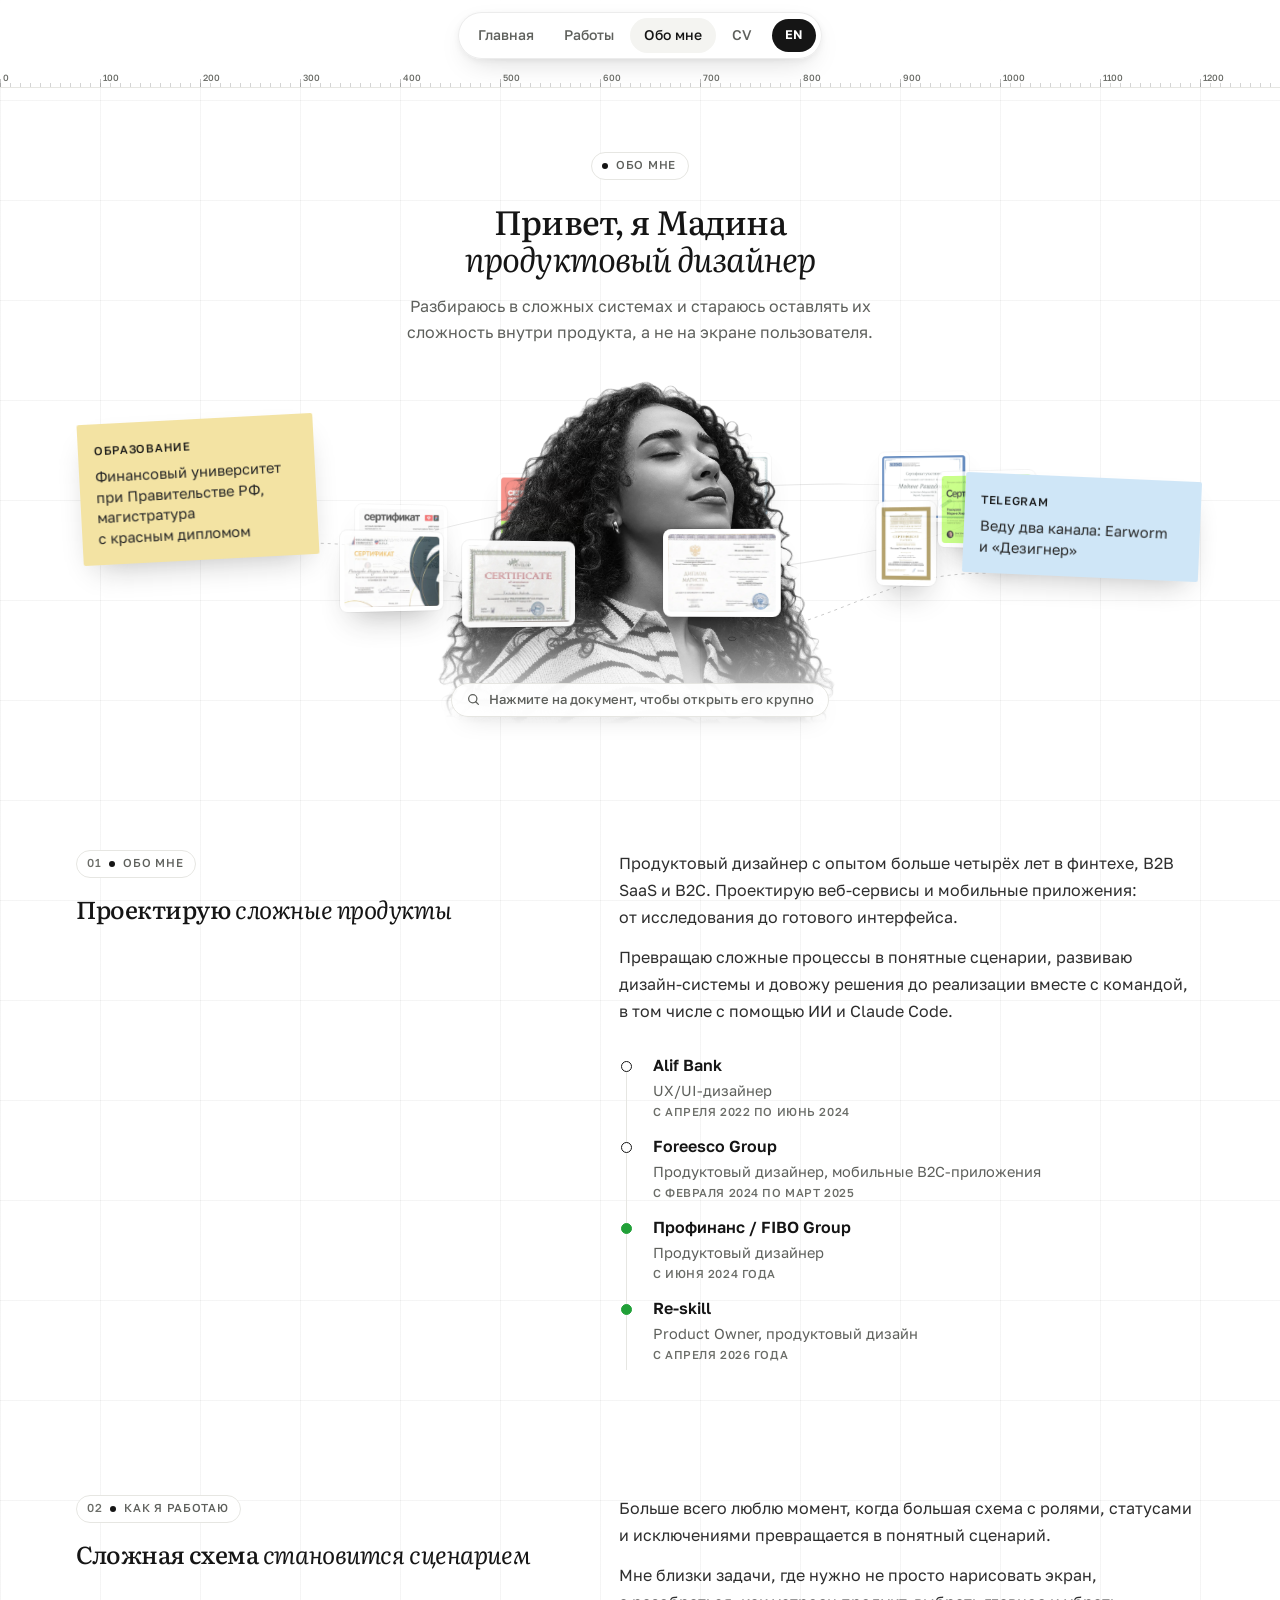
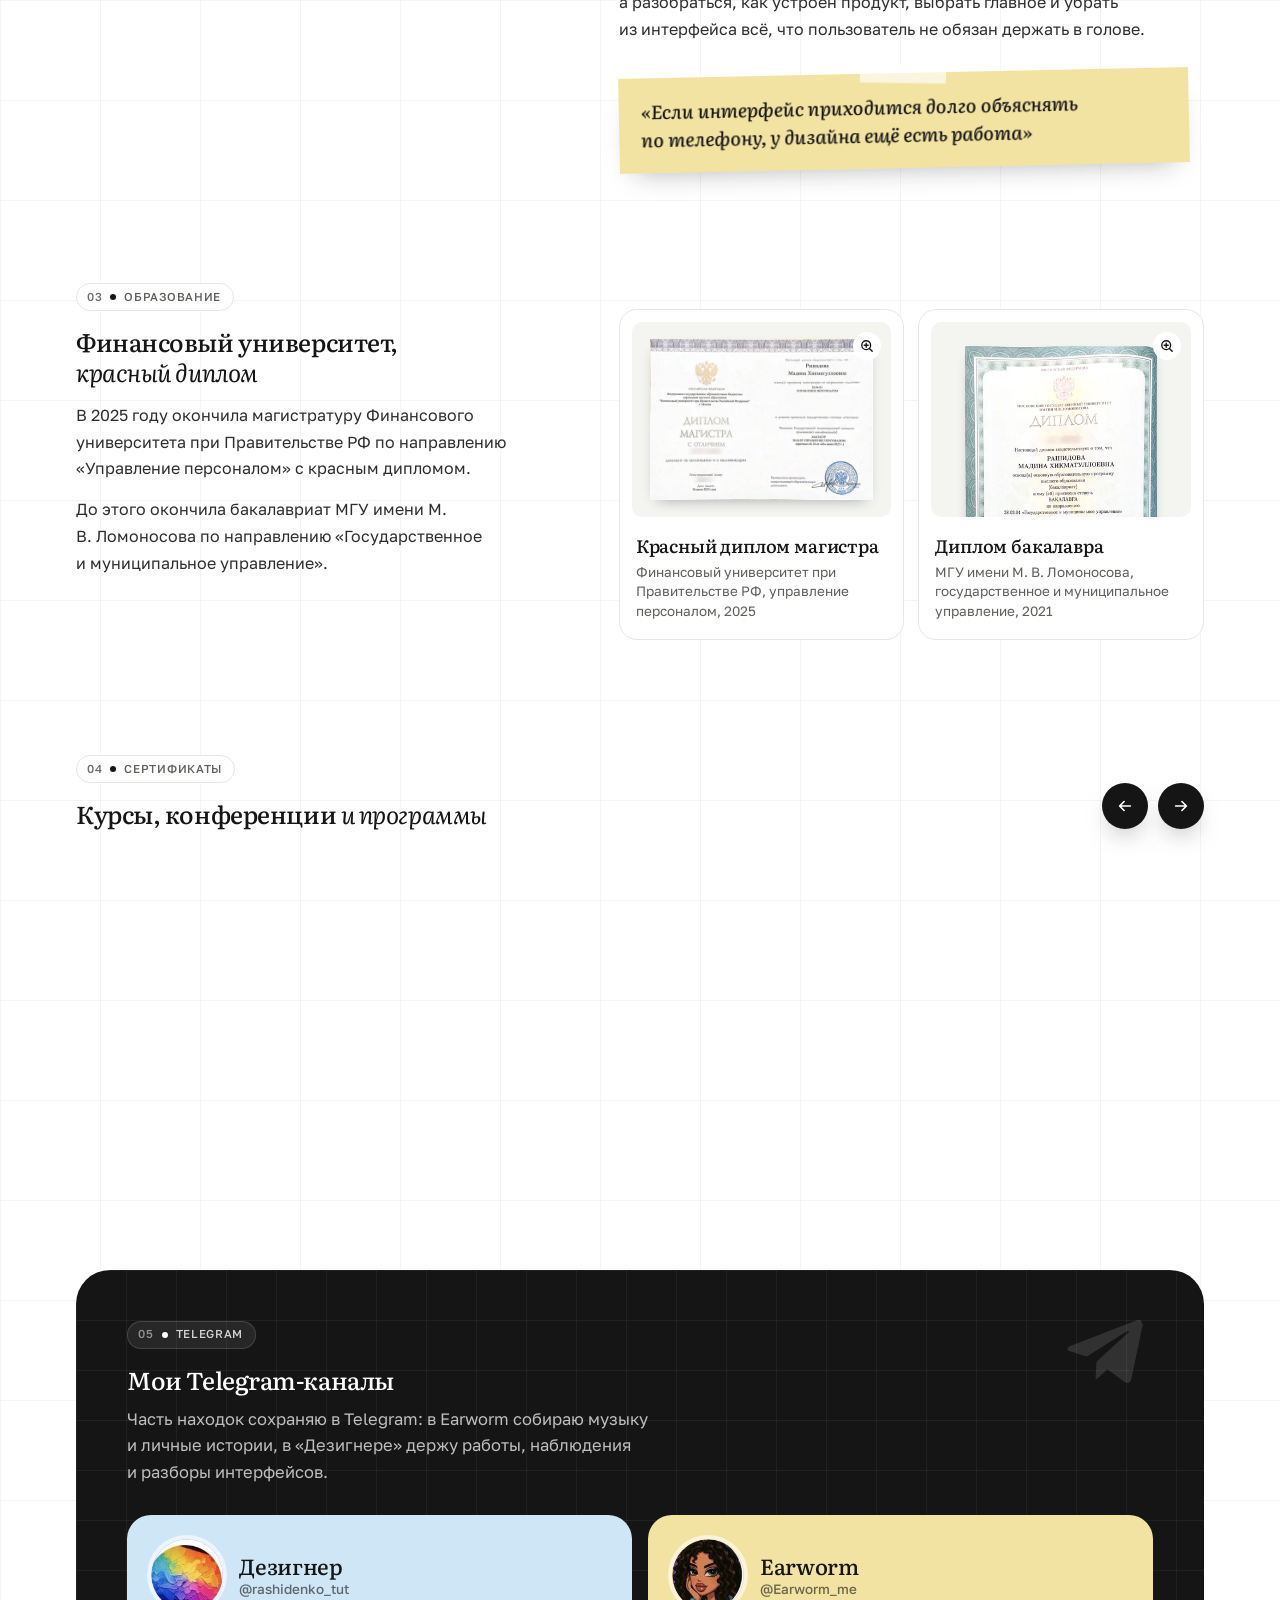
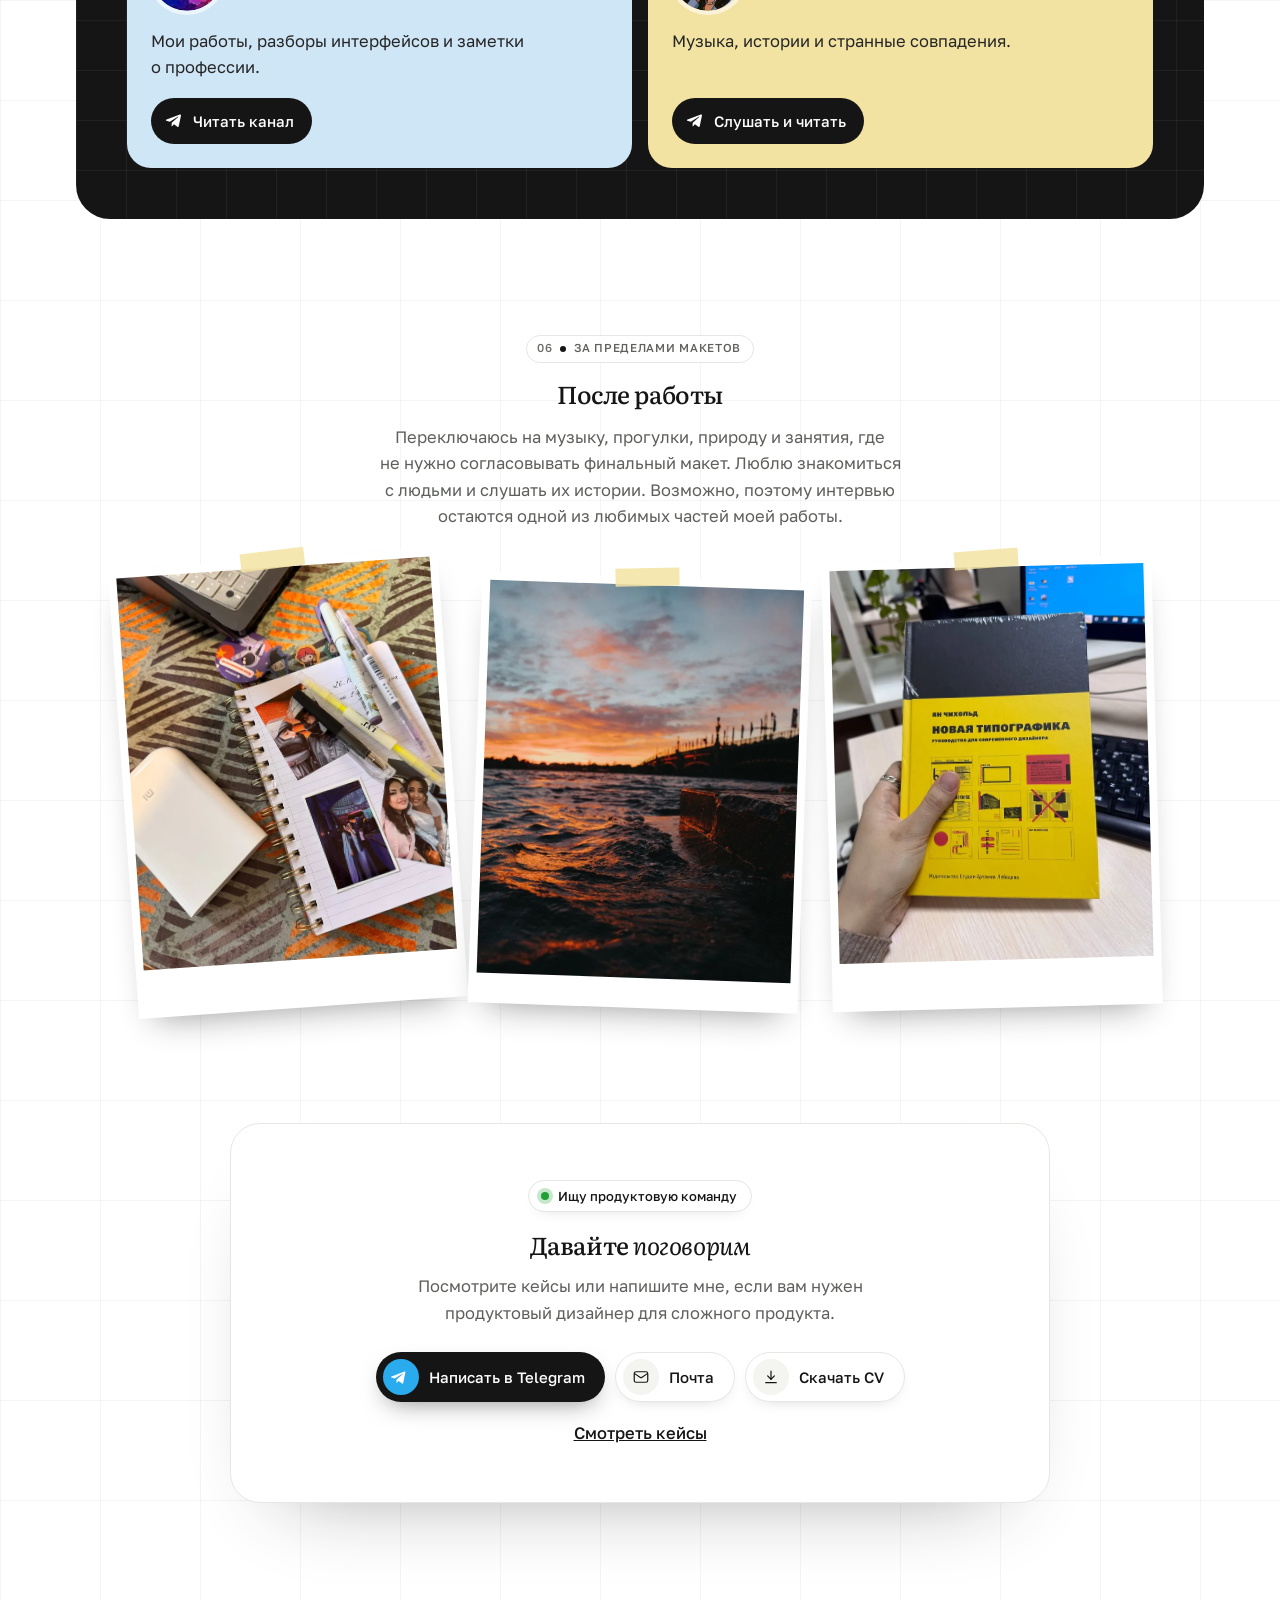
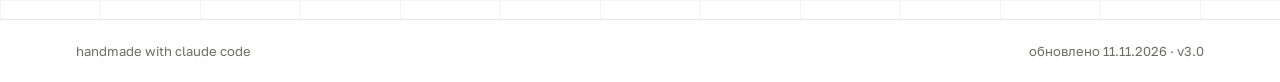
==== commit e7bc9f01: "Copyedit all pages in RU and EN - Shorter, cleaner wording on home, About and all five cases, facts " ====
--- a/about.html
+++ b/about.html
@@ -284,7 +284,7 @@
     <div class="row">
       <div class="side-h"><span class="kick"><b>02</b><i></i><span data-lang="ru">Как я работаю</span><span data-lang="en">How I work</span></span><h2 class="h2" id="workT"><span data-lang="ru">Сложная схема <em>становится сценарием</em></span><span data-lang="en">A complex diagram <em>becomes a flow</em></span></h2></div>
       <div>
-        <p class="read"><span data-lang="ru">Больше всего я люблю момент, когда большая схема с ролями, статусами и исключениями превращается в понятный сценарий.</span><span data-lang="en">My favorite moment is when a big diagram of roles, statuses and exceptions turns into a clear flow.</span></p>
+        <p class="read"><span data-lang="ru">Больше всего люблю момент, когда большая схема с ролями, статусами и исключениями превращается в понятный сценарий.</span><span data-lang="en">My favorite moment is when a big diagram of roles, statuses and exceptions turns into a clear flow.</span></p>
         <p class="read"><span data-lang="ru">Мне близки задачи, где нужно не просто нарисовать экран, а разобраться, как устроен продукт, выбрать главное и убрать из интерфейса всё, что пользователь не обязан держать в голове.</span><span data-lang="en">I like tasks where drawing a screen isn’t enough: you have to understand how the product works, pick what matters and remove everything the user shouldn’t have to keep in mind.</span></p>
         <p class="quote"><span data-lang="ru">«Если интерфейс приходится долго объяснять по телефону, у дизайна ещё есть работа»</span><span data-lang="en">“If an interface takes a long phone call to explain, the design still has work to do”</span></p>
       </div>
@@ -327,7 +327,7 @@
         </button>
         <button type="button" class="dc" data-doc="alfa" data-full="assets/about/docs/alfa.webp" data-tru="Альфа‑Менторство" data-ten="Alfa Mentorship" data-sru="Участница программы в роли менти, Альфа‑Банк" data-sen="Mentee in the program, Alfa‑Bank" aria-haspopup="dialog">
           <span class="dc-th"><img src="assets/about/docs/alfa-t.webp" alt="" loading="lazy"></span>
-          <span class="dc-tx"><span class="dt"><span data-lang="ru">Альфа‑Менторство</span><span data-lang="en">Alfa Mentorship</span></span><span class="ds"><span data-lang="ru">Участница программы в роли менти, Альфа‑Банк</span><span data-lang="en">Mentee in the program, Alfa‑Bank</span></span></span>
+          <span class="dc-tx"><span class="dt"><span data-lang="ru">Альфа‑Менторство</span><span data-lang="en">Alfa Mentorship</span></span><span class="ds"><span data-lang="ru">Менти программы, Альфа‑Банк</span><span data-lang="en">Program mentee, Alfa‑Bank</span></span></span>
           <span class="dc-z" aria-hidden="true"><svg viewBox="0 0 20 20" fill="none"><circle cx="9" cy="9" r="5.5" stroke="currentColor" stroke-width="1.7"/><path d="m13 13 3.5 3.5M9 6.5v5M6.5 9h5" stroke="currentColor" stroke-width="1.7" stroke-linecap="round"/></svg></span>
         </button>
         <button type="button" class="dc" data-doc="lead" data-full="assets/about/docs/lead.webp" data-tru="Тренинг «Лидерство»" data-ten="Leadership training" data-sru="Выездная тренинг‑сессия, Финансовый университет, 2023" data-sen="Off‑site training session, Financial University, 2023" aria-haspopup="dialog">
@@ -363,7 +363,7 @@
       <svg class="tg-plane" viewBox="0 0 24 24" aria-hidden="true"><path fill="currentColor" d="M21.4 4.3 18.3 19c-.2 1-.9 1.3-1.8.8l-4.6-3.4-2.2 2.1c-.3.3-.5.5-1 .5l.3-4.7 8.6-7.8c.4-.3-.1-.5-.6-.2L6.4 13 1.9 11.6c-1-.3-1-1 .2-1.5l17.7-6.8c.8-.3 1.6.2 1.3 1Z"/></svg>
       <span class="kick"><b>05</b><i></i>Telegram</span>
       <h2 class="h2" id="tgT"><span data-lang="ru">Мои Telegram‑каналы</span><span data-lang="en">My Telegram channels</span></h2>
-      <p class="lead"><span data-lang="ru">Часть находок сохраняю в Telegram: в Earworm собираю музыку и личные истории, а в «Дезигнере» держу работы, наблюдения и разборы интерфейсов.</span><span data-lang="en">I keep some of my finds on Telegram: Earworm collects music and personal stories, and Дезигнер holds my work, observations and interface teardowns.</span></p>
+      <p class="lead"><span data-lang="ru">Часть находок сохраняю в Telegram: в Earworm собираю музыку и личные истории, в «Дезигнере» держу работы, наблюдения и разборы интерфейсов.</span><span data-lang="en">I keep some of my finds on Telegram: Earworm collects music and personal stories, and Дезигнер holds my work, observations and interface teardowns.</span></p>
       <div class="chs">
         <a class="ch d" href="https://t.me/rashidenko_tut" target="_blank" rel="noopener">
           <span class="ch-top"><img loading="lazy" src="assets/about/tg-designer.webp" alt="" width="72" height="72"><span><b>Дезигнер</b><small>@rashidenko_tut</small></span></span>
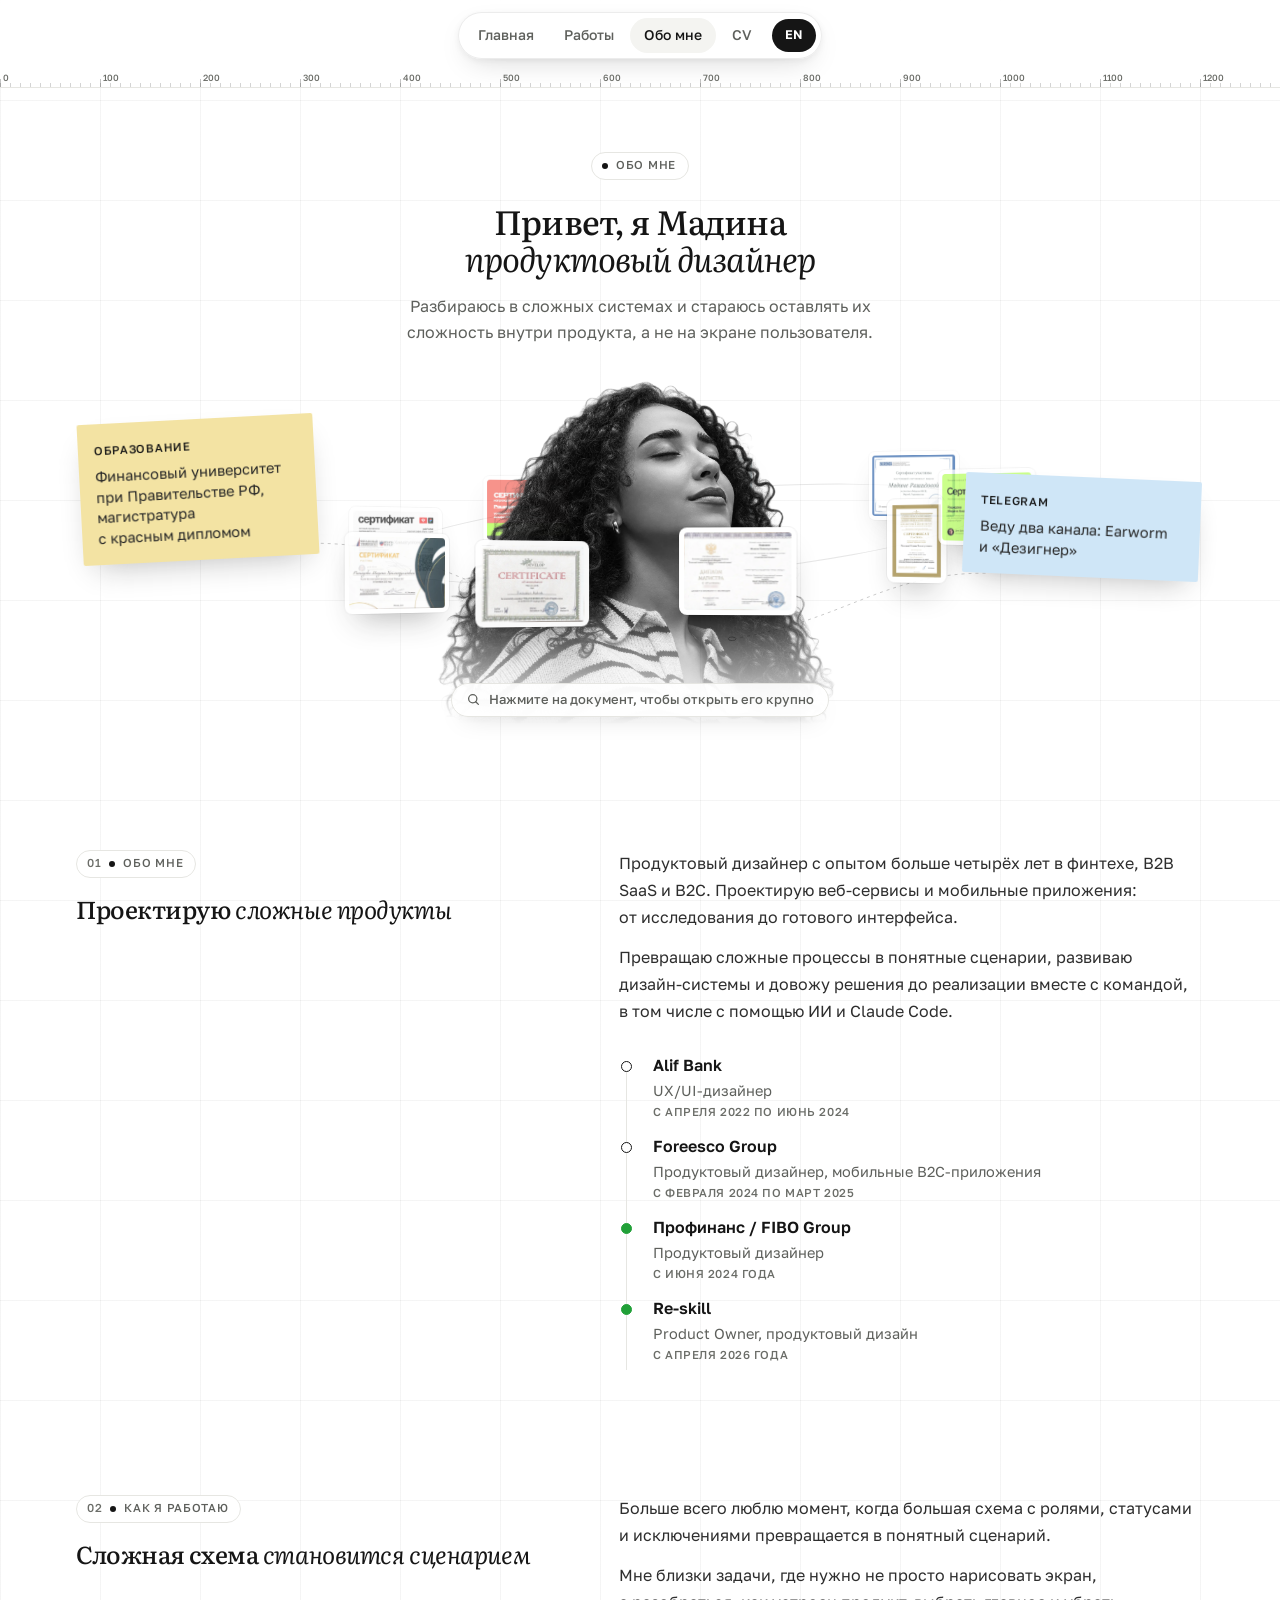
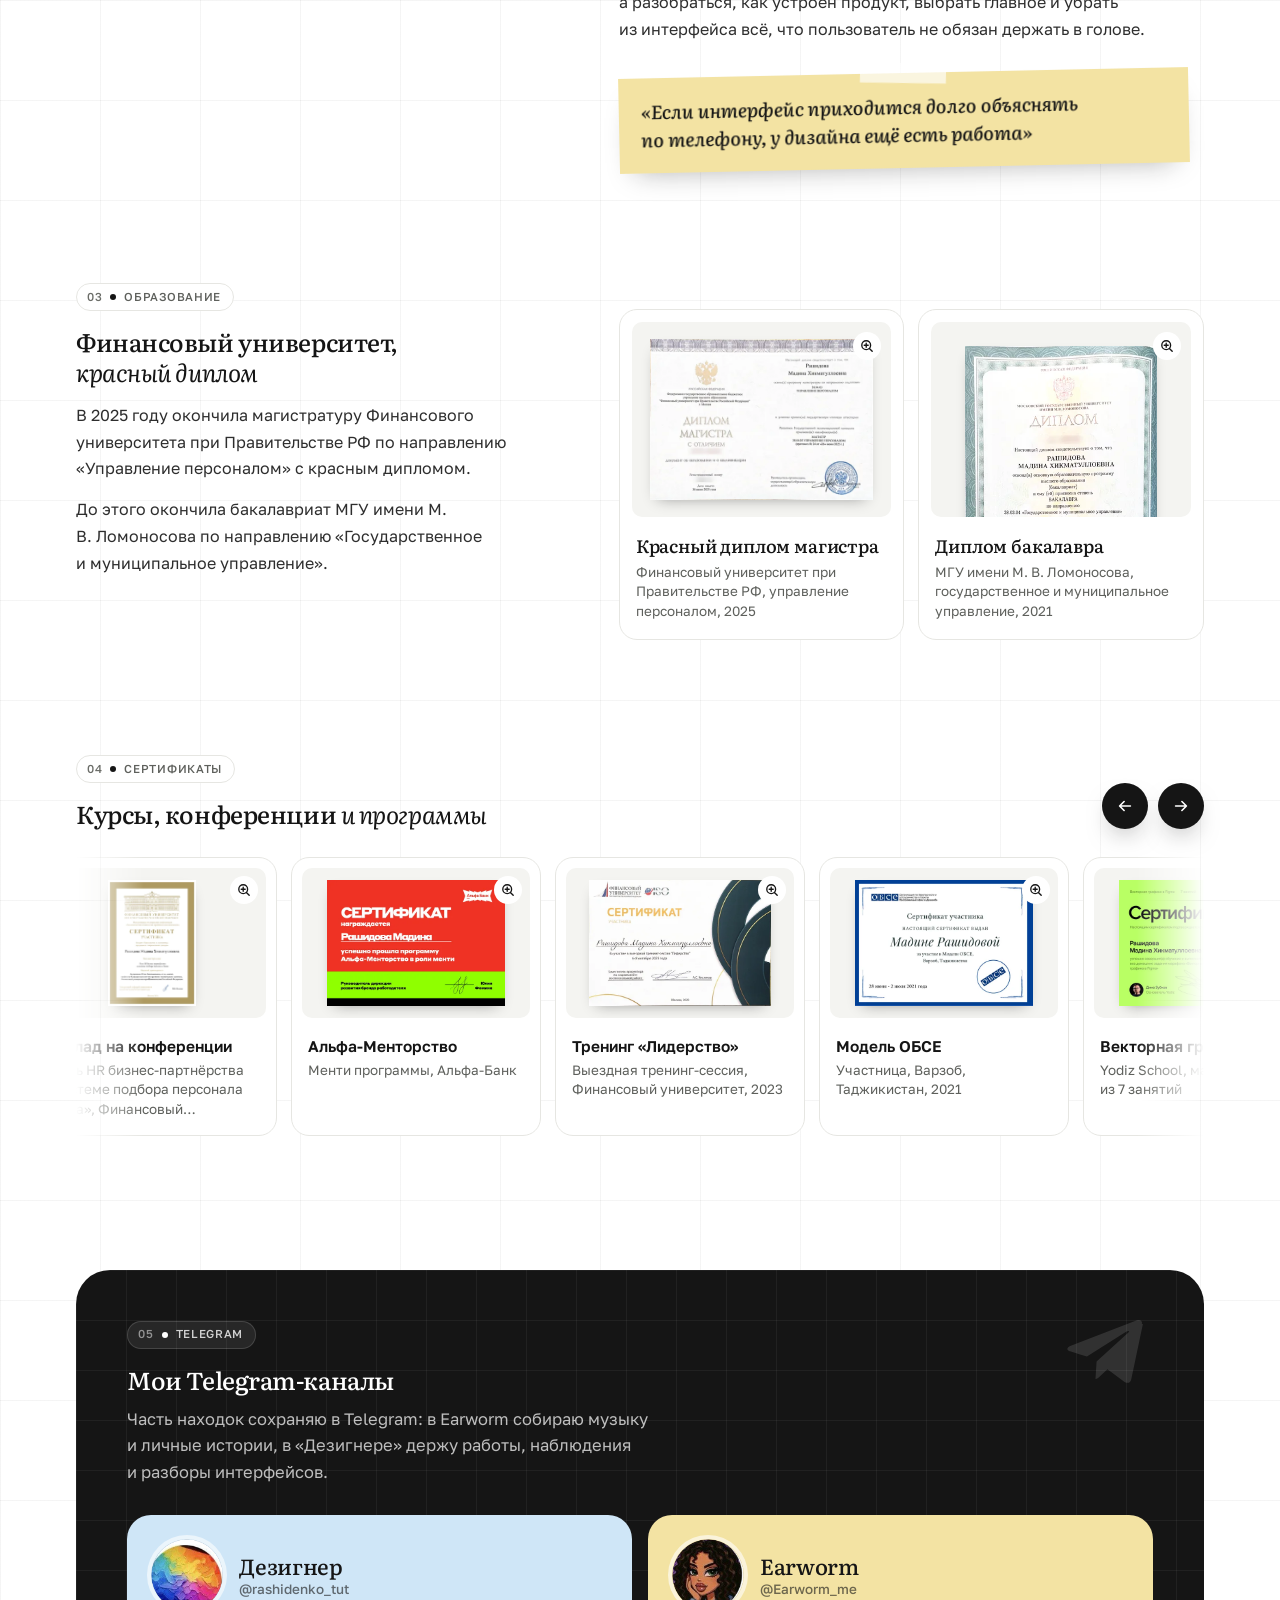
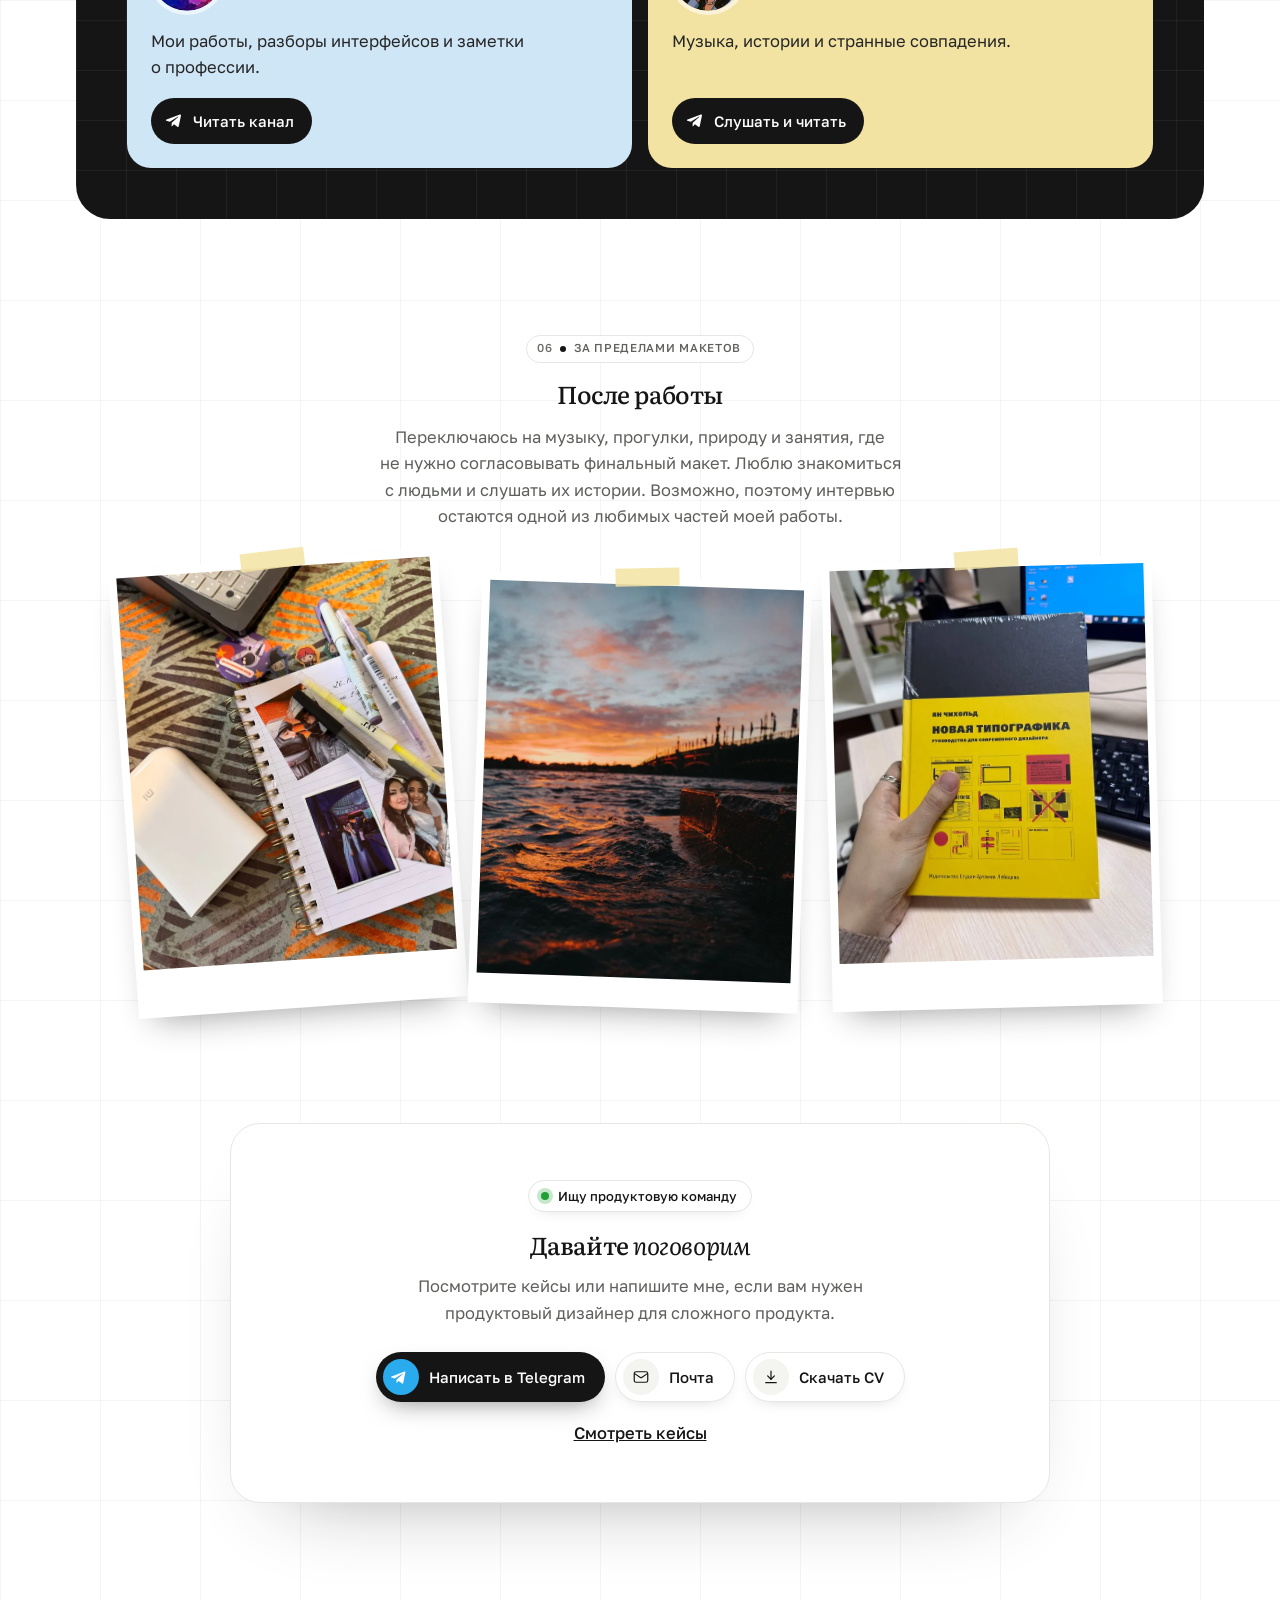
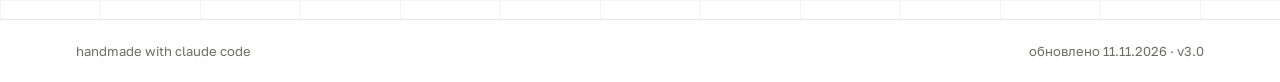
==== commit 19dedad5: "Drop the link preview image Co-Authored-By: Claude Opus 5.5 <noreply@anthropic.com>" ====
--- a/about.html
+++ b/about.html
@@ -13,12 +13,9 @@
 <meta property="og:title" content="Обо мне · Мадина Рашидова">
 <meta property="og:description" content="Продуктовый дизайнер. Разбираюсь в сложных системах и стараюсь оставлять их сложность внутри продукта, а не на экране пользователя.">
 <meta property="og:url" content="https://madinarashidova.is-a.dev/about.html">
-<meta property="og:image" content="https://madinarashidova.is-a.dev/assets/og-cover.png?v=6">
-<meta property="og:image:width" content="1200">
-<meta property="og:image:height" content="630">
 <meta property="og:locale" content="ru_RU">
 <meta property="og:locale:alternate" content="en_US">
-<meta name="twitter:card" content="summary_large_image">
+<meta name="twitter:card" content="summary">
 <link rel="preconnect" href="https://fonts.googleapis.com">
 <link rel="preconnect" href="https://fonts.gstatic.com" crossorigin>
 <link rel="preload" as="style" href="https://fonts.googleapis.com/css2?family=Golos+Text:wght@400;500;600;700&family=Literata:ital,opsz,wght@0,7..72,400;0,7..72,500;0,7..72,600;1,7..72,400;1,7..72,500&display=swap"><link rel="stylesheet" href="https://fonts.googleapis.com/css2?family=Golos+Text:wght@400;500;600;700&family=Literata:ital,opsz,wght@0,7..72,400;0,7..72,500;0,7..72,600;1,7..72,400;1,7..72,500&display=swap" media="print" onload="this.media='all'"><noscript><link rel="stylesheet" href="https://fonts.googleapis.com/css2?family=Golos+Text:wght@400;500;600;700&family=Literata:ital,opsz,wght@0,7..72,400;0,7..72,500;0,7..72,600;1,7..72,400;1,7..72,500&display=swap"></noscript>
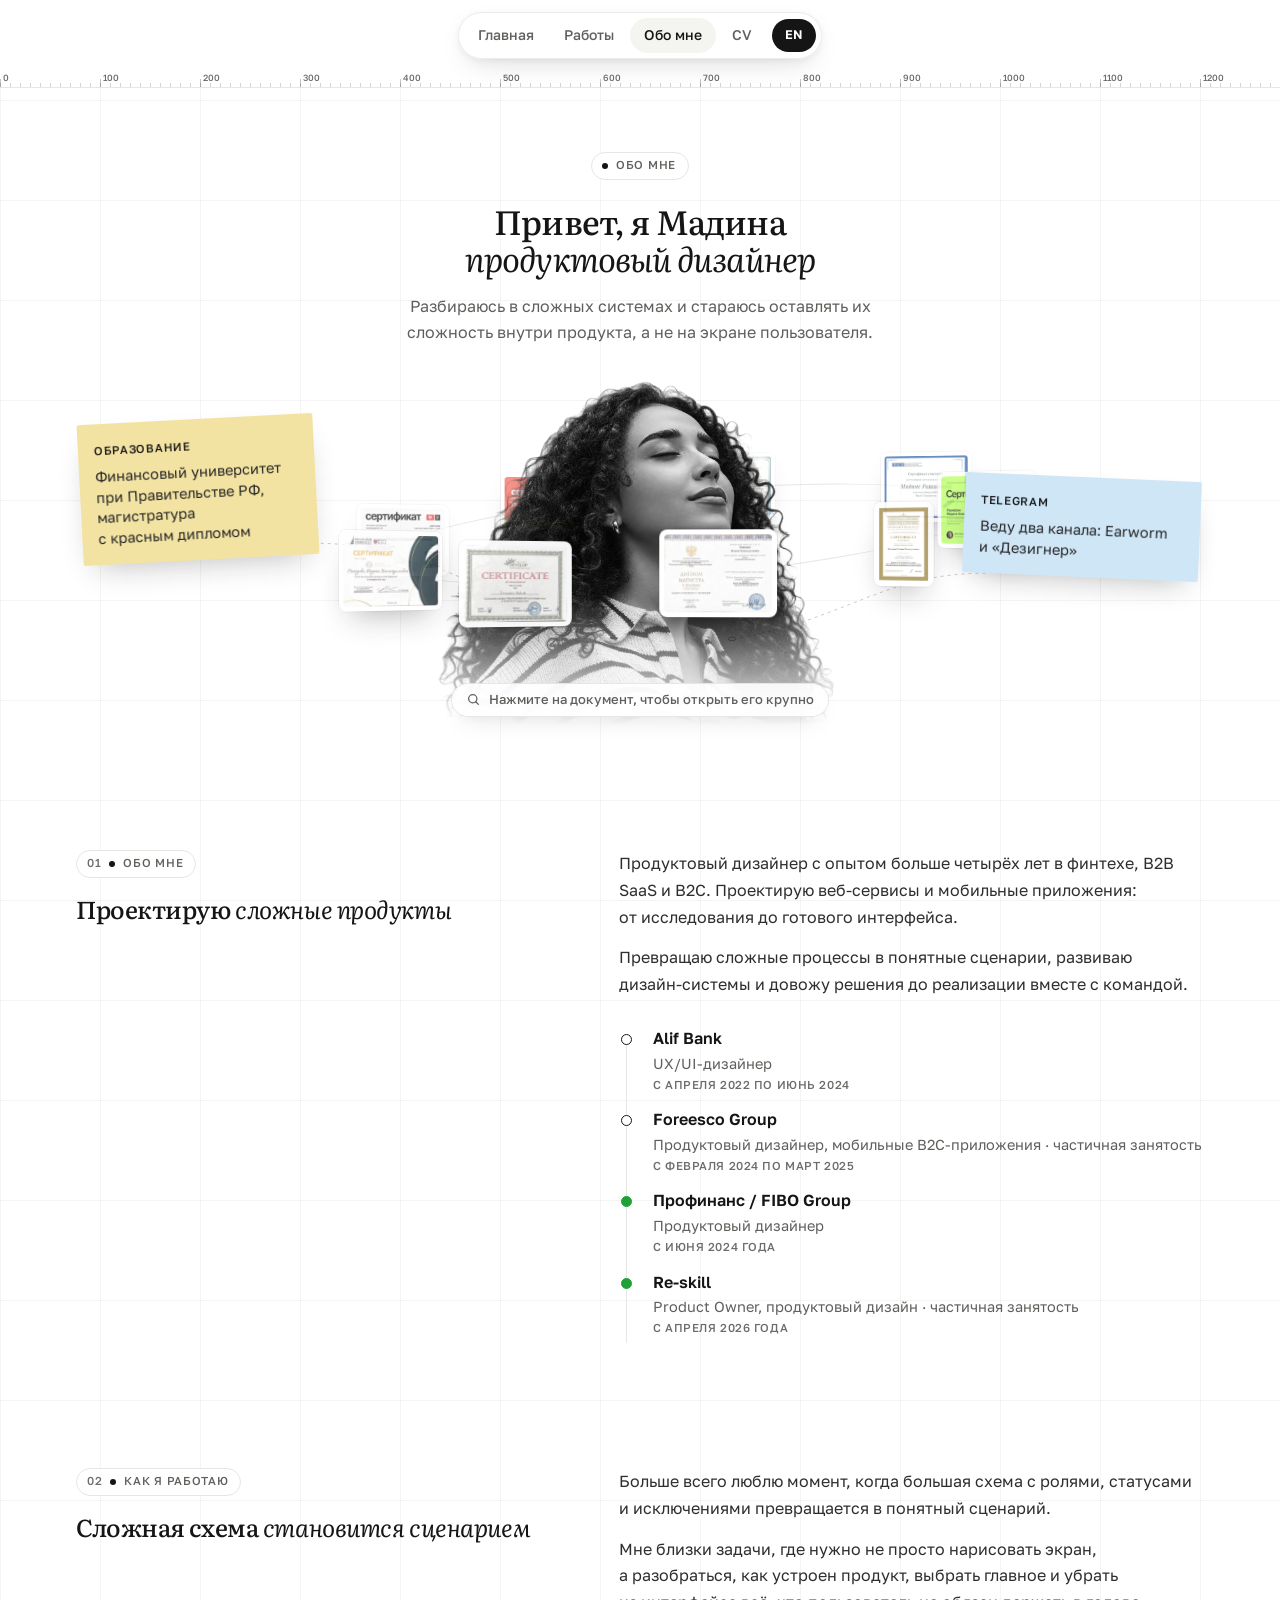
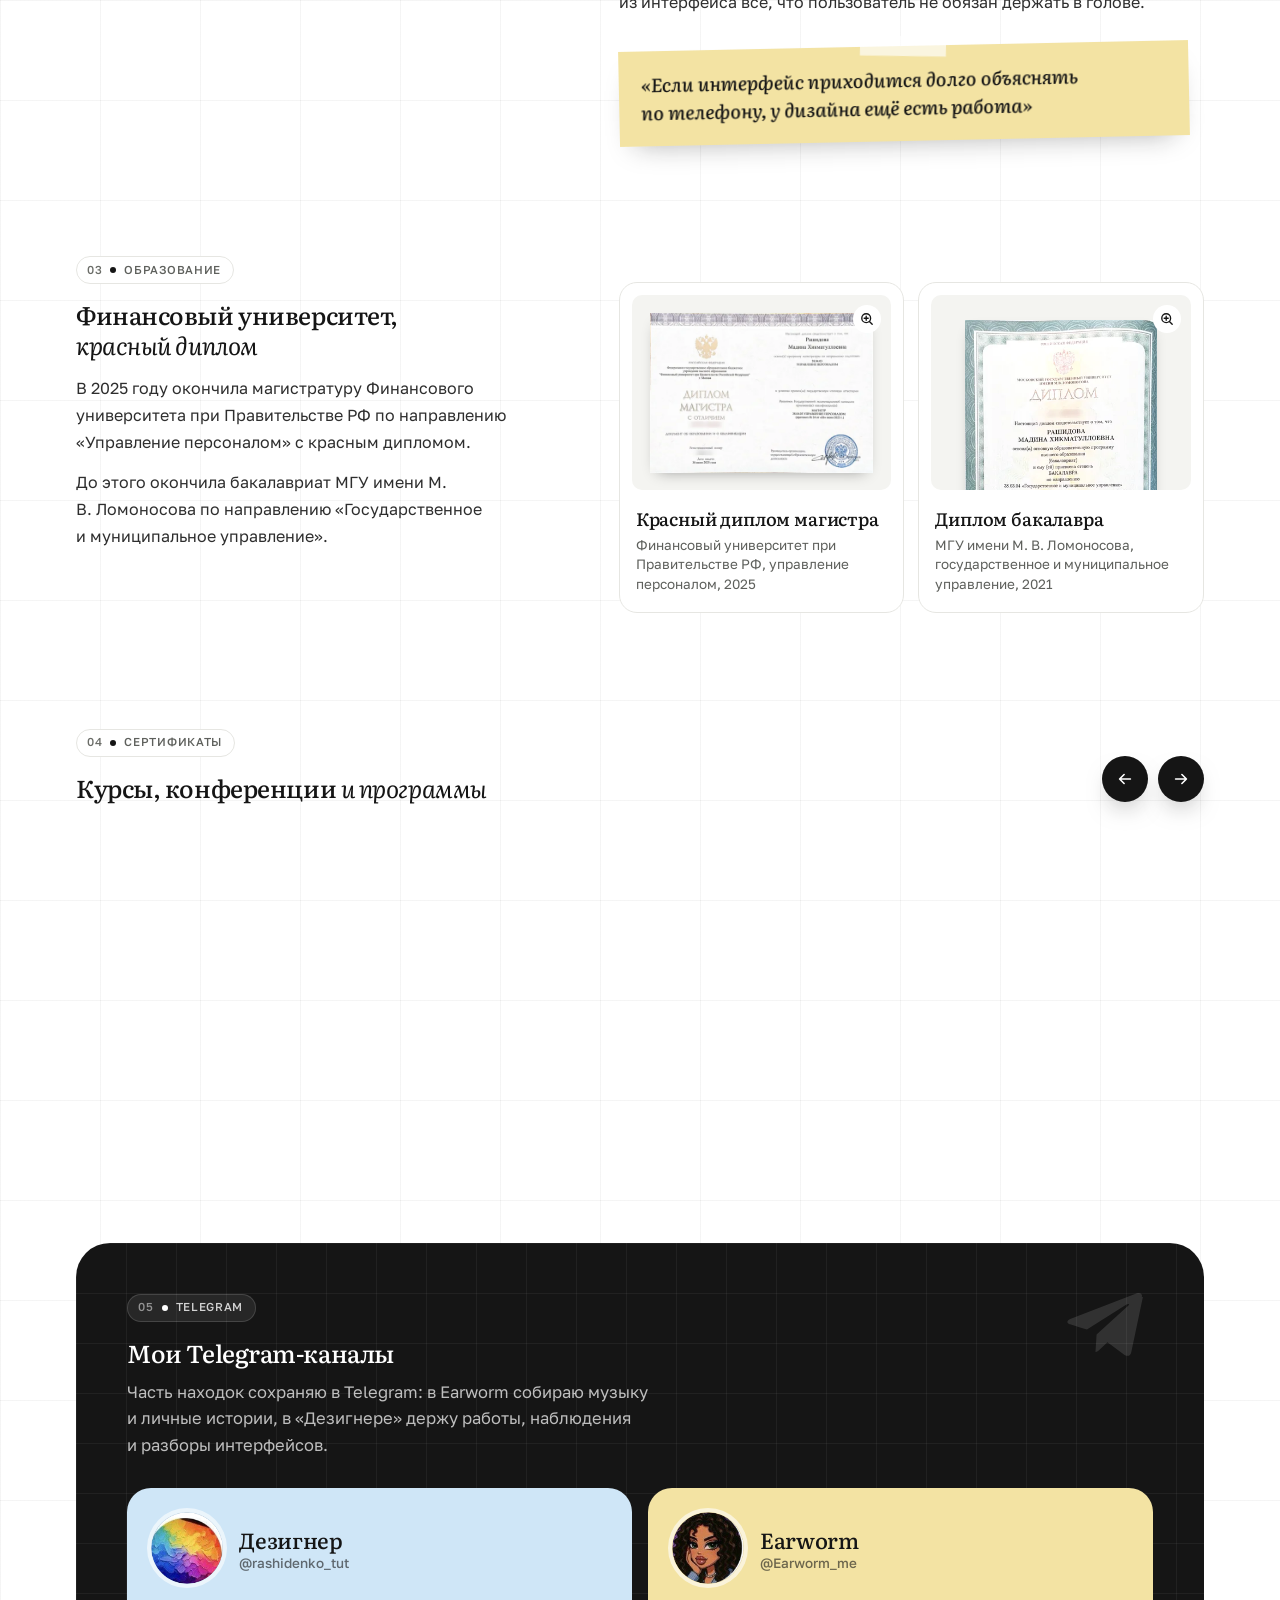
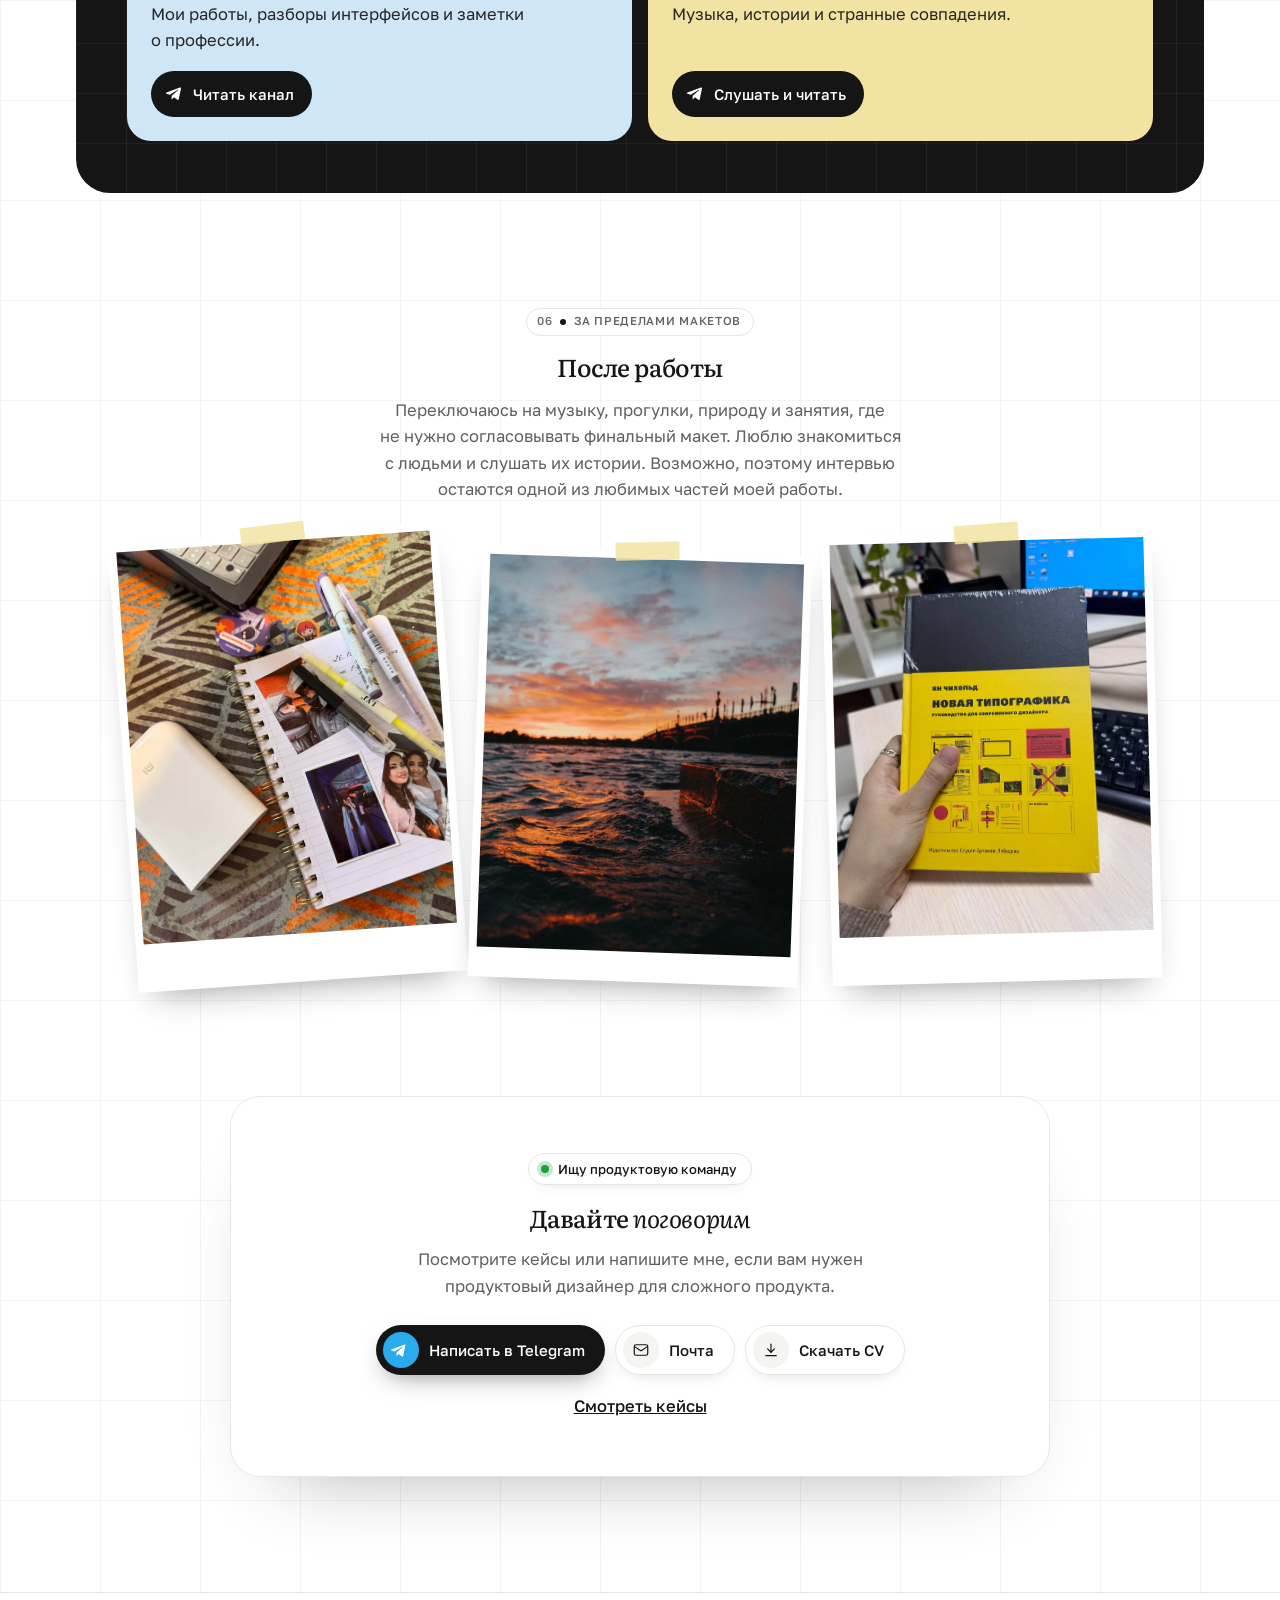
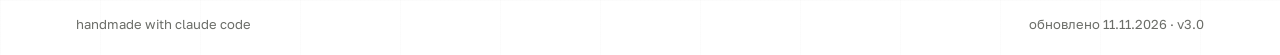
==== commit 5559981f: "About: mark part-time roles, trim the AI line Co-Authored-By: Claude Opus 5.5 <noreply@anthropic.com" ====
--- a/about.html
+++ b/about.html
@@ -266,12 +266,12 @@
       <div class="side-h"><span class="kick"><b>01</b><i></i><span data-lang="ru">Обо мне</span><span data-lang="en">About me</span></span><h2 class="h2" id="pathT"><span data-lang="ru">Проектирую <em>сложные продукты</em></span><span data-lang="en">I design <em>complex products</em></span></h2></div>
       <div>
         <p class="read"><span data-lang="ru">Продуктовый дизайнер с опытом больше четырёх лет в финтехе, B2B SaaS и B2C. Проектирую веб‑сервисы и мобильные приложения: от исследования до готового интерфейса.</span><span data-lang="en">Product designer with over four years in fintech, B2B SaaS and B2C. I design web services and mobile apps, from research to a finished interface.</span></p>
-        <p class="read"><span data-lang="ru">Превращаю сложные процессы в понятные сценарии, развиваю дизайн‑системы и довожу решения до реализации вместе с командой, в том числе с помощью ИИ и Claude Code.</span><span data-lang="en">I turn complex processes into clear flows, grow design systems and see decisions through to implementation with the team, including with AI and Claude Code.</span></p>
+        <p class="read"><span data-lang="ru">Превращаю сложные процессы в понятные сценарии, развиваю дизайн‑системы и довожу решения до реализации вместе с командой.</span><span data-lang="en">I turn complex processes into clear flows, grow design systems and see decisions through to implementation with the team.</span></p>
         <ol class="path">
           <li><b>Alif Bank</b><span class="r"><span data-lang="ru">UX/UI‑дизайнер</span><span data-lang="en">UX/UI designer</span></span><span class="w"><span data-lang="ru">с апреля 2022 по июнь 2024</span><span data-lang="en">April 2022 to June 2024</span></span></li>
-          <li><b>Foreesco Group</b><span class="r"><span data-lang="ru">Продуктовый дизайнер, мобильные B2C‑приложения</span><span data-lang="en">Product designer, B2C mobile apps</span></span><span class="w"><span data-lang="ru">с февраля 2024 по март 2025</span><span data-lang="en">February 2024 to March 2025</span></span></li>
+          <li><b>Foreesco Group</b><span class="r"><span data-lang="ru">Продуктовый дизайнер, мобильные B2C‑приложения · частичная занятость</span><span data-lang="en">Product designer, B2C mobile apps · part‑time</span></span><span class="w"><span data-lang="ru">с февраля 2024 по март 2025</span><span data-lang="en">February 2024 to March 2025</span></span></li>
           <li class="now"><b>Профинанс / FIBO Group</b><span class="r"><span data-lang="ru">Продуктовый дизайнер</span><span data-lang="en">Product designer</span></span><span class="w"><span data-lang="ru">с июня 2024 года</span><span data-lang="en">since June 2024</span></span></li>
-          <li><b>Re-skill</b><span class="r"><span data-lang="ru">Product Owner, продуктовый дизайн</span><span data-lang="en">Product Owner, product design</span></span><span class="w"><span data-lang="ru">с апреля 2026 года</span><span data-lang="en">since April 2026</span></span></li>
+          <li><b>Re-skill</b><span class="r"><span data-lang="ru">Product Owner, продуктовый дизайн · частичная занятость</span><span data-lang="en">Product Owner, product design · part‑time</span></span><span class="w"><span data-lang="ru">с апреля 2026 года</span><span data-lang="en">since April 2026</span></span></li>
         </ol>
       </div>
     </div>
